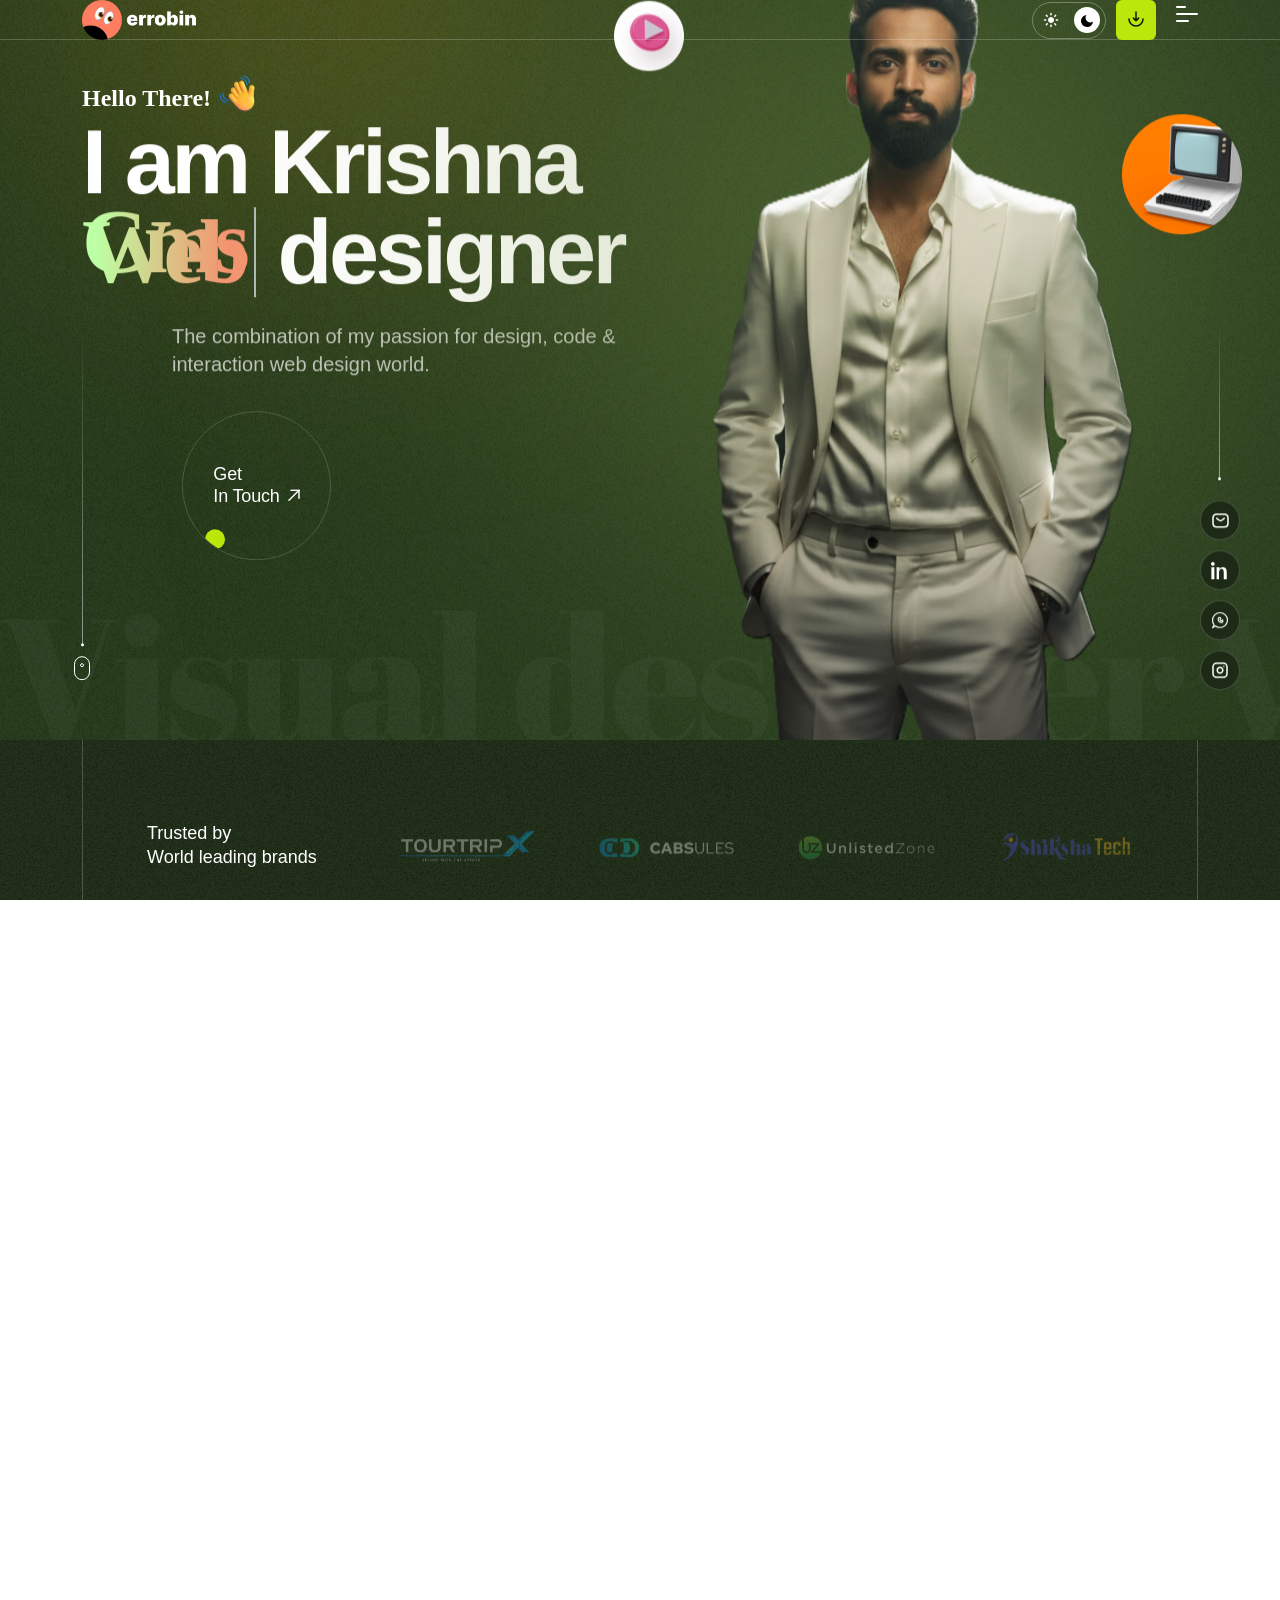
==== index.html @ 00db11de "Update index.html" ====
<!doctype html>
<html class="no-js" lang="zxx">


<head>
   <meta charset="utf-8">
   <meta http-equiv="x-ua-compatible" content="ie=edge">
   <title>Er Robin - Personal Portfolio & Resume</title>
   <meta name="description" content="">
   <meta name="viewport" content="width=device-width, initial-scale=1">

   <!-- Place favicon.ico in the root directory -->
   <link rel="shortcut icon" type="image/x-icon" href="assets/img/logo/favicon.png">

   <!-- CSS here -->
   <link rel="stylesheet" href="assets/css/bootstrap.css">
   <link rel="stylesheet" href="assets/css/animate.css">
   <link rel="stylesheet" href="assets/css/custom-animation.css">
   <link rel="stylesheet" href="assets/css/swiper-bundle.css">
   <link rel="stylesheet" href="assets/css/slick.css">
   <link rel="stylesheet" href="assets/css/magnific-popup.css">
   <link rel="stylesheet" href="assets/css/font-awesome-pro.css">
   <link rel="stylesheet" href="assets/css/spacing.css">
   <link rel="stylesheet" href="assets/css/main.css">
</head>

<body id="body" class="tp-magic-cursor">

   <!-- pre loader area start -->
   <div id="loading">
      <div id="loading-center">
         <div id="loading-center-absolute">
            <!-- loading content here -->
            <div class="preloader__content text-center">
               <div class="preloader__top-text d-flex align-items-center justify-content-between">
                  <p class="preloader__loading text-start">Loading</p>
                  <h2 id="tp-loading-number" class="text-end">0</h2>
               </div>
               <div id="tp-loading-bar" class="preloader__bar">
                  <div id="tp-loading-line" class="preloader__bar-inner"></div>
               </div>
            </div>
         </div>
      </div>
   </div>
   <!-- pre loader area end -->


   <!-- Begin magic cursor 
   ======================== -->
   <div id="magic-cursor">
      <div id="ball"></div>
   </div>
   <!-- End magic cursor -->


   <!-- back to top start -->
   <div class="back-to-top-wrapper">
      <button id="back_to_top" type="button" class="back-to-top-btn">
         <svg width="12" height="7" viewBox="0 0 12 7" fill="none" xmlns="http://www.w3.org/2000/svg">
            <path d="M11 6L6 1L1 6" stroke="currentColor" stroke-width="1.5" stroke-linecap="round"
               stroke-linejoin="round" />
         </svg>
      </button>
   </div>
   <!-- back to top end -->

   <!-- tp-offcanvus-area-end -->
   <div class="tp-offcanvas-area-2 tp-menu-2">
      <div class="tp-offcanvas-shape">
         <img class="tp-offcanvas-shape-2" src="assets/img/offcanvas/bg-shape-3.png" alt="">
      </div>
      <div class="tp-offcanvas-circle-1">
         <span></span>
      </div>
      <div class="tp-offcanvas-circle-2">
         <span></span>
      </div>
      <div class="tp-offcanvas-wrapper">
         <div class="tp-offcanvas-top-2 d-flex align-items-center justify-content-between">
            <div class="tp-offcanvas-logo-2">
               <a href="#">
                  <img class="logo-white" src="assets/img/logo/logo.png" alt="">
                  <img class="logo-black" src="assets/img/logo/logo-black.png" alt="">
               </a>
            </div>
            <div class="tp-offcanvas-close-2">
               <button class="tp-offcanvas-close-btn-2 tp-offcanvas-open-btn-2">
                  <svg width="37" height="38" viewBox="0 0 37 38" fill="none" xmlns="http://www.w3.org/2000/svg">
                     <path d="M9.19141 9.80762L27.5762 28.1924" stroke="currentColor" stroke-width="1.5"
                        stroke-linecap="round" stroke-linejoin="round" />
                     <path d="M9.19141 28.1924L27.5762 9.80761" stroke="currentColor" stroke-width="1.5"
                        stroke-linecap="round" stroke-linejoin="round" />
                  </svg>
               </button>
            </div>
         </div>
         <div class="tp-offcanvas-main-2">
            <div class="tp-offcanvas-content-2">
               <h3 class="tp-offcanvas-content-title-2">Hello There!</h3>
               <p>I am a UI/UX Designer and Front-End Developer from Lucknow, India.</p>
            </div>
            <div class="tp-main-menu-mobile d-lg-none">
               <nav></nav>
            </div>
            <!-- <div class="tp-offcanvas-gallery">
               <div class="row gx-2">
                  <div class="col-md-3 col-3">
                     <div class="tp-offcanvas-gallery-img fix">
                        <a href="#"><img src="assets/img/offcanvas/offcanvas-1.jpg" alt=""></a>
                     </div>
                  </div>
                  <div class="col-md-3 col-3">
                     <div class="tp-offcanvas-gallery-img fix">
                        <a href="#"><img src="assets/img/offcanvas/offcanvas-2.jpg" alt=""></a>
                     </div>
                  </div>
                  <div class="col-md-3 col-3">
                     <div class="tp-offcanvas-gallery-img fix">
                        <a href="#"><img src="assets/img/offcanvas/offcanvas-3.jpg" alt=""></a>
                     </div>
                  </div>
                  <div class="col-md-3 col-3">
                     <div class="tp-offcanvas-gallery-img fix">
                        <a href="#"><img src="assets/img/offcanvas/offcanvas-2.jpg" alt=""></a>
                     </div>
                  </div>
               </div>
            </div> -->
            <div class="tp-offcanvas-contact-2">
               <h3 class="tp-offcanvas-contact-title-2">Information</h3>

               <ul>
                  <li><a href="tel:1245654">+ 91 63878 00143</a></li>
                  <li><a href="mailto:hello@diego.com">work.robinivi@gmail.com</a></li>
                  <li><a href="#">Lucknow, India</a></li>
               </ul>
            </div>
            <div class="tp-offcanvas-social-2">
               <h3 class="tp-offcanvas-contact-title-2">Follow Us</h3>
               <ul>
                  <li>

                     <a href="https://www.instagram.com/robin.ivi">
                        <svg width="16" height="16" viewBox="0 0 16 16" fill="none" xmlns="http://www.w3.org/2000/svg">
                           <path
                              d="M11.5 1H4.5C2.567 1 1 2.567 1 4.5V11.5C1 13.433 2.567 15 4.5 15H11.5C13.433 15 15 13.433 15 11.5V4.5C15 2.567 13.433 1 11.5 1Z"
                              stroke="currentcolor" stroke-width="1.5" stroke-linecap="round" stroke-linejoin="round" />
                           <path
                              d="M10.8002 7.55921C10.8866 8.14178 10.7871 8.73676 10.5158 9.25952C10.2446 9.78228 9.81539 10.2062 9.28932 10.471C8.76326 10.7358 8.1671 10.8279 7.58564 10.7344C7.00417 10.6408 6.46702 10.3663 6.05057 9.94982C5.63413 9.53338 5.3596 8.99622 5.26603 8.41476C5.17247 7.8333 5.26463 7.23714 5.52941 6.71107C5.7942 6.18501 6.21812 5.75583 6.74087 5.48458C7.26363 5.21333 7.85861 5.11382 8.44119 5.20021C9.03543 5.28833 9.58558 5.56524 10.0104 5.99003C10.4352 6.41482 10.7121 6.96496 10.8002 7.55921Z"
                              stroke="currentcolor" stroke-width="1.5" stroke-linecap="round" stroke-linejoin="round" />
                           <path d="M11.8499 4.15137H11.8599" stroke="currentcolor" stroke-width="1.5"
                              stroke-linecap="round" stroke-linejoin="round" />
                        </svg>
                     </a>
                  </li>
                  <li>
                     <a
                        href="https://api.whatsapp.com/send/?phone=%2B916387800143&text=Hi%2C+I+would+like+to+get+in+touch+with+you.&app_absent=0">
                        <svg width="18" height="18" viewBox="0 0 24 24" fill="none" xmlns="http://www.w3.org/2000/svg">
                           <path
                              d="M12 2C6.477 2 2 6.477 2 12C2 14.389 2.842 16.597 4.235 18.335L2 22L5.664 19.777C7.367 20.958 9.57 21.7 12 21.7C17.523 21.7 22 17.223 22 11.7C22 6.177 17.523 2 12 2Z"
                              stroke="currentColor" stroke-width="1.5" stroke-linecap="round" stroke-linejoin="round" />
                           <path
                              d="M15.6 14.4C15.2 14.7 14.2 15 13.7 15C13.2 15 12.9 14.8 12 14.5C11.1 14.2 10.3 13.4 10 12.5C9.7 11.6 9.5 11.3 9.5 10.8C9.5 10.3 9.8 9.3 10.1 8.9C10.4 8.5 10.6 8.5 10.9 8.5C11.2 8.5 11.5 8.5 11.7 8.5C12 8.5 12.2 8.5 12.5 8.6C12.8 8.7 13 8.9 13.1 9.2C13.2 9.4 13.3 9.6 13.3 9.8C13.3 10 13 10.1 12.8 10.3C12.6 10.4 12.5 10.5 12.4 10.6C12.3 10.7 12.2 10.8 12.1 10.9C11.9 11 11.9 11.1 12 11.3C12.1 11.5 12.6 12.3 12.9 12.6C13.2 12.9 13.4 13 13.6 13C13.8 13 14 12.9 14.2 12.8C14.4 12.7 15 12.1 15.6 11.6C15.7 11.5 15.8 11.7 15.6 14.4Z"
                              stroke="currentColor" stroke-width="1.5" stroke-linecap="round" stroke-linejoin="round" />
                        </svg>

                     </a>
                  </li>
                  <li>
                     <a href="https://www.linkedin.com/in/robin-ivi/">
                        <svg width="18" height="18" viewBox="0 0 24 24" fill="none" xmlns="http://www.w3.org/2000/svg">
                           <path
                              d="M4.983 3.5C4.983 4.88071 3.88071 6 2.5 6C1.11929 6 0 4.88071 0 3.5C0 2.11929 1.11929 1 2.5 1C3.88071 1 4.983 2.11929 4.983 3.5Z"
                              fill="currentColor" />
                           <path d="M0.5 8H4.5V24H0.5V8Z" fill="currentColor" />
                           <path
                              d="M7.5 8H11.2V10.1H11.3C11.95 9.05 13.3 7.9 15.5 7.9C20.2 7.9 21 10.8 21 15.1V24H17V15.8C17 13.3 16.95 10.4 14 10.4C11.05 10.4 10.7 12.8 10.7 15.6V24H7.5V8Z"
                              fill="currentColor" />
                        </svg>

                     </a>
                  </li>
                  <li>
                     <a href="mailto:work.robinivi@gmail.com">
                        <svg width="17" height="15" viewBox="0 0 17 15" fill="none" xmlns="http://www.w3.org/2000/svg">
                           <path
                              d="M12.25 13.75H4.75C2.5 13.75 1 12.625 1 10V4.75C1 2.125 2.5 1 4.75 1L12.25 1C14.5 1 16 2.125 16 4.75V10C16 12.625 14.5 13.75 12.25 13.75Z"
                              stroke="currentColor" stroke-width="1.5" stroke-miterlimit="10" stroke-linecap="round"
                              stroke-linejoin="round" />
                           <path d="M12.25 5.12488L9.9025 6.99988C9.13 7.61488 7.8625 7.61488 7.09 6.99988L4.75 5.12488"
                              stroke="currentColor" stroke-width="1.5" stroke-miterlimit="10" stroke-linecap="round"
                              stroke-linejoin="round" />
                        </svg>
                     </a>
                  </li>
               </ul>
            </div>
         </div>
      </div>
   </div>
   <!-- header area start -->
   <header>

      <div class="tp-header-area tp-header-mob-space tp-header-transparent p-relative">
         <span class="tp-header-border"></span>
         <div class="container container-large">
            <div class="tp-header-box p-relative">
               <div class="row align-items-center">
                  <div class="col-xl-2 col-lg-2 col-md-5 col-6">
                     <div class="logo">
                        <a class="logo-white" href="index.html">
                           <img data-width="115" src="assets/img/logo/logo.png" alt="">
                        </a>
                        <a class="logo-black" href="index.html">
                           <img data-width="115" src="assets/img/logo/logo-black.png" alt="">
                        </a>
                     </div>
                  </div>
                  <div class="col-xl-6 col-lg-7 d-none d-lg-block">
                     <div class="main-menu">
                        <nav class="tp-main-menu-content">
                           <ul>
                              <li class="has-dropdown p-static">
                                 <!-- <a href="index.html">Home</a> -->
                                 <!-- <div class="tp-submenu submenu has-homemenu">
                                    <div class="row gx-6 row-cols-1 row-cols-md-2 row-cols-lg-4">
                                       <div class="col homemenu">
                                          <div class="homemenu-thumb mb-15">
                                             <a href="index.html"><img src="assets/img/menu/home-1.jpg" alt=""></a>
                                          </div>
                                          <div class="homemenu-content text-center">
                                             <h4 class="homemenu-title">
                                                <a href="index.html">Home 01</a>
                                             </h4>
                                          </div>
                                       </div>
                                       <div class="col homemenu">
                                          <div class="homemenu-thumb mb-15">
                                             <a href="index-2.html"><img src="assets/img/menu/home-2.jpg" alt=""></a>
                                          </div>
                                          <div class="homemenu-content text-center">
                                             <h4 class="homemenu-title">
                                                <a href="index-2.html">Home 02</a>
                                             </h4>
                                          </div>
                                       </div>
                                       <div class="col homemenu">
                                          <div class="homemenu-thumb mb-15">
                                             <a href="index-3.html"><img src="assets/img/menu/home-3.jpg" alt=""></a>
                                          </div>
                                          <div class="homemenu-content text-center">
                                             <h4 class="homemenu-title">
                                                <a href="index-3.html">Home 03</a>
                                             </h4>
                                          </div>
                                       </div>
                                       <div class="col homemenu">
                                          <div class="homemenu-thumb mb-15">
                                             <a href="index-4.html"><img src="assets/img/menu/home-4.jpg" alt=""></a>
                                          </div>
                                          <div class="homemenu-content text-center">
                                             <h4 class="homemenu-title">
                                                <a href="index-4.html">Home 04</a>
                                             </h4>
                                          </div>
                                       </div>
                                       <div class="col homemenu">
                                          <div class="homemenu-thumb mb-15">
                                             <a href="index-5.html"><img src="assets/img/menu/home-5.jpg" alt=""></a>
                                          </div>
                                          <div class="homemenu-content text-center">
                                             <h4 class="homemenu-title">
                                                <a href="index-5.html">Home 05</a>
                                             </h4>
                                          </div>
                                       </div>
                                       <div class="col homemenu">
                                          <div class="homemenu-thumb mb-15">
                                             <a href="home-8-slider.html"><img src="assets/img/menu/home-6.jpg" alt=""></a>
                                          </div>
                                          <div class="homemenu-content text-center">
                                             <h4 class="homemenu-title">
                                                <a href="home-8-slider.html">Slider 01</a>
                                             </h4>
                                          </div>
                                       </div>
                                       <div class="col homemenu">
                                          <div class="homemenu-thumb mb-15">
                                             <a href="home-7-slider.html"><img src="assets/img/menu/home-7.jpg" alt=""></a>
                                          </div>
                                          <div class="homemenu-content text-center">
                                             <h4 class="homemenu-title">
                                                <a href="home-7-slider.html">Slider 02</a>
                                             </h4>
                                          </div>
                                       </div>
                                       <div class="col homemenu">
                                          <div class="homemenu-thumb mb-15">
                                             <a href="home-6-slider.html"><img src="assets/img/menu/home-8.jpg" alt=""></a>
                                          </div>
                                          <div class="homemenu-content text-center">
                                             <h4 class="homemenu-title">
                                                <a href="home-6-slider.html">Slider 03</a>
                                             </h4>
                                          </div>
                                       </div>
                                    </div>
                                 </div> -->
                              </li>
                              <!-- <li><a href="about-me.html">About Me</a></li>
                              <li class="has-dropdown"><a href="service.html">Services</a>
                                 <ul class="tp-submenu submenu">
                                    <li><a href="service.html">Service</a></li>
                                    <li><a href="service-details.html">Service Details</a></li>
                                 </ul>
                              </li>
                              <li class="has-dropdown">
                                 <a href="portfolio.html">Portfolio</a>
                                 <ul class="tp-submenu submenu">
                                    <li><a href="portfolio.html">Porfolio</a></li>
                                    <li><a href="portfolio-details.html">Portfolio Details</a></li>
                                    <li><a href="portfolio-details-2.html">Portfolio Details 02</a></li>
                                    <li><a href="portfolio-details-3.html">Portfolio Details 03</a></li>
                                 </ul>
                              </li>
                              <li class="has-dropdown">
                                 <a href="blog.html">Blog</a>
                                 <ul class="tp-submenu submenu">
                                    <li><a href="blog.html">Blog List</a></li>
                                    <li><a href="blog-sidebar.html">Blog Sidebar</a></li>
                                    <li><a href="blog-details.html">Blog Details</a></li>
                                    <li><a href="blog-details-2.html">Blog Details 02</a></li>
                                 </ul>
                              </li>
                              <li><a href="contact.html">Contact</a></li> -->
                           </ul>
                        </nav>
                     </div>
                  </div>
                  <div class="col-xl-4 col-lg-3 col-md-7 col-6">
                     <div class="tp-header-right d-flex align-items-center justify-content-end">
                        <div class="tp-theme-toggle ">
                           <label class="tp-theme-toggle-main themepure-theme-toggle" for="this-s">
                              <span class=" tp-theme-toggle-light">
                                 <svg width="16" height="16" viewBox="0 0 16 16" fill="none"
                                    xmlns="http://www.w3.org/2000/svg">
                                    <path
                                       d="M8.0448 11.0454C9.70165 11.0454 11.0448 9.7023 11.0448 8.04544C11.0448 6.38859 9.70165 5.04544 8.0448 5.04544C6.38795 5.04544 5.0448 6.38859 5.0448 8.04544C5.0448 9.7023 6.38795 11.0454 8.0448 11.0454Z"
                                       fill="currentColor" />
                                    <path d="M8 1.5V2.68182" stroke="currentColor" stroke-width="1.5"
                                       stroke-linecap="round" stroke-linejoin="round" />
                                    <path d="M8 13.3182V14.5" stroke="currentColor" stroke-width="1.5"
                                       stroke-linecap="round" stroke-linejoin="round" />
                                    <path d="M3.40198 3.40277L4.24107 4.24186" stroke="currentColor" stroke-width="1.5"
                                       stroke-linecap="round" stroke-linejoin="round" />
                                    <path d="M11.7584 11.7581L12.5975 12.5972" stroke="currentColor" stroke-width="1.5"
                                       stroke-linecap="round" stroke-linejoin="round" />
                                    <path d="M1.5 8H2.68182" stroke="currentColor" stroke-width="1.5"
                                       stroke-linecap="round" stroke-linejoin="round" />
                                    <path d="M13.3174 8H14.4992" stroke="currentColor" stroke-width="1.5"
                                       stroke-linecap="round" stroke-linejoin="round" />
                                    <path d="M3.40198 12.5972L4.24107 11.7581" stroke="currentColor" stroke-width="1.5"
                                       stroke-linecap="round" stroke-linejoin="round" />
                                    <path d="M11.7584 4.24186L12.5975 3.40277" stroke="currentColor" stroke-width="1.5"
                                       stroke-linecap="round" stroke-linejoin="round" />
                                 </svg>
                              </span>
                              <input type="checkbox" class="themepure-theme-toggle-input" id="this-s">
                              <i class="tp-theme-toggle-slide"></i>
                              <span class="tp-theme-toggle-dark">
                                 <svg width="12" height="12" viewBox="0 0 12 12" fill="none"
                                    xmlns="http://www.w3.org/2000/svg">
                                    <path
                                       d="M12 6.54054C11.8949 7.67776 11.4681 8.76152 10.7696 9.66503C10.071 10.5685 9.12957 11.2544 8.05544 11.6424C6.9813 12.0304 5.81888 12.1044 4.70419 11.8559C3.5895 11.6073 2.56866 11.0465 1.7611 10.2389C0.953538 9.43135 0.39267 8.4105 0.144121 7.29581C-0.104428 6.18112 -0.0303768 5.0187 0.357609 3.94457C0.745595 2.87043 1.43147 1.929 2.33497 1.23045C3.23848 0.531888 4.32224 0.105093 5.45946 0C4.79365 0.900756 4.47327 2.01056 4.55656 3.12758C4.63986 4.24459 5.12132 5.2946 5.91336 6.08664C6.7054 6.87869 7.75541 7.36014 8.87242 7.44344C9.98944 7.52673 11.0992 7.20635 12 6.54054Z"
                                       fill="currentColor" />
                                 </svg>
                              </span>
                           </label>
                        </div>
                        <div class="tp-header-cv ml-10 d-none d-md-block">
                           <a class="tp-header-cv-btn" href="assets/img/cv/mycv.docx">
                              <svg width="16" height="16" viewBox="0 0 16 16" fill="none"
                                 xmlns="http://www.w3.org/2000/svg">
                                 <path d="M1 8C1 11.866 4.13401 15 8 15C11.866 15 15 11.866 15 8" stroke="currentColor"
                                    stroke-width="1.5" stroke-linecap="round" />
                                 <path d="M8 1L8 9.75M8 9.75L10.625 7.125M8 9.75L5.375 7.125" stroke="currentColor"
                                    stroke-width="1.5" stroke-linecap="round" stroke-linejoin="round" />
                              </svg>
                           </a>
                        </div>
                        <div class="tp-header-hamburger ml-20">
                           <button class="tp-hamburger-btn tp-hamburger-btn-white tp-menu-bar tp-offcanvas-open-btn-2"
                              type="button">
                              <span></span>
                           </button>
                        </div>
                     </div>
                  </div>
               </div>
            </div>
         </div>
      </div>

   </header>
   <!-- header area end -->

   <!-- header area start -->
   <header>

      <div
         class="tp-header-area tp-header-mob-space tp-header-transparent p-relative tp-int-menu tp-header-sticky-cloned">
         <div class="container container-large">
            <div class="tp-header-box p-relative">
               <div class="row align-items-center">
                  <div class="col-xl-2 col-lg-2 col-md-5 col-6">
                     <div class="logo">
                        <a class="logo-white" href="index.html">
                           <img data-width="115" src="assets/img/logo/logo.png" alt="">
                        </a>
                        <a class="logo-black" href="index.html">
                           <img data-width="115" src="assets/img/logo/logo-black.png" alt="">
                        </a>
                     </div>
                  </div>
                  <div class="col-xl-6 col-lg-7 d-none d-lg-block">
                     <div class="main-menu">
                        <nav class="tp-main-menu-content">
                           <ul>
                              <li class="has-dropdown p-static">
                                 <!-- <a href="index.html">Home</a> -->
                                 <!-- <div class="tp-submenu submenu has-homemenu">
                                    <div class="row gx-6 row-cols-1 row-cols-md-2 row-cols-lg-4">
                                       <div class="col homemenu">
                                          <div class="homemenu-thumb mb-15">
                                             <a href="index.html"><img src="assets/img/menu/home-1.jpg" alt=""></a>
                                          </div>
                                          <div class="homemenu-content text-center">
                                             <h4 class="homemenu-title">
                                                <a href="index.html">Home 01</a>
                                             </h4>
                                          </div>
                                       </div>
                                       <div class="col homemenu">
                                          <div class="homemenu-thumb mb-15">
                                             <a href="index-2.html"><img src="assets/img/menu/home-2.jpg" alt=""></a>
                                          </div>
                                          <div class="homemenu-content text-center">
                                             <h4 class="homemenu-title">
                                                <a href="index-2.html">Home 02</a>
                                             </h4>
                                          </div>
                                       </div>
                                       <div class="col homemenu">
                                          <div class="homemenu-thumb mb-15">
                                             <a href="index-3.html"><img src="assets/img/menu/home-3.jpg" alt=""></a>
                                          </div>
                                          <div class="homemenu-content text-center">
                                             <h4 class="homemenu-title">
                                                <a href="index-3.html">Home 03</a>
                                             </h4>
                                          </div>
                                       </div>
                                       <div class="col homemenu">
                                          <div class="homemenu-thumb mb-15">
                                             <a href="index-4.html"><img src="assets/img/menu/home-4.jpg" alt=""></a>
                                          </div>
                                          <div class="homemenu-content text-center">
                                             <h4 class="homemenu-title">
                                                <a href="index-4.html">Home 04</a>
                                             </h4>
                                          </div>
                                       </div>
                                       <div class="col homemenu">
                                          <div class="homemenu-thumb mb-15">
                                             <a href="index-5.html"><img src="assets/img/menu/home-5.jpg" alt=""></a>
                                          </div>
                                          <div class="homemenu-content text-center">
                                             <h4 class="homemenu-title">
                                                <a href="index-5.html">Home 05</a>
                                             </h4>
                                          </div>
                                       </div>
                                       <div class="col homemenu">
                                          <div class="homemenu-thumb mb-15">
                                             <a href="home-8-slider.html"><img src="assets/img/menu/home-6.jpg" alt=""></a>
                                          </div>
                                          <div class="homemenu-content text-center">
                                             <h4 class="homemenu-title">
                                                <a href="home-8-slider.html">Slider 01</a>
                                             </h4>
                                          </div>
                                       </div>
                                       <div class="col homemenu">
                                          <div class="homemenu-thumb mb-15">
                                             <a href="home-7-slider.html"><img src="assets/img/menu/home-7.jpg" alt=""></a>
                                          </div>
                                          <div class="homemenu-content text-center">
                                             <h4 class="homemenu-title">
                                                <a href="home-7-slider.html">Slider 02</a>
                                             </h4>
                                          </div>
                                       </div>
                                       <div class="col homemenu">
                                          <div class="homemenu-thumb mb-15">
                                             <a href="home-6-slider.html"><img src="assets/img/menu/home-8.jpg" alt=""></a>
                                          </div>
                                          <div class="homemenu-content text-center">
                                             <h4 class="homemenu-title">
                                                <a href="home-6-slider.html">Slider 03</a>
                                             </h4>
                                          </div>
                                       </div>
                                    </div>
                                 </div> -->
                              </li>
                              <!-- <li><a href="about-me.html">About Me</a></li>
                              <li class="has-dropdown"><a href="service.html">Services</a>
                                 <ul class="tp-submenu submenu">
                                    <li><a href="service.html">Service</a></li>
                                    <li><a href="service-details.html">Service Details</a></li>
                                 </ul>
                              </li>
                              <li class="has-dropdown">
                                 <a href="portfolio.html">Portfolio</a>
                                 <ul class="tp-submenu submenu">
                                    <li><a href="portfolio.html">Porfolio</a></li>
                                    <li><a href="portfolio-details.html">Portfolio Details</a></li>
                                    <li><a href="portfolio-details-2.html">Portfolio Details 02</a></li>
                                    <li><a href="portfolio-details-3.html">Portfolio Details 03</a></li>
                                 </ul>
                              </li>
                              <li class="has-dropdown">
                                 <a href="blog.html">Blog</a>
                                 <ul class="tp-submenu submenu">
                                    <li><a href="blog.html">Blog List</a></li>
                                    <li><a href="blog-sidebar.html">Blog Sidebar</a></li>
                                    <li><a href="blog-details.html">Blog Details</a></li>
                                    <li><a href="blog-details-2.html">Blog Details 02</a></li>
                                 </ul>
                              </li>
                              <li><a href="contact.html">Contact</a></li> -->
                           </ul>
                        </nav>
                     </div>
                  </div>
                  <div class="col-xl-4 col-lg-3 col-md-7 col-6">
                     <div class="tp-header-right d-flex align-items-center justify-content-end">
                        <div class="tp-theme-toggle ">
                           <label class="tp-theme-toggle-main themepure-theme-toggle" for="this-ss">
                              <span class=" tp-theme-toggle-light">
                                 <svg width="16" height="16" viewBox="0 0 16 16" fill="none"
                                    xmlns="http://www.w3.org/2000/svg">
                                    <path
                                       d="M8.0448 11.0454C9.70165 11.0454 11.0448 9.7023 11.0448 8.04544C11.0448 6.38859 9.70165 5.04544 8.0448 5.04544C6.38795 5.04544 5.0448 6.38859 5.0448 8.04544C5.0448 9.7023 6.38795 11.0454 8.0448 11.0454Z"
                                       fill="currentColor" />
                                    <path d="M8 1.5V2.68182" stroke="currentColor" stroke-width="1.5"
                                       stroke-linecap="round" stroke-linejoin="round" />
                                    <path d="M8 13.3182V14.5" stroke="currentColor" stroke-width="1.5"
                                       stroke-linecap="round" stroke-linejoin="round" />
                                    <path d="M3.40198 3.40277L4.24107 4.24186" stroke="currentColor" stroke-width="1.5"
                                       stroke-linecap="round" stroke-linejoin="round" />
                                    <path d="M11.7584 11.7581L12.5975 12.5972" stroke="currentColor" stroke-width="1.5"
                                       stroke-linecap="round" stroke-linejoin="round" />
                                    <path d="M1.5 8H2.68182" stroke="currentColor" stroke-width="1.5"
                                       stroke-linecap="round" stroke-linejoin="round" />
                                    <path d="M13.3174 8H14.4992" stroke="currentColor" stroke-width="1.5"
                                       stroke-linecap="round" stroke-linejoin="round" />
                                    <path d="M3.40198 12.5972L4.24107 11.7581" stroke="currentColor" stroke-width="1.5"
                                       stroke-linecap="round" stroke-linejoin="round" />
                                    <path d="M11.7584 4.24186L12.5975 3.40277" stroke="currentColor" stroke-width="1.5"
                                       stroke-linecap="round" stroke-linejoin="round" />
                                 </svg>
                              </span>
                              <input type="checkbox" class="themepure-theme-toggle-input" id="this-ss">
                              <i class="tp-theme-toggle-slide"></i>
                              <span class="tp-theme-toggle-dark">
                                 <svg width="12" height="12" viewBox="0 0 12 12" fill="none"
                                    xmlns="http://www.w3.org/2000/svg">
                                    <path
                                       d="M12 6.54054C11.8949 7.67776 11.4681 8.76152 10.7696 9.66503C10.071 10.5685 9.12957 11.2544 8.05544 11.6424C6.9813 12.0304 5.81888 12.1044 4.70419 11.8559C3.5895 11.6073 2.56866 11.0465 1.7611 10.2389C0.953538 9.43135 0.39267 8.4105 0.144121 7.29581C-0.104428 6.18112 -0.0303768 5.0187 0.357609 3.94457C0.745595 2.87043 1.43147 1.929 2.33497 1.23045C3.23848 0.531888 4.32224 0.105093 5.45946 0C4.79365 0.900756 4.47327 2.01056 4.55656 3.12758C4.63986 4.24459 5.12132 5.2946 5.91336 6.08664C6.7054 6.87869 7.75541 7.36014 8.87242 7.44344C9.98944 7.52673 11.0992 7.20635 12 6.54054Z"
                                       fill="currentColor" />
                                 </svg>
                              </span>
                           </label>
                        </div>
                        <div class="tp-header-cv ml-10 d-none d-md-block">
                           <a class="tp-header-cv-btn" href="assets/img/cv/mycv.docx">
                              <svg width="16" height="16" viewBox="0 0 16 16" fill="none"
                                 xmlns="http://www.w3.org/2000/svg">
                                 <path d="M1 8C1 11.866 4.13401 15 8 15C11.866 15 15 11.866 15 8" stroke="currentColor"
                                    stroke-width="1.5" stroke-linecap="round" />
                                 <path d="M8 1L8 9.75M8 9.75L10.625 7.125M8 9.75L5.375 7.125" stroke="currentColor"
                                    stroke-width="1.5" stroke-linecap="round" stroke-linejoin="round" />
                              </svg>
                           </a>
                        </div>
                        <div class="tp-header-hamburger ml-20">
                           <button class="tp-hamburger-btn tp-hamburger-btn-white tp-menu-bar tp-offcanvas-open-btn-2"
                              type="button">
                              <span></span>
                           </button>
                        </div>
                     </div>
                  </div>
               </div>
            </div>
         </div>
      </div>

   </header>
   <!-- header area end -->

   <!-- Scroll Smoother -->

   <div id="smooth-wrapper" class="tp-page-wrapper theme-bg" data-background="assets/img/bg/distort-bg.png">
      <div id="smooth-content">

         <main>

            <!-- hero area start -->
            <section class="tp-hero-area p-relative tp-btn-trigger z-index-1 fix theme-bg-2">
               <div class="tp-hero-social-wrapper">
                  <span class="tp-hero-social-bar"></span>
                  <div class="tp-hero-social">
                     <a href="mailto:work.robinivi@gmail.com">
                        <svg width="17" height="15" viewBox="0 0 17 15" fill="none" xmlns="http://www.w3.org/2000/svg">
                           <path
                              d="M12.25 13.75H4.75C2.5 13.75 1 12.625 1 10V4.75C1 2.125 2.5 1 4.75 1L12.25 1C14.5 1 16 2.125 16 4.75V10C16 12.625 14.5 13.75 12.25 13.75Z"
                              stroke="currentColor" stroke-width="1.5" stroke-miterlimit="10" stroke-linecap="round"
                              stroke-linejoin="round" />
                           <path d="M12.25 5.12488L9.9025 6.99988C9.13 7.61488 7.8625 7.61488 7.09 6.99988L4.75 5.12488"
                              stroke="currentColor" stroke-width="1.5" stroke-miterlimit="10" stroke-linecap="round"
                              stroke-linejoin="round" />
                        </svg>
                     </a>
                     <a href="https://www.linkedin.com/in/robin-ivi/">
                        <svg width="18" height="18" viewBox="0 0 24 24" fill="none" xmlns="http://www.w3.org/2000/svg">
                           <path
                              d="M4.983 3.5C4.983 4.88071 3.88071 6 2.5 6C1.11929 6 0 4.88071 0 3.5C0 2.11929 1.11929 1 2.5 1C3.88071 1 4.983 2.11929 4.983 3.5Z"
                              fill="currentColor" />
                           <path d="M0.5 8H4.5V24H0.5V8Z" fill="currentColor" />
                           <path
                              d="M7.5 8H11.2V10.1H11.3C11.95 9.05 13.3 7.9 15.5 7.9C20.2 7.9 21 10.8 21 15.1V24H17V15.8C17 13.3 16.95 10.4 14 10.4C11.05 10.4 10.7 12.8 10.7 15.6V24H7.5V8Z"
                              fill="currentColor" />
                        </svg>

                     </a>
                     <a
                        href="https://api.whatsapp.com/send/?phone=%2B916387800143&text=Hi%2C+I+would+like+to+get+in+touch+with+you.&app_absent=0">
                        <svg width="18" height="18" viewBox="0 0 24 24" fill="none" xmlns="http://www.w3.org/2000/svg">
                           <path
                              d="M12 2C6.477 2 2 6.477 2 12C2 14.389 2.842 16.597 4.235 18.335L2 22L5.664 19.777C7.367 20.958 9.57 21.7 12 21.7C17.523 21.7 22 17.223 22 11.7C22 6.177 17.523 2 12 2Z"
                              stroke="currentColor" stroke-width="1.5" stroke-linecap="round" stroke-linejoin="round" />
                           <path
                              d="M15.6 14.4C15.2 14.7 14.2 15 13.7 15C13.2 15 12.9 14.8 12 14.5C11.1 14.2 10.3 13.4 10 12.5C9.7 11.6 9.5 11.3 9.5 10.8C9.5 10.3 9.8 9.3 10.1 8.9C10.4 8.5 10.6 8.5 10.9 8.5C11.2 8.5 11.5 8.5 11.7 8.5C12 8.5 12.2 8.5 12.5 8.6C12.8 8.7 13 8.9 13.1 9.2C13.2 9.4 13.3 9.6 13.3 9.8C13.3 10 13 10.1 12.8 10.3C12.6 10.4 12.5 10.5 12.4 10.6C12.3 10.7 12.2 10.8 12.1 10.9C11.9 11 11.9 11.1 12 11.3C12.1 11.5 12.6 12.3 12.9 12.6C13.2 12.9 13.4 13 13.6 13C13.8 13 14 12.9 14.2 12.8C14.4 12.7 15 12.1 15.6 11.6C15.7 11.5 15.8 11.7 15.6 14.4Z"
                              stroke="currentColor" stroke-width="1.5" stroke-linecap="round" stroke-linejoin="round" />
                        </svg>

                     </a>

                     <a href="https://www.instagram.com/robin.ivi">
                        <svg width="16" height="16" viewBox="0 0 16 16" fill="none" xmlns="http://www.w3.org/2000/svg">
                           <path
                              d="M11.5 1H4.5C2.567 1 1 2.567 1 4.5V11.5C1 13.433 2.567 15 4.5 15H11.5C13.433 15 15 13.433 15 11.5V4.5C15 2.567 13.433 1 11.5 1Z"
                              stroke="currentcolor" stroke-width="1.5" stroke-linecap="round" stroke-linejoin="round" />
                           <path
                              d="M10.8002 7.55921C10.8866 8.14178 10.7871 8.73676 10.5158 9.25952C10.2446 9.78228 9.81539 10.2062 9.28932 10.471C8.76326 10.7358 8.1671 10.8279 7.58564 10.7344C7.00417 10.6408 6.46702 10.3663 6.05057 9.94982C5.63413 9.53338 5.3596 8.99622 5.26603 8.41476C5.17247 7.8333 5.26463 7.23714 5.52941 6.71107C5.7942 6.18501 6.21812 5.75583 6.74087 5.48458C7.26363 5.21333 7.85861 5.11382 8.44119 5.20021C9.03543 5.28833 9.58558 5.56524 10.0104 5.99003C10.4352 6.41482 10.7121 6.96496 10.8002 7.55921Z"
                              stroke="currentcolor" stroke-width="1.5" stroke-linecap="round" stroke-linejoin="round" />
                           <path d="M11.8499 4.15137H11.8599" stroke="currentcolor" stroke-width="1.5"
                              stroke-linecap="round" stroke-linejoin="round" />
                        </svg>
                     </a>
                  </div>
               </div>
               <div class="tp-hero-shape">
                  <div class="tp-hero-shape-1 background-white-mode" data-background="assets/img/hero/hero-overlay.png">
                  </div>
                  <div class="tp-hero-shape-1 background-dark-mode"
                     data-background="assets/img/hero/hero-overlay-2.png"></div>
                  <span class="tp-hero-shape-2"></span>
               </div>
               <div class="tp-hero-bottom-text-wrapper">
                  <div class="tp-hero-bottom-text">
                     <p>Visual designer</p>
                     <p>Visual designer</p>
                  </div>
                  <div class="tp-hero-bottom-text">
                     <p>Visual designer</p>
                     <p>Visual designer</p>
                  </div>
               </div>
               <div class="container">
                  <div class="row align-items-end">
                     <div class="col-xl-6 col-lg-6 col-md-12">
                        <div class="tp-hero-left-wrapper">
                           <div class="tp-hero-content tp_text_anim p-relative z-index-1">
                              <span>Hello There! <img src="assets/img/hero/hero-hand.png" alt=""></span>
                              <h3 class="tp-hero-title cd-headline clip tp_title_anim">
                                 I am Krishna <br>
                                 <span class="cd-words-wrapper">
                                    <b class="is-visible">Web</b>
                                    <b class="app">Cms</b>
                                    <b>UX</b>
                                 </span>
                                 designer
                              </h3>

                              <p>The combination of my passion for design, code & <br> interaction web design world.</p>

                              <div class="tp-hero-btn wrap ">
                                 <div class="tp-hover-btn-wrapper tp-btn-bounce">
                                    <a href="tel:6387800143"
                                       class="tp-hover-btn tp-hover-btn-item tp-btn-circle square">
                                       <span class="tp-btn-circle-text">
                                          Get <br> In Touch
                                       </span>
                                       <span class="tp-btn-circle-arrow">
                                          <svg width="12" height="12" viewBox="0 0 12 12" fill="none"
                                             xmlns="http://www.w3.org/2000/svg">
                                             <path d="M11 1L1 11" stroke="currentColor" stroke-width="1.5"
                                                stroke-linecap="round" stroke-linejoin="round" />
                                             <path d="M2.98874 1.01725L10.9991 1L10.9826 9.01105" stroke="currentColor"
                                                stroke-width="1.5" stroke-linecap="round" stroke-linejoin="round" />
                                          </svg>
                                       </span>
                                       <i class="tp-btn-circle-dot"></i>
                                    </a>
                                 </div>
                              </div>
                              <div class="tp-hero-scroll smooth">
                                 <a href="#">
                                    <span class="tp-hero-scroll-bar"></span>
                                    <span class="tp-hero-scroll-mouse"></span>
                                 </a>
                              </div>
                           </div>
                        </div>
                     </div>
                     <div class="col-xl-6 col-lg-6 col-md-12">
                        <div class="tp-hero-thumb-wrapper text-center text-lg-end p-relative z-index-1">
                           <div class="tp-hero-thumb-shape">
                              <img class="tp-hero-thumb-shape-1" data-speed="1.4"
                                 src="assets/img/hero/shape/hero-shape-1.png" alt="">
                              <img class="tp-hero-thumb-shape-2 d-none d-xl-block" data-speed="1.2"
                                 src="assets/img/hero/shape/hero-shape-2.png" alt="">
                              <span class="tp-hero-thumb-shape-3"></span>
                           </div>
                           <div class="tp-hero-thumb">
                              <img src="assets/img/hero/robin.png" alt="">
                           </div>
                        </div>
                     </div>
                  </div>
               </div>
            </section>
            <!-- hero area end -->

            <!-- brand area start -->
            <section class="tp-brand-area p-relative">
               <span class="tp-brand-border transition-3"></span>
               <div class="container container-large">
                  <div class="tp-brand-inner p-relative">
                     <span class="tp-brand-inner-border left tp-vertical-line"></span>
                     <span class="tp-brand-inner-border right tp-vertical-line"></span>

                     <div class="row align-items-center">
                        <div class="col-xl-3 col-lg-3 col-md-5">
                           <h3 class="tp-brand-title">Trusted by <br> World leading brands</h3>
                        </div>
                        <div class="col-xl-9 col-lg-9 col-md-7">
                           <div class="tp-brand-slider">
                              <div class="tp-brand-slider-active swiper-container fix">
                                 <div class="swiper-wrapper align-items-center">
                                    <div class="tp-brand-item swiper-slide text-end">
                                       <a href="https://devcraftx.in/">
                                          <img src="assets/img/brand/dcx.png" alt="">
                                       </a>
                                    </div>
                                    <div class="tp-brand-item swiper-slide text-end">
                                       <a href="https://tourtripx.com/">
                                          <img src="assets/img/brand/ttx.webp" alt="">
                                       </a>
                                    </div>
                                    <div class="tp-brand-item swiper-slide text-end">
                                       <a href="https://cabsules.com/">
                                          <img src="assets/img/brand/cabsule-logo.webp" alt="">
                                       </a>
                                    </div>
                                    <div class="tp-brand-item swiper-slide text-end">
                                       <a href="https://unlistedzone.com/">
                                          <img src="assets/img/brand/unlisted-zone.svg" alt="">
                                       </a>
                                    </div>
                                    <div class="tp-brand-item swiper-slide text-end">
                                       <a href="https://shikshatech.in/">
                                          <img src="assets/img/brand/shikshatech.png" alt="">
                                       </a>
                                    </div>
                                    <div class="tp-brand-item swiper-slide text-end">
                                       <a href="https://dhordo.in/">
                                          <img src="assets/img/brand/dhordo.png" alt="">
                                       </a>
                                    </div>
                                    <div class="tp-brand-item swiper-slide text-end">
                                       <a href="https://dubaitourtrip.com/">
                                          <img src="assets/img/brand/Dubai.png" alt="">
                                       </a>
                                    </div>
                                    <div class="tp-brand-item swiper-slide text-end">
                                       <a href="https://goatourtrip.com/">
                                          <img src="assets/img/brand/Goa.png" alt="">
                                       </a>
                                    </div>
                                    <div class="tp-brand-item swiper-slide text-end">
                                       <a href="https://haridwartourtrip.com/">
                                          <img src="assets/img/brand/Haridwar-Logo.png" alt="">
                                       </a>
                                    </div>
                                    <div class="tp-brand-item swiper-slide text-end">
                                       <a href="https://kashmirx.com/">
                                          <img src="assets/img/brand/kashmir.webp" alt="">
                                       </a>
                                    </div>
                                    <div class="tp-brand-item swiper-slide text-end">
                                       <a href="https://keralatouroffers.com/">
                                          <img src="assets/img/brand/kerala.png" alt="">
                                       </a>
                                    </div>
                                    <div class="tp-brand-item swiper-slide text-end">
                                       <a href="https://legalified.in/">
                                          <img src="assets/img/brand/legalified.png" alt="">
                                       </a>
                                    </div>
                                    <div class="tp-brand-item swiper-slide text-end">
                                       <a href="http://maharashtrax.com/">
                                          <img src="assets/img/brand/maharashtra.webp" alt="">
                                       </a>
                                    </div>
                                    <div class="tp-brand-item swiper-slide text-end">
                                       <a href="https://manalitourtrip.com/">
                                          <img src="assets/img/brand/manali.png" alt="">
                                       </a>
                                    </div>
                                    <div class="tp-brand-item swiper-slide text-end">
                                       <a href="https://puritourtrip.com/">
                                          <img src="assets/img/brand/Puri-Logo.png" alt="">
                                       </a>
                                    </div>
                                    <div class="tp-brand-item swiper-slide text-end">
                                       <a href="https://rajasthanx.com/">
                                          <img src="assets/img/brand/RajasthanX-Logo.png" alt="">
                                       </a>
                                    </div>
                                    <div class="tp-brand-item swiper-slide text-end">
                                       <a href="https://rameswaramx.com/">
                                          <img src="assets/img/brand/rameswaram-logo.webp" alt="">
                                       </a>
                                    </div>
                                    <div class="tp-brand-item swiper-slide text-end">
                                       <a href="https://rishikeshtourtrip.com/">
                                          <img src="assets/img/brand/Rishikesh-Logo.png" alt="">
                                       </a>
                                    </div>
                                    <div class="tp-brand-item swiper-slide text-end">
                                       <a href="https://sikkimx.com/">
                                          <img src="assets/img/brand/sikkimx.png" alt="">
                                       </a>
                                    </div>
                                    <div class="tp-brand-item swiper-slide text-end">
                                       <a href="https://uttarakhandx.com/">
                                          <img src="assets/img/brand/UTTARAKHAND.png" alt="">
                                       </a>
                                    </div>
                                    <div class="tp-brand-item swiper-slide text-end">
                                       <a href="https://varanasiayodhya.com/">
                                          <img src="assets/img/brand/Varanasi-Ayodhya-Logo.png" alt="">
                                       </a>
                                    </div>
                                    <div class="tp-brand-item swiper-slide text-end">
                                       <a href="https://vrindavanmathura.com/">
                                          <img src="assets/img/brand/Vrindavan-Mathura-Logo.webp" alt="">
                                       </a>
                                    </div>
                                    <div class="tp-brand-item swiper-slide text-end">
                                       <a href="https://wpdigipro.com/">
                                          <img src="assets/img/brand/wpdigipro_logo.webp" alt="">
                                       </a>
                                    </div>
                                    <div class="tp-brand-item swiper-slide text-end">
                                       <a href="https://wphrm.com/">
                                          <img src="assets/img/brand/wphrm_black_logo.webp" alt="">
                                       </a>
                                    </div>
                                 </div>
                              </div>
                           </div>
                        </div>
                     </div>
                  </div>
               </div>
            </section>
            <!-- brand area end -->

            <!-- service area start -->
            <section class="tp-services-area tp-sv tp-services-bg-text-animation fix">
               <div class="container container-large">
                  <div class="tp-services-inner pb-195 p-relative z-index-1">

                     <span class="tp-services-inner-border tp-vertical-line transition-3"></span>
                     <span class="tp-services-inner-border right tp-vertical-line transition-3"></span>

                     <div class="tp-services-bottom-text tp-services-bg-text ">
                        <p>Services</p>
                     </div>
                     <div class="row gx-0">
                        <div class="col-xl-6 col-lg-7">
                           <div class="tp-services-wrapper tp-services-capsule-wrapper p-relative  pt-100 pr-70"
                              data-tp-throwable-scene="true">
                              <div class="tp-section-title-wrapper tp_text_anim mb-170">
                                 <div class="tp-section-title-inner p-relative">
                                    <span class="tp-section-subtitle">Services</span>
                                    <h3 class="tp-section-title tp_title_anim">Solution <br> we provide.</h3>
                                 </div>
                                 <p>The combination of my passion for design, code & interaction web design world.</p>
                              </div>
                              <div class="tp-services-capsule-item-wrapper">
                                 <p data-tp-throwable-el="">
                                    <span class="tp-services-capsule-item" data-bg-color="#00CC97">Frontend</span>
                                 </p>
                                 <p data-tp-throwable-el="">
                                    <span class="tp-services-capsule-item" data-bg-color="#FF759C">Backend</span>
                                 </p>
                                 <p data-tp-throwable-el="">
                                    <span class="tp-services-capsule-item" data-bg-color="#FFDB59"
                                       data-text-color="#121212">Design solutions</span>
                                 </p>
                                 <p data-tp-throwable-el="">
                                    <span class="tp-services-capsule-item" data-bg-color="#FFDB59"
                                       data-text-color="#121212">Consulting</span>
                                 </p>
                                 <p data-tp-throwable-el="">
                                    <span class="tp-services-capsule-item" data-bg-color="#00CC97">App
                                       Development</span>
                                 </p>
                                 <p data-tp-throwable-el="">
                                    <span class="tp-services-capsule-item" data-bg-color="#FFDB59"
                                       data-text-color="#121212">Consulting</span>
                                 </p>
                                 <p data-tp-throwable-el="">
                                    <span class="tp-services-capsule-item" data-bg-color="#00CC97">Ecommerce</span>
                                 </p>
                                 <p data-tp-throwable-el="">
                                    <span class="tp-services-capsule-item" data-bg-color="#19B3F1">UI/UX Design</span>
                                 </p>
                                 <p data-tp-throwable-el="">
                                    <span class="tp-services-capsule-item" data-bg-color="#FF759C">Personal
                                       Website</span>
                                 </p>
                                 <p data-tp-throwable-el="">
                                    <span class="tp-services-capsule-item" data-bg-color="#FFDB59"
                                       data-text-color="#121212">Testing</span>
                                 </p>
                                 <p data-tp-throwable-el="">
                                    <span class="">
                                       <img src="assets/img/services/shape/services-shape-1.png" alt="">
                                    </span>
                                 </p>
                                 <p data-tp-throwable-el="">
                                    <span class="">
                                       <img src="assets/img/services/shape/services-shape-2.png" alt="">
                                    </span>
                                 </p>
                              </div>
                           </div>
                        </div>
                        <div class="col-xl-6 col-lg-5">
                           <div class="tp-services-accordion tp-accordion tp-accordion-2 mt-90 pl-70 p-relative">
                              <span class="tp-services-accordion-border"></span>
                              <div class="accordion" id="accordionExample">
                                 <div class="accordion-item tp-services-accordion-item">
                                    <h2 class="accordion-header" id="headingOne">
                                       <button class="accordion-button collapsed" type="button"
                                          data-bs-toggle="collapse" data-bs-target="#collapseOne" aria-expanded="false"
                                          aria-controls="collapseOne">
                                          <span>01</span>
                                          UI/UX Design
                                       </button>
                                    </h2>
                                    <div id="collapseOne" class="accordion-collapse collapse"
                                       aria-labelledby="headingOne" data-bs-parent="#accordionExample">
                                       <div class="accordion-body">
                                          <p>Project systematization is something I place a lot of emphasis on. My
                                             passion Design Systems. </p>
                                          <ul>
                                             <li>Interface design</li>
                                             <li>Creating design systems</li>
                                             <li>Ui kits</li>
                                          </ul>
                                       </div>
                                    </div>
                                    <span class="accordion-item-border"></span>
                                 </div>
                                 <div class="accordion-item tp-services-accordion-item active">
                                    <h2 class="accordion-header" id="headingTwo">
                                       <button class="accordion-button" type="button" data-bs-toggle="collapse"
                                          data-bs-target="#collapseTwo" aria-expanded="false"
                                          aria-controls="collapseTwo">
                                          <span>02</span>
                                          Design Systems
                                       </button>
                                    </h2>
                                    <div id="collapseTwo" class="accordion-collapse collapse show"
                                       aria-labelledby="headingTwo" data-bs-parent="#accordionExample">
                                       <div class="accordion-body">
                                          <p>Project systematization is something I place a lot of emphasis on. My
                                             passion Design Systems. </p>
                                          <ul>
                                             <li>Interface design</li>
                                             <li>Creating design systems</li>
                                             <li>Ui kits</li>
                                          </ul>
                                       </div>
                                    </div>
                                    <span class="accordion-item-border"></span>
                                 </div>
                                 <div class="accordion-item tp-services-accordion-item">
                                    <h2 class="accordion-header" id="headingThree">
                                       <button class="accordion-button collapsed" type="button"
                                          data-bs-toggle="collapse" data-bs-target="#collapseThree"
                                          aria-expanded="false" aria-controls="collapseThree">
                                          <span>03</span>
                                          Website Design
                                       </button>
                                    </h2>
                                    <div id="collapseThree" class="accordion-collapse collapse"
                                       aria-labelledby="headingThree" data-bs-parent="#accordionExample">
                                       <div class="accordion-body">
                                          <p>Project systematization is something I place a lot of emphasis on.</p>
                                          <ul>
                                             <li>Interface design</li>
                                             <li>Creating design systems</li>
                                             <li>Ui kits</li>
                                             <li>Prototyping</li>
                                             <li>User testing</li>
                                          </ul>
                                       </div>
                                    </div>
                                    <span class="accordion-item-border"></span>
                                 </div>
                                 <div class="accordion-item tp-services-accordion-item">
                                    <h2 class="accordion-header" id="headingFour">
                                       <button class="accordion-button collapsed" type="button"
                                          data-bs-toggle="collapse" data-bs-target="#collapseFour" aria-expanded="false"
                                          aria-controls="collapseFour">
                                          <span>04</span>
                                          App Design
                                       </button>
                                    </h2>
                                    <div id="collapseFour" class="accordion-collapse collapse"
                                       aria-labelledby="headingFour" data-bs-parent="#accordionExample">
                                       <div class="accordion-body">
                                          <p>App design is a crucial aspect of my work, focusing on creating intuitive
                                             and engaging user experiences.</p>
                                          <ul>
                                             <li>Interface design</li>
                                             <li>Creating design systems</li>
                                             <li>Ui kits</li>
                                             <li>Prototyping</li>
                                             <li>User testing</li>
                                          </ul>
                                       </div>
                                    </div>
                                    <span class="accordion-item-border"></span>
                                 </div>
                              </div>
                           </div>
                        </div>
                     </div>
                  </div>
               </div>
            </section>
            <!-- service area end -->

            <!-- marquee area start -->
            <div class="tp-marquee-area z-index-5">
               <div class="tp-marquee-wrapper">
                  <div class="tp-marquee-slider fix">
                     <div class="tp-marquee-slider-active d-flex align-items-center ">
                        <div class="tp-marquee-item">
                           <p>Selected Work (2024) <img src="assets/img/marquee/smile.svg" alt=""></p>
                        </div>
                        <div class="tp-marquee-item">
                           <p>Noro Template <img src="assets/img/marquee/stroke.svg" alt=""></p>
                        </div>
                        <div class="tp-marquee-item">
                           <p>Selected Work (2024) <img src="assets/img/marquee/smile.svg" alt=""></p>
                        </div>
                        <div class="tp-marquee-item">
                           <p>Noro Template <img src="assets/img/marquee/stroke.svg" alt=""></p>
                        </div>
                     </div>
                  </div>
               </div>
            </div>
            <!-- marquee area end -->

            <!-- about area start -->
            <section class="tp-about-area fix">
               <div class="container container-large">
                  <div class="tp-about-inner pt-145 pb-80">
                     <span class="tp-about-inner-border transition-3"></span>
                     <div class="row">
                        <div class="col-xl-5 col-lg-5">
                           <div class="tp-about-wrapper">
                              <div class="tp-section-title-wrapper p-relative mb-45">
                                 <span class="tp-section-subtitle-bg">About Me</span>
                                 <span class="tp-section-subtitle tp-section-subtitle-1 tp-about-subtitle">About
                                    Me</span>
                              </div>
                              <div class="tp-about-thumb-wrapper p-relative z-index-1">
                                 <div class="tp-about-thumb p-relative z-index-1">
                                    <div class="tp-about-thumb-bg-shape include-bg"
                                       data-background="assets/img/about/shape/about-shape-1.png"></div>
                                    <img src="assets/img/about/robin2.png" alt="">
                                 </div>
                              </div>
                           </div>
                        </div>
                        <div class="col-xl-7 col-lg-7">
                           <div class="tp-about-desc">
                              <div class="tp-about-award d-inline-block">
                                 <div class="tp-about-award-icon d-inline-block mr-15">
                                    <span>
                                       <img src="assets/img/about/award-icon.svg" alt="">
                                    </span>
                                 </div>
                                 <div class="tp-about-award-content d-inline-block">
                                    <h4 class="tp-about-award-title">Innovation Start Us</h4>
                                    <p>Annual Awards 2020 • barrownz.com</p>
                                 </div>
                              </div>
                              <div class="tp-about-desc-content mb-40">
                                 <p>Hello! I’m <span>Krishna</span> a self-taught & award-winning <span>Digital Designer
                                       &
                                       Developer</span> with over <span>five years + of work experience</span>. I
                                    started in my children’s room and got pro at renowned digital<span> Ommune</span>
                                    agencies.</p>
                              </div>
                              <div class="tp-about-fact">
                                 <div class="row">
                                    <div class="col-md-4 col-sm-6 mb-30">
                                       <div class="tp-about-fact-item">
                                          <h4><span data-purecounter-duration="2" data-purecounter-end="48"
                                                class="purecounter"></span>+</h4>
                                          <p>Project Delivered</p>
                                       </div>
                                    </div>
                                    <div class="col-md-4 col-sm-6 mb-30">
                                       <div class="tp-about-fact-item">
                                          <h4><span data-purecounter-duration="2" data-purecounter-end="5"
                                                class="purecounter"></span>+</h4>
                                          <p>Years of Experience</p>
                                       </div>
                                    </div>
                                    <div class="col-md-4 col-sm-6 mb-30">
                                       <div class="tp-about-fact-item">
                                          <h4><span data-purecounter-duration="2" data-purecounter-end="15"
                                                class="purecounter"></span>+</h4>
                                          <p>Happy Clients</p>
                                       </div>
                                    </div>
                                 </div>
                              </div>
                           </div>
                        </div>
                     </div>
                  </div>
               </div>
            </section>
            <!-- about area end -->

            <!-- portfolio area start -->
            <section class="tp-portfolio-area tp-btn-trigger-2 p-relative z-index-1 pt-280 pb-40 fix">
               <div class="tp-portfolio-top-text tp-portfolio-bg-text d-flex align-items-center">
                  <p>Latest Project</p>
                  <p>Latest Project</p>
               </div>
               <div class="container">
                  <div class="row">
                     <div class="col-xl-6 col-lg-6">
                        <div class="tp-portfolio-wrapper pr-30 pt-55">
                           <div class="tp-section-title-wrapper mb-60">
                              <div class="tp-section-title-inner tp_title_anim p-relative">
                                 <span class="tp-section-subtitle tp-portfolio-subtitle">Project</span>
                                 <h3 class="tp-section-title tp_title_anim">Latest <br> projects</h3>
                              </div>
                           </div>

                           <div class="tp-portfolio-item-wrapper">
                              <!-- portfolio item -->
                              <div class="tp-portfolio-item mb-70">
                                 <a href="https://tourtripx.com/">
                                    <div class="tp-portfolio-thumb img-1 w-img fix ">
                                       <div class="tp-portfolio-thumb-img include-bg d-none"
                                          data-background="assets/img/portfolio/portfolio-2.jpg"></div>
                                       <div class="tp-portfolio-thumb-img ">
                                          <img data-speed="0.85" src="assets/img/portfolio/portfolio1.png" alt="">
                                       </div>
                                    </div>
                                    <div class="tp-portfolio-content">
                                       <h3 class="tp-portfolio-title">TourTripX Pvt. Ltd. </h3>

                                       <div class="tp-portfolio-meta d-flex align-items-center">
                                          <span class="tp-portfolio-meta-count">01</span>

                                          <span class="tp-portfolio-meta-arrow">
                                             <svg width="42" height="13" viewBox="0 0 42 13" fill="none"
                                                xmlns="http://www.w3.org/2000/svg">
                                                <path d="M35.4889 1L41 6.33338L35.4889 11.6667" stroke="currentColor"
                                                   stroke-width="1.5" stroke-linecap="round" stroke-linejoin="round" />
                                                <path d="M0.999998 6.33179H41" stroke="currentColor" stroke-width="1.5"
                                                   stroke-linecap="round" stroke-linejoin="round" />
                                             </svg>
                                          </span>

                                          <div class="tp-portfolio-meta-hover">
                                             <span>Frontend/Backend</span>
                                             <span class="tp-portfolio-meta-link">View Project</span>
                                          </div>
                                       </div>
                                    </div>
                                 </a>
                              </div>
                              <!-- portfolio item -->
                              <div class="tp-portfolio-item mb-70">
                                 <a href="https://wphrm.com/">
                                    <div class="tp-portfolio-thumb img-1 w-img fix ">
                                       <div class="tp-portfolio-thumb-img include-bg d-none"
                                          data-background="assets/img/portfolio/portfolio-2.jpg"></div>
                                       <div class="tp-portfolio-thumb-img ">
                                          <img data-speed="0.85" src="assets/img/portfolio/portfolio4.png" alt="">
                                       </div>
                                    </div>
                                    <div class="tp-portfolio-content">
                                       <h3 class="tp-portfolio-title">HR Management Software</h3>

                                       <div class="tp-portfolio-meta d-flex align-items-center">
                                          <span class="tp-portfolio-meta-count">01</span>

                                          <span class="tp-portfolio-meta-arrow">
                                             <svg width="42" height="13" viewBox="0 0 42 13" fill="none"
                                                xmlns="http://www.w3.org/2000/svg">
                                                <path d="M35.4889 1L41 6.33338L35.4889 11.6667" stroke="currentColor"
                                                   stroke-width="1.5" stroke-linecap="round" stroke-linejoin="round" />
                                                <path d="M0.999998 6.33179H41" stroke="currentColor" stroke-width="1.5"
                                                   stroke-linecap="round" stroke-linejoin="round" />
                                             </svg>
                                          </span>

                                          <div class="tp-portfolio-meta-hover">
                                             <span>Frontend/Backend Design</span>
                                             <span class="tp-portfolio-meta-link">View Project</span>
                                          </div>
                                       </div>
                                    </div>
                                 </a>
                              </div>
                           </div>

                           <!-- <div class="tp-portfolio-more tp-hover-btn-wrapper tp-btn-bounce-2 d-none d-lg-block">
                              <a href="portfolio-details.html"
                                 class="tp-hover-btn tp-hover-btn-item tp-btn-circle-2 d-flex align-items-center justify-content-center flex-column">
                                 <span class="tp-btn-circle-text-2">
                                    Explore <br> All Project
                                    <span class="tp-btn-circle-arrow-2">
                                       <svg width="16" height="16" viewBox="0 0 16 16" fill="none"
                                          xmlns="http://www.w3.org/2000/svg">
                                          <path d="M15 1L1 15" stroke="currentColor" stroke-width="1.5"
                                             stroke-linecap="round" stroke-linejoin="round" />
                                          <path d="M3.78415 1.02414L14.9987 1L14.9756 12.2155" stroke="currentColor"
                                             stroke-width="1.5" stroke-linecap="round" stroke-linejoin="round" />
                                       </svg>
                                    </span>
                                 </span>
                                 <i class="tp-btn-circle-dot"></i>
                              </a>
                           </div> -->

                        </div>
                     </div>
                     <div class="col-xl-6 col-lg-6">
                        <div class="tp-portfolio-item-wrapper pl-50">
                           <!-- portfolio item -->
                           <div class="tp-portfolio-item mb-70">
                              <a href="https://cabsules.com/">
                                 <div class="tp-portfolio-thumb img-2 w-img fix ">

                                    <div class="tp-portfolio-thumb-img include-bg d-none"
                                       data-background="assets/img/portfolio/portfolio-3.jpg"></div>

                                    <div class="tp-portfolio-thumb-img">
                                       <img data-speed="0.85" src="assets/img/portfolio/portfolio2.png" alt="">
                                    </div>
                                 </div>
                                 <div class="tp-portfolio-content">
                                    <h3 class="tp-portfolio-title">Cabsules Mobility Solution</h3>
                                    <div class="tp-portfolio-meta d-flex align-items-center">
                                       <span class="tp-portfolio-meta-count">02</span>
                                       <span class="tp-portfolio-meta-arrow">
                                          <svg width="42" height="13" viewBox="0 0 42 13" fill="none"
                                             xmlns="http://www.w3.org/2000/svg">
                                             <path d="M35.4889 1L41 6.33338L35.4889 11.6667" stroke="currentColor"
                                                stroke-width="1.5" stroke-linecap="round" stroke-linejoin="round" />
                                             <path d="M0.999998 6.33179H41" stroke="currentColor" stroke-width="1.5"
                                                stroke-linecap="round" stroke-linejoin="round" />
                                          </svg>
                                       </span>
                                       <div class="tp-portfolio-meta-hover">
                                          <span>UI/UX, Frontend/Backend</span>
                                          <span class="tp-portfolio-meta-link">View Project</span>
                                       </div>
                                    </div>
                                 </div>
                              </a>
                           </div>

                           <!-- portfolio item -->
                           <div class="tp-portfolio-item mb-70">
                              <a href="https://devcraftx.in/">
                                 <div class="tp-portfolio-thumb img-3 w-img fix">
                                    <div class="tp-portfolio-thumb-img include-bg d-none"
                                       data-background="assets/img/portfolio/portfolio-1.jpg"></div>
                                    <div class="tp-portfolio-thumb-img">
                                       <img data-speed="0.85" src="assets/img/portfolio/portfolio3.png" alt="">
                                    </div>
                                 </div>
                                 <div class="tp-portfolio-content">
                                    <h3 class="tp-portfolio-title">DevCraftX Learning Center</h3>
                                    <!-- meta -->
                                    <div class="tp-portfolio-meta d-flex align-items-center">
                                       <span class="tp-portfolio-meta-count">03</span>
                                       <span class="tp-portfolio-meta-arrow">
                                          <svg width="42" height="13" viewBox="0 0 42 13" fill="none"
                                             xmlns="http://www.w3.org/2000/svg">
                                             <path d="M35.4889 1L41 6.33338L35.4889 11.6667" stroke="currentColor"
                                                stroke-width="1.5" stroke-linecap="round" stroke-linejoin="round" />
                                             <path d="M0.999998 6.33179H41" stroke="currentColor" stroke-width="1.5"
                                                stroke-linecap="round" stroke-linejoin="round" />
                                          </svg>
                                       </span>
                                       <div class="tp-portfolio-meta-hover">
                                          <span>All Projects</span>
                                          <span class="tp-portfolio-meta-link">View Project</span>
                                       </div>
                                    </div>
                                 </div>
                              </a>
                           </div>
                        </div>
                     </div>
                  </div>
               </div>
            </section>
            <!-- portfolio area end -->

            <!-- skill area start -->
            <section class="tp-skill-area pt-115 pb-105 p-relative z-index-1 fix theme-bg-2"
               data-background="assets/img/skill/bg-distort.png">
               <div class="tp-skill-shape">
                  <span class="tp-skill-shape-1"></span>
                  <span class="tp-skill-shape-2"></span>
               </div>
               <div class="container">
                  <div class="row">
                     <div class="col-xl-12">
                        <div class="tp-skill-section-title">
                           <div class="tp-section-title-wrapper tp_text_anim mb-30 text-center">
                              <div class="tp-section-title-inner tp_title_anim p-relative">
                                 <span class="tp-section-subtitle">Advantage</span>
                                 <h3 class="tp-section-title">Skills & tools</h3>
                              </div>
                              <p>For those who know what they're looking for..</p>
                           </div>
                        </div>
                     </div>
                  </div>
                  <div class="row">
                     <div class="col-xl-12">
                        <div class="tp-skill-tab tp-tab d-flex align-items-center justify-content-center mb-70">
                           <nav>
                              <div class="nav nav-tabs tp-marker-tab" id="nav-tab" role="tablist">
                                 <button class="nav-link active" id="nav-tech-tab" data-bs-toggle="tab"
                                    data-bs-target="#nav-tech" type="button" role="tab" aria-controls="nav-tech"
                                    aria-selected="false">Tech</button>
                                 <button class="nav-link " id="nav-design-tab" data-bs-toggle="tab"
                                    data-bs-target="#nav-design" type="button" role="tab" aria-controls="nav-design"
                                    aria-selected="true">Design</button>
                                 <span id="lineMarker"></span>
                              </div>
                           </nav>

                        </div>
                     </div>
                  </div>
                  <div class="row">
                     <div class="col-xl-12">
                        <div class="tab-content" id="nav-tabContent">
                           <div class="tab-pane fade show active" id="nav-tech" role="tabpanel"
                              aria-labelledby="nav-tech-tab" tabindex="0">
                              <div class="tp-skill-tab-content tp-skill-radius">
                                 <div class="row">
                                    <div class="col-xl-2 col-lg-3 col-md-3 col-6">
                                       <div class="tp-skill-item text-center">
                                          <div
                                             class="tp-skill-thumb d-flex align-items-center justify-content-center flex-column">
                                             <div class="tp-skill-icon">
                                                <span>
                                                   <img src="assets/img/skill/angular.png" alt="">
                                                </span>
                                             </div>
                                             <h3 class="tp-skill-count"><span>89</span>%</h3>
                                          </div>
                                          <div class="tp-skill-content">
                                             <h3 class="tp-skill-title">Angular</h3>
                                          </div>
                                       </div>
                                    </div>
                                    <div class="col-xl-2 col-lg-3 col-md-3 col-6">
                                       <div class="tp-skill-item text-center">
                                          <div
                                             class="tp-skill-thumb d-flex align-items-center justify-content-center flex-column">
                                             <div class="tp-skill-icon">
                                                <span>
                                                   <img src="assets/img/skill/wp.png" alt="">
                                                </span>
                                             </div>
                                             <h3 class="tp-skill-count"><span>95</span>%</h3>
                                          </div>
                                          <div class="tp-skill-content">
                                             <h3 class="tp-skill-title">WordPress</h3>
                                          </div>
                                       </div>
                                    </div>
                                    <div class="col-xl-2 col-lg-3 col-md-3 col-6">
                                       <div class="tp-skill-item text-center">
                                          <div
                                             class="tp-skill-thumb d-flex align-items-center justify-content-center flex-column">
                                             <div class="tp-skill-icon">
                                                <span>
                                                   <img src="assets/img/skill/nodejs.png" alt="">
                                                </span>
                                             </div>
                                             <h3 class="tp-skill-count"><span>60</span>%</h3>
                                          </div>
                                          <div class="tp-skill-content">
                                             <h3 class="tp-skill-title">Node js</h3>
                                          </div>
                                       </div>
                                    </div>
                                    <div class="col-xl-2 col-lg-3 col-md-3 col-6">
                                       <div class="tp-skill-item text-center">
                                          <div
                                             class="tp-skill-thumb d-flex align-items-center justify-content-center flex-column">
                                             <div class="tp-skill-icon">
                                                <span>
                                                   <img src="assets/img/skill/html.png" alt="">
                                                </span>
                                             </div>
                                             <h3 class="tp-skill-count"><span>97</span>%</h3>
                                          </div>
                                          <div class="tp-skill-content">
                                             <h3 class="tp-skill-title">HTML5</h3>
                                          </div>
                                       </div>
                                    </div>
                                    <div class="col-xl-2 col-lg-3 col-md-3 col-6">
                                       <div class="tp-skill-item text-center">
                                          <div
                                             class="tp-skill-thumb d-flex align-items-center justify-content-center flex-column">
                                             <div class="tp-skill-icon">
                                                <span>
                                                   <img src="assets/img/skill/webflow.png" alt="">
                                                </span>
                                             </div>
                                             <h3 class="tp-skill-count"><span>75</span>%</h3>
                                          </div>
                                          <div class="tp-skill-content">
                                             <h3 class="tp-skill-title">Webflow</h3>
                                          </div>
                                       </div>
                                    </div>
                                    <div class="col-xl-2 col-lg-3 col-md-3 col-6">
                                       <div class="tp-skill-item text-center">
                                          <div
                                             class="tp-skill-thumb d-flex align-items-center justify-content-center flex-column">
                                             <div class="tp-skill-icon">
                                                <span>
                                                   <img src="assets/img/skill/vue.png" alt="">
                                                </span>
                                             </div>
                                             <h3 class="tp-skill-count"><span>78</span>%</h3>
                                          </div>
                                          <div class="tp-skill-content">
                                             <h3 class="tp-skill-title">Vue</h3>
                                          </div>
                                       </div>
                                    </div>
                                 </div>
                              </div>
                           </div>
                           <div class="tab-pane fade" id="nav-design" role="tabpanel" aria-labelledby="nav-design-tab"
                              tabindex="0">
                              <div class="tp-skill-tab-content tp-skill-radius">
                                 <div class="row">
                                    <div class="col-xl-2 col-lg-3 col-md-3 col-6">
                                       <div class="tp-skill-item text-center">
                                          <div
                                             class="tp-skill-thumb d-flex align-items-center justify-content-center flex-column">
                                             <div class="tp-skill-icon">
                                                <span>
                                                   <img src="assets/img/skill/figma.png" alt="">
                                                </span>
                                             </div>
                                             <h3 class="tp-skill-count"><span>94</span>%</h3>
                                          </div>
                                          <div class="tp-skill-content">
                                             <h3 class="tp-skill-title">Figma</h3>
                                          </div>
                                       </div>
                                    </div>
                                    <div class="col-xl-2 col-lg-3 col-md-3 col-6">
                                       <div class="tp-skill-item text-center">
                                          <div
                                             class="tp-skill-thumb d-flex align-items-center justify-content-center flex-column">
                                             <div class="tp-skill-icon">
                                                <span>
                                                   <img src="assets/img/skill/sketch.png" alt="">
                                                </span>
                                             </div>
                                             <h3 class="tp-skill-count"><span>82</span>%</h3>
                                          </div>
                                          <div class="tp-skill-content">
                                             <h3 class="tp-skill-title">Sketch</h3>
                                          </div>
                                       </div>
                                    </div>
                                    <div class="col-xl-2 col-lg-3 col-md-3 col-6">
                                       <div class="tp-skill-item text-center">
                                          <div
                                             class="tp-skill-thumb d-flex align-items-center justify-content-center flex-column">
                                             <div class="tp-skill-icon">
                                                <span>
                                                   <img src="assets/img/skill/photoshop.png" alt="">
                                                </span>
                                             </div>
                                             <h3 class="tp-skill-count"><span>98</span>%</h3>
                                          </div>
                                          <div class="tp-skill-content">
                                             <h3 class="tp-skill-title">Photoshop</h3>
                                          </div>
                                       </div>
                                    </div>
                                    <div class="col-xl-2 col-lg-3 col-md-3 col-6">
                                       <div class="tp-skill-item text-center">
                                          <div
                                             class="tp-skill-thumb d-flex align-items-center justify-content-center flex-column">
                                             <div class="tp-skill-icon">
                                                <span>
                                                   <img src="assets/img/skill/xd.png" alt="">
                                                </span>
                                             </div>
                                             <h3 class="tp-skill-count"><span>84</span>%</h3>
                                          </div>
                                          <div class="tp-skill-content">
                                             <h3 class="tp-skill-title">Adobe XD</h3>
                                          </div>
                                       </div>
                                    </div>
                                    <div class="col-xl-2 col-lg-3 col-md-3 col-6">
                                       <div class="tp-skill-item text-center">
                                          <div
                                             class="tp-skill-thumb d-flex align-items-center justify-content-center flex-column">
                                             <div class="tp-skill-icon">
                                                <span>
                                                   <img src="assets/img/skill/in.png" alt="">
                                                </span>
                                             </div>
                                             <h3 class="tp-skill-count"><span>78</span>%</h3>
                                          </div>
                                          <div class="tp-skill-content">
                                             <h3 class="tp-skill-title">Invisionapp</h3>
                                          </div>
                                       </div>
                                    </div>
                                    <div class="col-xl-2 col-lg-3 col-md-3 col-6">
                                       <div class="tp-skill-item text-center">
                                          <div
                                             class="tp-skill-thumb d-flex align-items-center justify-content-center flex-column">
                                             <div class="tp-skill-icon">
                                                <span>
                                                   <img src="assets/img/skill/ai.png" alt="">
                                                </span>
                                             </div>
                                             <h3 class="tp-skill-count"><span>84</span>%</h3>
                                          </div>
                                          <div class="tp-skill-content">
                                             <h3 class="tp-skill-title">Illustrator</h3>
                                          </div>
                                       </div>
                                    </div>
                                 </div>
                              </div>
                           </div>
                        </div>
                     </div>
                  </div>
               </div>
            </section>
            <!-- skill area end -->

            <!-- award area start -->
            <!-- <section class="tp-award-area pt-120 pb-120 tp-bg-light p-relative">
               <div class="container">
                  <div class="tp-award-inner p-relative pb-80">
                     <span class="tp-award-bottom-border"></span>
                     <div class="row">
                        <div class="col-xl-5">
                           <div class="tp-award-wrapper">
                              <div class="tp-section-title-wrapper mb-30">
                                 <div class="tp-section-title-inner tp_title_anim p-relative">
                                    <span class="tp-section-subtitle tp-award-subtitle">Awards</span>
                                    <h3 class="tp-section-title">Awards & <br> recognitions</h3>
                                 </div>
                              </div>
                              <div class="tp-award-text-wrapper p-relative">
                                 <h3 class="tp-award-text-outline d-none d-xl-block" data-speed="1.1" data-lag="0.1">
                                    Award</h3>
                                 <h3 class="tp-award-text-fill d-none d-xl-block" data-speed="1.3" data-lag="0.2">Award
                                 </h3>
                                 <div class="tp-award-shape">
                                    <img class="tp-award-shape-1" data-speed="1" data-lag="0.1"
                                       src="assets/img/award/shape/award-shape-1.png" alt="Noro">
                                 </div>
                              </div>
                           </div>
                        </div>
                        <div class="col-xl-7">
                           <div class="tp-award-item-wrapper pt-35 pl-70">
                              <div class="tp-award-item p-relative tp-hover-reveal-item">
                                 <a href="about-me.html" class="d-block">
                                    <div
                                       class="tp-award-item-inner d-flex align-items-center justify-content-between flex-wrap">
                                       <div class="tp-award-arrow">
                                          <svg width="16" height="15" viewBox="0 0 16 15" fill="none"
                                             xmlns="http://www.w3.org/2000/svg">
                                             <path fill-rule="evenodd" clip-rule="evenodd"
                                                d="M14.9549 6.36738L16 7.4283L14.9552 8.49026L8.68634 14.8572L7.64153 13.7959L13.2459 8.10313H1.47758H0.738881H0V0H1.47758V6.60227H13.0966L7.64155 1.06134L8.68637 6.22918e-05L14.9549 6.36738Z"
                                                fill="currentColor" />
                                          </svg>
                                       </div>
                                       <div class="tp-award-content">
                                          <h3 class="tp-award-title">Awwwards SOTD</h3>
                                          <p>FOR DISPLAY 2022</p>
                                       </div>
                                       <div class="tp-award-btn-wrapper">
                                          <span class="tp-award-btn">
                                             <span>
                                                <svg width="13" height="13" viewBox="0 0 13 13" fill="none"
                                                   xmlns="http://www.w3.org/2000/svg">
                                                   <path d="M12 1L1 12" stroke="currentColor" stroke-width="1.5"
                                                      stroke-linecap="round" stroke-linejoin="round" />
                                                   <path d="M3.18762 1.01897L11.9991 1L11.9809 9.81215"
                                                      stroke="currentColor" stroke-width="1.5" stroke-linecap="round"
                                                      stroke-linejoin="round" />
                                                </svg>
                                                <svg width="13" height="13" viewBox="0 0 13 13" fill="none"
                                                   xmlns="http://www.w3.org/2000/svg">
                                                   <path d="M12 1L1 12" stroke="currentColor" stroke-width="1.5"
                                                      stroke-linecap="round" stroke-linejoin="round" />
                                                   <path d="M3.18762 1.01897L11.9991 1L11.9809 9.81215"
                                                      stroke="currentColor" stroke-width="1.5" stroke-linecap="round"
                                                      stroke-linejoin="round" />
                                                </svg>

                                             </span>
                                          </span>
                                       </div>
                                    </div>
                                 </a>
                                 <div class="tp-hover-reveal-bg" data-background="assets/img/award/award-5.jpg"></div>
                                 <span class="tp-award-inner-border"></span>
                              </div>
                              <div class="tp-award-item p-relative tp-hover-reveal-item">
                                 <a href="about-me.html" class="d-block">
                                    <div
                                       class="tp-award-item-inner  d-flex align-items-center justify-content-between flex-wrap">
                                       <div class="tp-award-arrow">
                                          <svg width="16" height="15" viewBox="0 0 16 15" fill="none"
                                             xmlns="http://www.w3.org/2000/svg">
                                             <path fill-rule="evenodd" clip-rule="evenodd"
                                                d="M14.9549 6.36738L16 7.4283L14.9552 8.49026L8.68634 14.8572L7.64153 13.7959L13.2459 8.10313H1.47758H0.738881H0V0H1.47758V6.60227H13.0966L7.64155 1.06134L8.68637 6.22918e-05L14.9549 6.36738Z"
                                                fill="currentColor" />
                                          </svg>
                                       </div>
                                       <div class="tp-award-content">
                                          <h3 class="tp-award-title">Wix.Com</h3>
                                          <p>INTERVIEW 2021</p>
                                       </div>
                                       <div class="tp-award-btn-wrapper">
                                          <span class="tp-award-btn">
                                             <span>
                                                <svg width="13" height="13" viewBox="0 0 13 13" fill="none"
                                                   xmlns="http://www.w3.org/2000/svg">
                                                   <path d="M12 1L1 12" stroke="currentColor" stroke-width="1.5"
                                                      stroke-linecap="round" stroke-linejoin="round" />
                                                   <path d="M3.18762 1.01897L11.9991 1L11.9809 9.81215"
                                                      stroke="currentColor" stroke-width="1.5" stroke-linecap="round"
                                                      stroke-linejoin="round" />
                                                </svg>
                                                <svg width="13" height="13" viewBox="0 0 13 13" fill="none"
                                                   xmlns="http://www.w3.org/2000/svg">
                                                   <path d="M12 1L1 12" stroke="currentColor" stroke-width="1.5"
                                                      stroke-linecap="round" stroke-linejoin="round" />
                                                   <path d="M3.18762 1.01897L11.9991 1L11.9809 9.81215"
                                                      stroke="currentColor" stroke-width="1.5" stroke-linecap="round"
                                                      stroke-linejoin="round" />
                                                </svg>

                                             </span>
                                          </span>
                                       </div>
                                    </div>
                                 </a>
                                 <div class="tp-hover-reveal-bg" data-background="assets/img/award/award-6.jpg"></div>
                                 <span class="tp-award-inner-border"></span>
                              </div>
                              <div class="tp-award-item p-relative tp-hover-reveal-item">
                                 <a href="about-me.html" class="d-block">
                                    <div
                                       class="tp-award-item-inner  d-flex align-items-center justify-content-between flex-wrap">
                                       <div class="tp-award-arrow">
                                          <svg width="16" height="15" viewBox="0 0 16 15" fill="none"
                                             xmlns="http://www.w3.org/2000/svg">
                                             <path fill-rule="evenodd" clip-rule="evenodd"
                                                d="M14.9549 6.36738L16 7.4283L14.9552 8.49026L8.68634 14.8572L7.64153 13.7959L13.2459 8.10313H1.47758H0.738881H0V0H1.47758V6.60227H13.0966L7.64155 1.06134L8.68637 6.22918e-05L14.9549 6.36738Z"
                                                fill="currentColor" />
                                          </svg>
                                       </div>
                                       <div class="tp-award-content">
                                          <h3 class="tp-award-title">CSS Awards</h3>
                                          <p>FEATURE 2020</p>
                                       </div>
                                       <div class="tp-award-btn-wrapper">
                                          <span class="tp-award-btn">
                                             <span>
                                                <svg width="13" height="13" viewBox="0 0 13 13" fill="none"
                                                   xmlns="http://www.w3.org/2000/svg">
                                                   <path d="M12 1L1 12" stroke="currentColor" stroke-width="1.5"
                                                      stroke-linecap="round" stroke-linejoin="round" />
                                                   <path d="M3.18762 1.01897L11.9991 1L11.9809 9.81215"
                                                      stroke="currentColor" stroke-width="1.5" stroke-linecap="round"
                                                      stroke-linejoin="round" />
                                                </svg>
                                                <svg width="13" height="13" viewBox="0 0 13 13" fill="none"
                                                   xmlns="http://www.w3.org/2000/svg">
                                                   <path d="M12 1L1 12" stroke="currentColor" stroke-width="1.5"
                                                      stroke-linecap="round" stroke-linejoin="round" />
                                                   <path d="M3.18762 1.01897L11.9991 1L11.9809 9.81215"
                                                      stroke="currentColor" stroke-width="1.5" stroke-linecap="round"
                                                      stroke-linejoin="round" />
                                                </svg>

                                             </span>
                                          </span>
                                       </div>
                                    </div>
                                 </a>
                                 <div class="tp-hover-reveal-bg" data-background="assets/img/award/award-10.jpg"></div>
                                 <span class="tp-award-inner-border"></span>
                              </div>
                              <div class="tp-award-item p-relative tp-hover-reveal-item">
                                 <a href="about-me.html" class="d-block">
                                    <div
                                       class="tp-award-item-inner  d-flex align-items-center justify-content-between flex-wrap">
                                       <div class="tp-award-arrow">
                                          <svg width="16" height="15" viewBox="0 0 16 15" fill="none"
                                             xmlns="http://www.w3.org/2000/svg">
                                             <path fill-rule="evenodd" clip-rule="evenodd"
                                                d="M14.9549 6.36738L16 7.4283L14.9552 8.49026L8.68634 14.8572L7.64153 13.7959L13.2459 8.10313H1.47758H0.738881H0V0H1.47758V6.60227H13.0966L7.64155 1.06134L8.68637 6.22918e-05L14.9549 6.36738Z"
                                                fill="currentColor" />
                                          </svg>
                                       </div>
                                       <div class="tp-award-content">
                                          <h3 class="tp-award-title">Muzli</h3>
                                          <p>FEATURE 2020</p>
                                       </div>
                                       <div class="tp-award-btn-wrapper">
                                          <span class="tp-award-btn">
                                             <span>
                                                <svg width="13" height="13" viewBox="0 0 13 13" fill="none"
                                                   xmlns="http://www.w3.org/2000/svg">
                                                   <path d="M12 1L1 12" stroke="currentColor" stroke-width="1.5"
                                                      stroke-linecap="round" stroke-linejoin="round" />
                                                   <path d="M3.18762 1.01897L11.9991 1L11.9809 9.81215"
                                                      stroke="currentColor" stroke-width="1.5" stroke-linecap="round"
                                                      stroke-linejoin="round" />
                                                </svg>
                                                <svg width="13" height="13" viewBox="0 0 13 13" fill="none"
                                                   xmlns="http://www.w3.org/2000/svg">
                                                   <path d="M12 1L1 12" stroke="currentColor" stroke-width="1.5"
                                                      stroke-linecap="round" stroke-linejoin="round" />
                                                   <path d="M3.18762 1.01897L11.9991 1L11.9809 9.81215"
                                                      stroke="currentColor" stroke-width="1.5" stroke-linecap="round"
                                                      stroke-linejoin="round" />
                                                </svg>

                                             </span>
                                          </span>
                                       </div>
                                    </div>
                                 </a>
                                 <div class="tp-hover-reveal-bg" data-background="assets/img/award/award-1.jpg"></div>
                                 <span class="tp-award-inner-border"></span>
                              </div>
                              <div class="tp-award-item p-relative tp-hover-reveal-item">
                                 <a href="about-me.html" class="d-block">
                                    <div
                                       class="tp-award-item-inner  d-flex align-items-center justify-content-between flex-wrap">
                                       <div class="tp-award-arrow">
                                          <svg width="16" height="15" viewBox="0 0 16 15" fill="none"
                                             xmlns="http://www.w3.org/2000/svg">
                                             <path fill-rule="evenodd" clip-rule="evenodd"
                                                d="M14.9549 6.36738L16 7.4283L14.9552 8.49026L8.68634 14.8572L7.64153 13.7959L13.2459 8.10313H1.47758H0.738881H0V0H1.47758V6.60227H13.0966L7.64155 1.06134L8.68637 6.22918e-05L14.9549 6.36738Z"
                                                fill="currentColor" />
                                          </svg>
                                       </div>
                                       <div class="tp-award-content">
                                          <h3 class="tp-award-title">Awwwards</h3>
                                          <p>FOR MUTEZA 2019</p>
                                       </div>
                                       <div class="tp-award-btn-wrapper">
                                          <span class="tp-award-btn">
                                             <span>
                                                <svg width="13" height="13" viewBox="0 0 13 13" fill="none"
                                                   xmlns="http://www.w3.org/2000/svg">
                                                   <path d="M12 1L1 12" stroke="currentColor" stroke-width="1.5"
                                                      stroke-linecap="round" stroke-linejoin="round" />
                                                   <path d="M3.18762 1.01897L11.9991 1L11.9809 9.81215"
                                                      stroke="currentColor" stroke-width="1.5" stroke-linecap="round"
                                                      stroke-linejoin="round" />
                                                </svg>
                                                <svg width="13" height="13" viewBox="0 0 13 13" fill="none"
                                                   xmlns="http://www.w3.org/2000/svg">
                                                   <path d="M12 1L1 12" stroke="currentColor" stroke-width="1.5"
                                                      stroke-linecap="round" stroke-linejoin="round" />
                                                   <path d="M3.18762 1.01897L11.9991 1L11.9809 9.81215"
                                                      stroke="currentColor" stroke-width="1.5" stroke-linecap="round"
                                                      stroke-linejoin="round" />
                                                </svg>

                                             </span>
                                          </span>
                                       </div>
                                    </div>
                                 </a>
                                 <div class="tp-hover-reveal-bg" data-background="assets/img/award/award-4.jpg"></div>
                                 <span class="tp-award-inner-border"></span>
                              </div>
                              <div class="tp-award-item p-relative tp-hover-reveal-item">
                                 <a href="about-me.html" class="d-block">
                                    <div
                                       class="tp-award-item-inner  d-flex align-items-center justify-content-between flex-wrap">
                                       <div class="tp-award-arrow">
                                          <svg width="16" height="15" viewBox="0 0 16 15" fill="none"
                                             xmlns="http://www.w3.org/2000/svg">
                                             <path fill-rule="evenodd" clip-rule="evenodd"
                                                d="M14.9549 6.36738L16 7.4283L14.9552 8.49026L8.68634 14.8572L7.64153 13.7959L13.2459 8.10313H1.47758H0.738881H0V0H1.47758V6.60227H13.0966L7.64155 1.06134L8.68637 6.22918e-05L14.9549 6.36738Z"
                                                fill="currentColor" />
                                          </svg>
                                       </div>
                                       <div class="tp-award-content">
                                          <h3 class="tp-award-title">Chapters Studio</h3>
                                          <p>FOR DISPLAY 2018</p>
                                       </div>
                                       <div class="tp-award-btn-wrapper">
                                          <span class="tp-award-btn">
                                             <span>
                                                <svg width="13" height="13" viewBox="0 0 13 13" fill="none"
                                                   xmlns="http://www.w3.org/2000/svg">
                                                   <path d="M12 1L1 12" stroke="currentColor" stroke-width="1.5"
                                                      stroke-linecap="round" stroke-linejoin="round" />
                                                   <path d="M3.18762 1.01897L11.9991 1L11.9809 9.81215"
                                                      stroke="currentColor" stroke-width="1.5" stroke-linecap="round"
                                                      stroke-linejoin="round" />
                                                </svg>
                                                <svg width="13" height="13" viewBox="0 0 13 13" fill="none"
                                                   xmlns="http://www.w3.org/2000/svg">
                                                   <path d="M12 1L1 12" stroke="currentColor" stroke-width="1.5"
                                                      stroke-linecap="round" stroke-linejoin="round" />
                                                   <path d="M3.18762 1.01897L11.9991 1L11.9809 9.81215"
                                                      stroke="currentColor" stroke-width="1.5" stroke-linecap="round"
                                                      stroke-linejoin="round" />
                                                </svg>

                                             </span>
                                          </span>
                                       </div>
                                    </div>
                                 </a>
                                 <div class="tp-hover-reveal-bg" data-background="assets/img/award/award-3.jpg"></div>
                                 <span class="tp-award-inner-border"></span>
                              </div>
                           </div>
                        </div>
                     </div>
                  </div>
               </div>
            </section> -->
            <!-- award area end -->

            <!-- testimonial area start -->
            <section class="tp-testimonial-area pt-120 tp-bg-light pt-25 pb-80">
               <div class="container">
                  <div class="row">
                     <div class="col-xl-12">
                        <div class="tp-testimonial-section-title">
                           <div class="tp-section-title-wrapper tp_text_anim mb-50 text-center">
                              <div class="tp-section-title-inner tp_title_anim p-relative">
                                 <span class="tp-section-subtitle">Testimonials</span>
                                 <h3 class="tp-section-title">What clients say</h3>
                              </div>
                              <p>Rated 4.9 out of 5 based on 768 reviews</p>
                           </div>
                        </div>
                     </div>
                  </div>
                  <div class="row">
                     <div class="col-xl-12">
                        <div class="tp-testimonial-slider ml-70 mr-70">
                           <div class="tp-testimonial-slider-active swiper-container fix">
                              <div class="swiper-wrapper">
                                 <div class="swiper-slide">
                                    <div class="tp-testimonial-item theme-bg-2"
                                       data-background="assets/img/testimonial/bg-distort.png">
                                       <div class="tp-testimonial-quote">
                                          <img src="assets/img/testimonial/quote.svg" alt="">
                                       </div>
                                       <div class="tp-testimonial-item-top d-flex align-items-center">
                                          <div class="tp-testimonial-rating">
                                             <span>
                                                <svg width="14" height="14" viewBox="0 0 14 14" fill="none"
                                                   xmlns="http://www.w3.org/2000/svg">
                                                   <path
                                                      d="M7 0L9.163 4.60778L14 5.35121L10.5 8.93586L11.326 14L7 11.6078L2.674 14L3.5 8.93586L0 5.35121L4.837 4.60778L7 0Z"
                                                      fill="currentColor" />
                                                </svg>
                                             </span>
                                             <span>
                                                <svg width="14" height="14" viewBox="0 0 14 14" fill="none"
                                                   xmlns="http://www.w3.org/2000/svg">
                                                   <path
                                                      d="M7 0L9.163 4.60778L14 5.35121L10.5 8.93586L11.326 14L7 11.6078L2.674 14L3.5 8.93586L0 5.35121L4.837 4.60778L7 0Z"
                                                      fill="currentColor" />
                                                </svg>
                                             </span>
                                             <span>
                                                <svg width="14" height="14" viewBox="0 0 14 14" fill="none"
                                                   xmlns="http://www.w3.org/2000/svg">
                                                   <path
                                                      d="M7 0L9.163 4.60778L14 5.35121L10.5 8.93586L11.326 14L7 11.6078L2.674 14L3.5 8.93586L0 5.35121L4.837 4.60778L7 0Z"
                                                      fill="currentColor" />
                                                </svg>
                                             </span>
                                             <span>
                                                <svg width="14" height="14" viewBox="0 0 14 14" fill="none"
                                                   xmlns="http://www.w3.org/2000/svg">
                                                   <path
                                                      d="M7 0L9.163 4.60778L14 5.35121L10.5 8.93586L11.326 14L7 11.6078L2.674 14L3.5 8.93586L0 5.35121L4.837 4.60778L7 0Z"
                                                      fill="currentColor" />
                                                </svg>
                                             </span>
                                             <span>
                                                <svg width="14" height="14" viewBox="0 0 14 14" fill="none"
                                                   xmlns="http://www.w3.org/2000/svg">
                                                   <path
                                                      d="M7 0L9.163 4.60778L14 5.35121L10.5 8.93586L11.326 14L7 11.6078L2.674 14L3.5 8.93586L0 5.35121L4.837 4.60778L7 0Z"
                                                      fill="currentColor" />
                                                </svg>
                                             </span>
                                          </div>
                                          <p>5.0 Rating</p>
                                       </div>

                                       <div class="tp-testimonial-content">
                                          <p>"I am pleased to recommend Krishna Mishra, an outstanding Web Developer.
                                             Krishna's expertise in web development, combined with his dedication to
                                             delivering high-quality work, has made a significant impact on our
                                             projects."</p>
                                       </div>
                                    </div>
                                 </div>
                                 <div class="swiper-slide">
                                    <div class="tp-testimonial-item theme-bg-2"
                                       data-background="assets/img/testimonial/bg-distort.png">
                                       <div class="tp-testimonial-quote">
                                          <img src="assets/img/testimonial/quote.svg" alt="">
                                       </div>
                                       <div class="tp-testimonial-item-top d-flex align-items-center">
                                          <div class="tp-testimonial-rating">
                                             <span>
                                                <svg width="14" height="14" viewBox="0 0 14 14" fill="none"
                                                   xmlns="http://www.w3.org/2000/svg">
                                                   <path
                                                      d="M7 0L9.163 4.60778L14 5.35121L10.5 8.93586L11.326 14L7 11.6078L2.674 14L3.5 8.93586L0 5.35121L4.837 4.60778L7 0Z"
                                                      fill="currentColor" />
                                                </svg>
                                             </span>
                                             <span>
                                                <svg width="14" height="14" viewBox="0 0 14 14" fill="none"
                                                   xmlns="http://www.w3.org/2000/svg">
                                                   <path
                                                      d="M7 0L9.163 4.60778L14 5.35121L10.5 8.93586L11.326 14L7 11.6078L2.674 14L3.5 8.93586L0 5.35121L4.837 4.60778L7 0Z"
                                                      fill="currentColor" />
                                                </svg>
                                             </span>
                                             <span>
                                                <svg width="14" height="14" viewBox="0 0 14 14" fill="none"
                                                   xmlns="http://www.w3.org/2000/svg">
                                                   <path
                                                      d="M7 0L9.163 4.60778L14 5.35121L10.5 8.93586L11.326 14L7 11.6078L2.674 14L3.5 8.93586L0 5.35121L4.837 4.60778L7 0Z"
                                                      fill="currentColor" />
                                                </svg>
                                             </span>
                                             <span>
                                                <svg width="14" height="14" viewBox="0 0 14 14" fill="none"
                                                   xmlns="http://www.w3.org/2000/svg">
                                                   <path
                                                      d="M7 0L9.163 4.60778L14 5.35121L10.5 8.93586L11.326 14L7 11.6078L2.674 14L3.5 8.93586L0 5.35121L4.837 4.60778L7 0Z"
                                                      fill="currentColor" />
                                                </svg>
                                             </span>
                                             <span>
                                                <svg width="14" height="14" viewBox="0 0 14 14" fill="none"
                                                   xmlns="http://www.w3.org/2000/svg">
                                                   <path
                                                      d="M7 0L9.163 4.60778L14 5.35121L10.5 8.93586L11.326 14L7 11.6078L2.674 14L3.5 8.93586L0 5.35121L4.837 4.60778L7 0Z"
                                                      fill="currentColor" />
                                                </svg>
                                             </span>
                                          </div>
                                          <p>5.0 Rating</p>
                                       </div>

                                       <div class="tp-testimonial-content">
                                          <p>"I had the pleasure of working with Krishna Mishra at Ommune IT Solutions
                                             Pvt Ltd, where we collaborated closely on several projects. As a software
                                             developer, Krishna consistently demonstrated exceptional technical
                                             expertise, particularly in [specific technologies, programming languages,
                                             or tools]."</p>
                                       </div>
                                    </div>
                                 </div>
                                 <div class="swiper-slide">
                                    <div class="tp-testimonial-item theme-bg-2"
                                       data-background="assets/img/testimonial/bg-distort.png">
                                       <div class="tp-testimonial-quote">
                                          <img src="assets/img/testimonial/quote.svg" alt="">
                                       </div>
                                       <div class="tp-testimonial-item-top d-flex align-items-center">
                                          <div class="tp-testimonial-rating">
                                             <span>
                                                <svg width="14" height="14" viewBox="0 0 14 14" fill="none"
                                                   xmlns="http://www.w3.org/2000/svg">
                                                   <path
                                                      d="M7 0L9.163 4.60778L14 5.35121L10.5 8.93586L11.326 14L7 11.6078L2.674 14L3.5 8.93586L0 5.35121L4.837 4.60778L7 0Z"
                                                      fill="currentColor" />
                                                </svg>
                                             </span>
                                             <span>
                                                <svg width="14" height="14" viewBox="0 0 14 14" fill="none"
                                                   xmlns="http://www.w3.org/2000/svg">
                                                   <path
                                                      d="M7 0L9.163 4.60778L14 5.35121L10.5 8.93586L11.326 14L7 11.6078L2.674 14L3.5 8.93586L0 5.35121L4.837 4.60778L7 0Z"
                                                      fill="currentColor" />
                                                </svg>
                                             </span>
                                             <span>
                                                <svg width="14" height="14" viewBox="0 0 14 14" fill="none"
                                                   xmlns="http://www.w3.org/2000/svg">
                                                   <path
                                                      d="M7 0L9.163 4.60778L14 5.35121L10.5 8.93586L11.326 14L7 11.6078L2.674 14L3.5 8.93586L0 5.35121L4.837 4.60778L7 0Z"
                                                      fill="currentColor" />
                                                </svg>
                                             </span>
                                             <span>
                                                <svg width="14" height="14" viewBox="0 0 14 14" fill="none"
                                                   xmlns="http://www.w3.org/2000/svg">
                                                   <path
                                                      d="M7 0L9.163 4.60778L14 5.35121L10.5 8.93586L11.326 14L7 11.6078L2.674 14L3.5 8.93586L0 5.35121L4.837 4.60778L7 0Z"
                                                      fill="currentColor" />
                                                </svg>
                                             </span>
                                             <span>
                                                <svg width="14" height="14" viewBox="0 0 14 14" fill="none"
                                                   xmlns="http://www.w3.org/2000/svg">
                                                   <path
                                                      d="M7 0L9.163 4.60778L14 5.35121L10.5 8.93586L11.326 14L7 11.6078L2.674 14L3.5 8.93586L0 5.35121L4.837 4.60778L7 0Z"
                                                      fill="currentColor" />
                                                </svg>
                                             </span>
                                          </div>
                                          <p>5.0 Rating</p>
                                       </div>

                                       <div class="tp-testimonial-content">
                                          <p>"I highly recommend Krishna for any PHP and WordPress development needs.
                                             They demonstrated exceptional skill in both front-end and back-end
                                             development, consistently delivering high-quality, scalable solutions.
                                             Their deep understanding of PHP and WordPress allowed them to tackle
                                             complex problems efficiently and creatively."</p>
                                       </div>
                                    </div>
                                 </div>
                                 <div class="swiper-slide">
                                    <div class="tp-testimonial-item theme-bg-2"
                                       data-background="assets/img/testimonial/bg-distort.png">
                                       <div class="tp-testimonial-quote">
                                          <img src="assets/img/testimonial/quote.svg" alt="">
                                       </div>
                                       <div class="tp-testimonial-item-top d-flex align-items-center">
                                          <div class="tp-testimonial-rating">
                                             <span>
                                                <svg width="14" height="14" viewBox="0 0 14 14" fill="none"
                                                   xmlns="http://www.w3.org/2000/svg">
                                                   <path
                                                      d="M7 0L9.163 4.60778L14 5.35121L10.5 8.93586L11.326 14L7 11.6078L2.674 14L3.5 8.93586L0 5.35121L4.837 4.60778L7 0Z"
                                                      fill="currentColor" />
                                                </svg>
                                             </span>
                                             <span>
                                                <svg width="14" height="14" viewBox="0 0 14 14" fill="none"
                                                   xmlns="http://www.w3.org/2000/svg">
                                                   <path
                                                      d="M7 0L9.163 4.60778L14 5.35121L10.5 8.93586L11.326 14L7 11.6078L2.674 14L3.5 8.93586L0 5.35121L4.837 4.60778L7 0Z"
                                                      fill="currentColor" />
                                                </svg>
                                             </span>
                                             <span>
                                                <svg width="14" height="14" viewBox="0 0 14 14" fill="none"
                                                   xmlns="http://www.w3.org/2000/svg">
                                                   <path
                                                      d="M7 0L9.163 4.60778L14 5.35121L10.5 8.93586L11.326 14L7 11.6078L2.674 14L3.5 8.93586L0 5.35121L4.837 4.60778L7 0Z"
                                                      fill="currentColor" />
                                                </svg>
                                             </span>
                                             <span>
                                                <svg width="14" height="14" viewBox="0 0 14 14" fill="none"
                                                   xmlns="http://www.w3.org/2000/svg">
                                                   <path
                                                      d="M7 0L9.163 4.60778L14 5.35121L10.5 8.93586L11.326 14L7 11.6078L2.674 14L3.5 8.93586L0 5.35121L4.837 4.60778L7 0Z"
                                                      fill="currentColor" />
                                                </svg>
                                             </span>
                                             <span>
                                                <svg width="14" height="14" viewBox="0 0 14 14" fill="none"
                                                   xmlns="http://www.w3.org/2000/svg">
                                                   <path
                                                      d="M7 0L9.163 4.60778L14 5.35121L10.5 8.93586L11.326 14L7 11.6078L2.674 14L3.5 8.93586L0 5.35121L4.837 4.60778L7 0Z"
                                                      fill="currentColor" />
                                                </svg>
                                             </span>
                                          </div>
                                          <p>5.0 Rating</p>
                                       </div>

                                       <div class="tp-testimonial-content">
                                          <p>"I am pleased to recommend Krishna Mishra for any WordPress design role.
                                             Having worked closely with Krishna on multiple projects, I have
                                             consistently been impressed by his technical proficiency, creativity, and
                                             dedication."</p>
                                       </div>
                                    </div>
                                 </div>
                              </div>
                           </div>
                           <div class="tp-testimonial-thumb-slider">
                              <div class="tp-testimonial-nav swiper-container fix">
                                 <div class="swiper-wrapper">
                                    <div class="swiper-slide">
                                       <div
                                          class="tp-testimonial-user-item d-flex justify-content-center align-items-center">
                                          <div class="tp-testimonial-user-thumb">
                                             <img src="assets/img/users/user-1.jpeg" alt="">
                                          </div>
                                          <div class="tp-testimonial-user-content">
                                             <h3 class="tp-testimonial-user-title">Kanishka</h3>
                                             <span class="tp-testimonial-user-designation">Head Instructor at <a
                                                   href="#">DevCraftX</a></span>
                                          </div>
                                          <span class="tp-testimonial-user-border"></span>
                                       </div>
                                    </div>
                                    <div class="swiper-slide">
                                       <div
                                          class="tp-testimonial-user-item d-flex justify-content-center align-items-center">
                                          <div class="tp-testimonial-user-thumb">
                                             <img src="assets/img/users/avata-1.jpg" alt="">
                                          </div>
                                          <div class="tp-testimonial-user-content">
                                             <h3 class="tp-testimonial-user-title">Vaibhav Chaudhary</h3>
                                             <span class="tp-testimonial-user-designation">Marketing Officer at <a
                                                   href="#">DevCraftX</a></span>
                                          </div>
                                          <span class="tp-testimonial-user-border"></span>
                                       </div>
                                    </div>
                                    <div class="swiper-slide">
                                       <div
                                          class="tp-testimonial-user-item d-flex justify-content-center align-items-center">
                                          <div class="tp-testimonial-user-thumb">
                                             <img src="assets/img/users/avata-2.jpeg" alt="">
                                          </div>
                                          <div class="tp-testimonial-user-content">
                                             <h3 class="tp-testimonial-user-title">Nivedita Yadav</h3>
                                             <span class="tp-testimonial-user-designation">Software Engineer at <a
                                                   href="#">Unicode</a></span>
                                          </div>
                                          <span class="tp-testimonial-user-border"></span>
                                       </div>
                                    </div>
                                    <div class="swiper-slide">
                                       <div
                                          class="tp-testimonial-user-item d-flex justify-content-center align-items-center">
                                          <div class="tp-testimonial-user-thumb">
                                             <img src="assets/img/users/avata-3.png" alt="">
                                          </div>
                                          <div class="tp-testimonial-user-content">
                                             <h3 class="tp-testimonial-user-title">Abhishek Saini</h3>
                                             <span class="tp-testimonial-user-designation">Wordpress Dev at <a
                                                   href="#">RevInfotech</a></span>
                                          </div>
                                          <span class="tp-testimonial-user-border"></span>
                                       </div>
                                    </div>
                                 </div>
                              </div>
                           </div>
                        </div>
                     </div>
                  </div>
               </div>
            </section>
            <!-- testimonial area end -->

            <!-- price area start -->
            <!-- <section class="tp-pcb-area pt-80 pb-70">
               <div class="container">
                  <div class="row justify-content-center">
                     <div class="col-xl-6">
                        <div class="tp-section-title-wrapper mb-30 text-start text-md-center">
                           <div class="tp-section-title-inner tp_title_anim p-relative">
                              <span class="tp-section-subtitle">Advantage</span>
                              <h3 class="tp-section-title">Resources for <br> growth</h3>
                           </div>
                        </div>
                     </div>
                  </div>
               </div>
               <div class="container">
                  <div class="row">
                     <div class="col-xl-12">
                        <div class="tp-pcb-tab blog-btn-tab mb-80 d-flex justify-content-center">
                           <ul class="nav nav-tabs" id="myTab" role="tablist">
                              <li class="nav-items" role="presentation">
                                 <button class="nav-links active" id="home-tab" data-bs-toggle="tab"
                                    data-bs-target="#home" type="button" role="tab" aria-controls="home"
                                    aria-selected="true">Pricing</button>
                              </li>
                              <li class="nav-items" role="presentation">
                                 <button class="nav-links" id="profile-tab" data-bs-toggle="tab"
                                    data-bs-target="#profile" type="button" role="tab" aria-controls="profile"
                                    aria-selected="false">Courses</button>
                              </li>
                              <li class="nav-items" role="presentation">
                                 <button class="nav-links" id="review-tab" data-bs-toggle="tab" data-bs-target="#review"
                                    type="button" role="tab" aria-controls="review" aria-selected="false">Blog</button>
                              </li>
                           </ul>
                           <span id="blog-btn-bg"></span>
                        </div>
                     </div>
                  </div>
                  <div class="tp-pcb-tab-wrapper">
                     <div class="row">
                        <div class="tab-content" id="myTabContent">
                           <div class="tab-pane fade show active" id="home" role="tabpanel" aria-labelledby="home-tab">
                              <div class="tp-price-inner">
                                 <div class="row">
                                    <div class="col-xl-4 col-lg-4 col-md-6 mb-70">
                                       <div class="tp-price-item">
                                          <div class="tp-price-head mb-100 text-center">
                                             <h4 class="tp-price-head-title">1 Month</h4>
                                             <span>Paid monthly </span>
                                          </div>
                                          <div class="tp-price-body mb-35 text-center">
                                             <span>Cancel anytime</span>
                                             <h4 class="tp-price-body-title">$1300/mo</h4>
                                          </div>
                                          <div class="tp-price-btn-box text-center">
                                             <a class="tp-btn-price" href="contact.html">
                                                <div>
                                                   <span>Get Started</span>
                                                </div>
                                             </a>
                                          </div>
                                       </div>
                                    </div>
                                    <div class="col-xl-4 col-lg-4 col-md-6 mb-70">
                                       <div class="tp-price-item">
                                          <div class="tp-price-head mb-100 text-center">
                                             <h4 class="tp-price-head-title">3 Months</h4>
                                             <span>Paid monthly </span>
                                          </div>
                                          <div class="tp-price-body mb-35 text-center">
                                             <span class="tp-price-radius-border">Save $800</span>
                                             <h4 class="tp-price-body-title">$4200/mo</h4>
                                          </div>
                                          <div class="tp-price-btn-box text-center">
                                             <a class="tp-btn-price" href="contact.html">
                                                <div>
                                                   <span>Get Started</span>
                                                </div>
                                             </a>
                                          </div>
                                       </div>
                                    </div>
                                    <div class="col-xl-4 col-lg-4 col-md-6 mb-70">
                                       <div class="tp-price-item">
                                          <div class="tp-price-head mb-125 text-center">
                                             <h4 class="tp-price-head-title">Not sure?</h4>
                                             <span>Check the skill</span>
                                          </div>
                                          <div class="tp-price-body text-center">
                                             <span class="tp-price-text">You can order <br>
                                                1 free task</span>
                                          </div>
                                          <div class="tp-price-btn-box text-center">
                                             <a class="tp-btn-price-border" href="contact.html">
                                                <div>
                                                   <span>Free Skill Check</span>
                                                </div>
                                             </a>
                                          </div>
                                       </div>
                                    </div>
                                 </div>
                              </div>
                           </div>
                           <div class="tab-pane fade" id="profile" role="tabpanel" aria-labelledby="profile-tab">
                              <div class="tp-pcb-inner pl-70 pr-70">
                                 <div class="row gx-50">
                                    <div class="col-xl-6 col-lg-6 mb-70">
                                       <div class="tp-course-item">
                                          <div class="tp-course-thumb-wrap p-relative">
                                             <div class="tp-course-thumb fix">
                                                <a href="contact.html">
                                                   <img class="w-100" src="assets/img/course/course-1.jpg" alt="">
                                                </a>
                                             </div>
                                             <div class="tp-course-logo d-flex align-items-center">
                                                <span>
                                                   <img src="assets/img/course/logo/figma.png" alt="">
                                                </span>
                                                <span>
                                                   <img src="assets/img/course/logo/ae.png" alt="">
                                                </span>
                                             </div>
                                          </div>
                                          <div class="tp-course-content">
                                             <div class="tp-course-meta">
                                                <span>3 Hours 42 Mins / English</span>
                                             </div>
                                             <h3 class="tp-course-title">
                                                <a href="contact.html">Animation Basics / Volume 1</a>
                                             </h3>
                                             <div class="tp-course-price-btn-box d-flex align-items-center">
                                                <a href="contact.html" class="tp-course-price-btn">
                                                   <span class="new-price">$48.90</span>
                                                   <span class="old-price"><del>$72.90</del></span>
                                                </a>
                                                <div class="tp-course-pirce-offer p-relative">
                                                   <span>
                                                      <svg width="60" height="51" viewBox="0 0 60 51" fill="none"
                                                         xmlns="http://www.w3.org/2000/svg">
                                                         <path fill-rule="evenodd" clip-rule="evenodd"
                                                            d="M4.99903 50.134C6.57433 43.3833 8.8496 40.404 11.6064 39.3942C14.3632 38.3821 17.47 39.3406 20.5768 40.3012C22.721 40.977 24.9089 41.6665 26.9218 41.7906C29.0222 41.9213 30.9914 41.4401 32.698 39.7457C33.0918 39.339 33.442 38.679 33.6608 37.7993C34.0108 36.6058 34.2296 34.9813 34.3171 33.0754C34.7547 25.8451 33.8797 14.4651 34.9299 7.53443C35.1487 5.9412 35.4985 4.59017 35.9799 3.59618C36.4175 2.73122 36.9425 2.14674 37.6426 1.99802C38.2115 1.87664 38.8679 2.04667 39.6993 2.50813C41.0996 3.296 42.7623 4.9029 44.8627 7.50927C46.7006 9.79086 48.2325 12.3611 50.0266 14.6952C52.8271 18.3492 55.7588 22.0523 59.0406 24.984C59.2594 25.1693 59.5656 25.1508 59.7406 24.943C59.9594 24.7347 59.9158 24.4154 59.697 24.23C56.4589 21.3399 53.5709 17.6849 50.8141 14.0823C49.0638 11.7422 47.4886 9.16538 45.6507 6.87777C43.4628 4.13472 41.6687 2.46003 40.1809 1.6306C39.1307 1.01442 38.2115 0.8471 37.4238 1.00949C36.6362 1.17679 35.9362 1.69566 35.4111 2.52782C34.711 3.62898 34.2295 5.31516 33.9232 7.38516C32.8729 14.3404 33.7484 25.7615 33.3108 33.0174C33.2233 34.8359 33.0043 36.3871 32.698 37.5259C32.523 38.2012 32.3041 38.7217 31.954 39.0339C30.51 40.4981 28.8037 40.895 26.9658 40.7824C25.0405 40.6626 22.9401 39.9874 20.8397 39.3368C17.5578 38.3072 14.1882 37.3619 11.2564 38.4461C8.32458 39.532 5.69908 42.6479 4.03626 49.9055C3.94874 50.1772 4.12369 50.4489 4.38624 50.5118C4.64879 50.5747 4.95527 50.4058 4.99903 50.134Z"
                                                            fill="currentcolor" />
                                                         <path fill-rule="evenodd" clip-rule="evenodd"
                                                            d="M3.54456 49.7407C3.5008 49.6702 3.41312 49.4783 3.36936 49.3197C3.10681 48.5488 2.84451 47.3525 2.757 47.0015C1.79431 43.8965 1.00666 40.4208 1.00666 37.0949C1.00666 36.8161 0.787614 36.5903 0.525064 36.5908C0.218755 36.5914 -0.00012207 36.8177 -0.00012207 37.0966C-0.00012207 40.5187 0.831287 44.0955 1.75021 47.2907C1.88149 47.6467 2.14404 48.861 2.40659 49.644C2.49411 49.9255 2.58188 50.1584 2.6694 50.305C2.75691 50.4253 2.84426 50.5078 2.93177 50.5598C3.10681 50.6943 3.36962 50.7599 3.63217 50.7511C3.93847 50.7413 4.28846 50.6401 4.63852 50.4685C5.38242 50.1328 6.2575 49.5188 6.95763 49.0332C7.35146 48.7544 7.70161 48.5166 7.9204 48.4438C9.80201 47.82 11.8585 48.4848 13.4338 50.6434C13.6088 50.8676 13.9154 50.9162 14.1342 50.7511C14.353 50.586 14.3966 50.2694 14.2654 50.0447C12.34 47.4559 9.88944 46.7358 7.61401 47.4848C7.04515 47.6653 5.82008 48.6615 4.72612 49.2979C4.37606 49.4799 4.06949 49.6297 3.80694 49.703C3.71943 49.7243 3.67567 49.7391 3.58815 49.7413C3.58815 49.7424 3.54456 49.744 3.54456 49.7407Z"
                                                            fill="currentcolor" />
                                                      </svg>
                                                   </span>
                                                   <p>Save Up to 35%</p>
                                                </div>
                                             </div>
                                          </div>
                                       </div>
                                    </div>
                                    <div class="col-xl-6 col-lg-6 mb-70">
                                       <div class="tp-course-item">
                                          <div class="tp-course-thumb-wrap p-relative">
                                             <div class="tp-course-thumb fix">
                                                <a href="contact.html">
                                                   <img class="w-100" src="assets/img/course/course-2.jpg" alt="">
                                                </a>
                                             </div>
                                             <div class="tp-course-logo d-flex align-items-center">
                                                <span>
                                                   <img src="assets/img/course/logo/figma.png" alt="">
                                                </span>
                                                <span>
                                                   <img src="assets/img/course/logo/ae.png" alt="">
                                                </span>
                                             </div>
                                          </div>
                                          <div class="tp-course-content">
                                             <div class="tp-course-meta">
                                                <span>3 Hours 42 Mins / English</span>
                                             </div>
                                             <h3 class="tp-course-title">
                                                <a href="contact.html">Animation Basics / Volume 2</a>
                                             </h3>
                                             <div class="tp-course-price-btn-box d-flex align-items-center">
                                                <a href="contact.html" class="tp-course-price-btn">
                                                   <span class="new-price">$44.90</span>
                                                   <span class="old-price"><del>$82.90</del></span>
                                                </a>
                                                <div class="tp-course-pirce-offer p-relative">
                                                   <span>
                                                      <svg width="60" height="51" viewBox="0 0 60 51" fill="none"
                                                         xmlns="http://www.w3.org/2000/svg">
                                                         <path fill-rule="evenodd" clip-rule="evenodd"
                                                            d="M4.99903 50.134C6.57433 43.3833 8.8496 40.404 11.6064 39.3942C14.3632 38.3821 17.47 39.3406 20.5768 40.3012C22.721 40.977 24.9089 41.6665 26.9218 41.7906C29.0222 41.9213 30.9914 41.4401 32.698 39.7457C33.0918 39.339 33.442 38.679 33.6608 37.7993C34.0108 36.6058 34.2296 34.9813 34.3171 33.0754C34.7547 25.8451 33.8797 14.4651 34.9299 7.53443C35.1487 5.9412 35.4985 4.59017 35.9799 3.59618C36.4175 2.73122 36.9425 2.14674 37.6426 1.99802C38.2115 1.87664 38.8679 2.04667 39.6993 2.50813C41.0996 3.296 42.7623 4.9029 44.8627 7.50927C46.7006 9.79086 48.2325 12.3611 50.0266 14.6952C52.8271 18.3492 55.7588 22.0523 59.0406 24.984C59.2594 25.1693 59.5656 25.1508 59.7406 24.943C59.9594 24.7347 59.9158 24.4154 59.697 24.23C56.4589 21.3399 53.5709 17.6849 50.8141 14.0823C49.0638 11.7422 47.4886 9.16538 45.6507 6.87777C43.4628 4.13472 41.6687 2.46003 40.1809 1.6306C39.1307 1.01442 38.2115 0.8471 37.4238 1.00949C36.6362 1.17679 35.9362 1.69566 35.4111 2.52782C34.711 3.62898 34.2295 5.31516 33.9232 7.38516C32.8729 14.3404 33.7484 25.7615 33.3108 33.0174C33.2233 34.8359 33.0043 36.3871 32.698 37.5259C32.523 38.2012 32.3041 38.7217 31.954 39.0339C30.51 40.4981 28.8037 40.895 26.9658 40.7824C25.0405 40.6626 22.9401 39.9874 20.8397 39.3368C17.5578 38.3072 14.1882 37.3619 11.2564 38.4461C8.32458 39.532 5.69908 42.6479 4.03626 49.9055C3.94874 50.1772 4.12369 50.4489 4.38624 50.5118C4.64879 50.5747 4.95527 50.4058 4.99903 50.134Z"
                                                            fill="currentcolor" />
                                                         <path fill-rule="evenodd" clip-rule="evenodd"
                                                            d="M3.54456 49.7407C3.5008 49.6702 3.41312 49.4783 3.36936 49.3197C3.10681 48.5488 2.84451 47.3525 2.757 47.0015C1.79431 43.8965 1.00666 40.4208 1.00666 37.0949C1.00666 36.8161 0.787614 36.5903 0.525064 36.5908C0.218755 36.5914 -0.00012207 36.8177 -0.00012207 37.0966C-0.00012207 40.5187 0.831287 44.0955 1.75021 47.2907C1.88149 47.6467 2.14404 48.861 2.40659 49.644C2.49411 49.9255 2.58188 50.1584 2.6694 50.305C2.75691 50.4253 2.84426 50.5078 2.93177 50.5598C3.10681 50.6943 3.36962 50.7599 3.63217 50.7511C3.93847 50.7413 4.28846 50.6401 4.63852 50.4685C5.38242 50.1328 6.2575 49.5188 6.95763 49.0332C7.35146 48.7544 7.70161 48.5166 7.9204 48.4438C9.80201 47.82 11.8585 48.4848 13.4338 50.6434C13.6088 50.8676 13.9154 50.9162 14.1342 50.7511C14.353 50.586 14.3966 50.2694 14.2654 50.0447C12.34 47.4559 9.88944 46.7358 7.61401 47.4848C7.04515 47.6653 5.82008 48.6615 4.72612 49.2979C4.37606 49.4799 4.06949 49.6297 3.80694 49.703C3.71943 49.7243 3.67567 49.7391 3.58815 49.7413C3.58815 49.7424 3.54456 49.744 3.54456 49.7407Z"
                                                            fill="currentcolor" />
                                                      </svg>
                                                   </span>
                                                   <p>Save Up to 35%</p>
                                                </div>
                                             </div>
                                          </div>
                                       </div>
                                    </div>
                                 </div>
                              </div>
                           </div>
                           <div class="tab-pane fade" id="review" role="tabpanel" aria-labelledby="review-tab">
                              <div class="tp-blog-inner">
                                 <div class="row gx-45">
                                    <div class="col-xl-4 col-lg-4 mb-70">
                                       <div class="tp-blog-item">
                                          <div class="tp-blog-thumb fix">
                                             <a href="blog-details.html"><img class="w-100"
                                                   src="assets/img/blog/blog-1.jpg" alt=""></a>
                                          </div>
                                          <div class="tp-blog-content">
                                             <h4 class="tp-blog-title-sm"><a href="blog-details.html">6 practical
                                                   exercises to learn UI/UX
                                                   designer.</a></h4>
                                             <div
                                                class="tp-blog-meta d-flex justify-content-between align-items-center">
                                                <span>October 10, 2024</span>
                                                <span><a href="blog-details.html">UX Design</a> / <a
                                                      href="blog-details.html">Branding</a></span>
                                             </div>
                                          </div>
                                       </div>
                                    </div>
                                    <div class="col-xl-4 col-lg-4 mb-70">
                                       <div class="tp-blog-item">
                                          <div class="tp-blog-thumb fix">
                                             <a href="blog-details.html"><img class="w-100"
                                                   src="assets/img/blog/blog-2.jpg" alt=""></a>
                                          </div>
                                          <div class="tp-blog-content">
                                             <h4 class="tp-blog-title-sm"><a href="blog-details.html">How to build
                                                   photoshoots Scene</a>
                                             </h4>
                                             <div
                                                class="tp-blog-meta d-flex justify-content-between align-items-center">
                                                <span>June 12, 2024</span>
                                                <span><a href="blog-details.html">UX Design</a> / <a
                                                      href="blog-details.html">Branding</a></span>
                                             </div>
                                          </div>
                                       </div>
                                    </div>
                                    <div class="col-xl-4 col-lg-4 mb-70">
                                       <div class="tp-blog-item">
                                          <div class="tp-blog-thumb fix">
                                             <a href="blog-details.html"><img class="w-100"
                                                   src="assets/img/blog/blog-3.jpg" alt=""></a>
                                          </div>
                                          <div class="tp-blog-content">
                                             <h4 class="tp-blog-title-sm"><a href="blog-details.html">The ABCs of
                                                   conversion oriented
                                                   design</a></h4>
                                             <div
                                                class="tp-blog-meta d-flex justify-content-between align-items-center">
                                                <span>May 21, 2024</span>
                                                <span><a href="blog-details.html">UX Design</a> / <a
                                                      href="blog-details.html">Branding</a></span>
                                             </div>
                                          </div>
                                       </div>
                                    </div>
                                 </div>
                              </div>
                           </div>
                        </div>
                     </div>
                  </div>
               </div>
            </section> -->
            <!-- price area end -->

         </main>

         <footer>

            <div class="tp-footer-bg tp-footer-bg-light p-relative fix z-index-1 theme-bg-2"
               data-background="assets/img/skill/bg-distort.png">
               <div class="tp-footer-circle-1">
                  <span></span>
               </div>
               <div class="tp-footer-circle-2">
                  <span></span>
               </div>
               <div class="tp-footer-circle-3" data-speed=".7">
                  <span></span>
               </div>
               <!-- footer area start -->
               <div class="tp-footer-area pt-120 pb-80">
                  <div class="container">
                     <div class="row">
                        <div class="col-xl-12">
                           <div class="tp-footer-content text-center">
                              <h3 class="tp-footer-title big tp_title_anim">Let's talk about <br> the next big thing
                              </h3>
                           </div>
                        </div>
                     </div>
                     <div class="tp-footer-btn-box">
                        <div class="row">
                           <div class="col-xl-6 col-lg-6 col-md-6">
                              <div class="tp-footer-btn text-center ">
                                 <a class="tp-btn-green w-100" href="mailto:work.robinivi@gmail.com">
                                    <div>
                                       <span>Write a Message</span>
                                    </div>
                                 </a>
                              </div>
                           </div>
                           <div class="col-xl-6 col-lg-6 col-md-6">
                              <div class="tp-footer-btn text-center ">
                                 <a class="tp-btn-white-xl w-100"
                                    href="https://api.whatsapp.com/send/?phone=%2B916387800143&text=Hi">
                                    <div>
                                       <span>Discuss Project</span>
                                    </div>
                                 </a>
                              </div>
                           </div>
                        </div>
                     </div>
                     <div class="row gx-50">
                        <div class="col-xl-4 col-lg-4 col-md-6 mb-30">
                           <a
                              href="https://api.whatsapp.com/send/?phone=%2B916387800143&text=Hi%2C+I+would+like+to+get+in+touch+with+you.&app_absent=0">
                              <div class="tp-footer-social-item d-flex align-items-center justify-content-between">
                                 <span class="tp-footer-anim-border"></span>
                                 <div class="tp-footer-social-text z-index-1">
                                    <span class="child-1">WhatsApp</span>
                                    <span class="child-2">+91 63878 00143</span>
                                 </div>
                                 <div class="tp-footer-social-icon z-index-1">
                                    <span>
                                       <svg width="18" height="18" viewBox="0 0 24 24" fill="none"
                                          xmlns="http://www.w3.org/2000/svg">
                                          <path
                                             d="M12 2C6.477 2 2 6.477 2 12C2 14.389 2.842 16.597 4.235 18.335L2 22L5.664 19.777C7.367 20.958 9.57 21.7 12 21.7C17.523 21.7 22 17.223 22 11.7C22 6.177 17.523 2 12 2Z"
                                             stroke="currentColor" stroke-width="1.5" stroke-linecap="round"
                                             stroke-linejoin="round" />
                                          <path
                                             d="M15.6 14.4C15.2 14.7 14.2 15 13.7 15C13.2 15 12.9 14.8 12 14.5C11.1 14.2 10.3 13.4 10 12.5C9.7 11.6 9.5 11.3 9.5 10.8C9.5 10.3 9.8 9.3 10.1 8.9C10.4 8.5 10.6 8.5 10.9 8.5C11.2 8.5 11.5 8.5 11.7 8.5C12 8.5 12.2 8.5 12.5 8.6C12.8 8.7 13 8.9 13.1 9.2C13.2 9.4 13.3 9.6 13.3 9.8C13.3 10 13 10.1 12.8 10.3C12.6 10.4 12.5 10.5 12.4 10.6C12.3 10.7 12.2 10.8 12.1 10.9C11.9 11 11.9 11.1 12 11.3C12.1 11.5 12.6 12.3 12.9 12.6C13.2 12.9 13.4 13 13.6 13C13.8 13 14 12.9 14.2 12.8C14.4 12.7 15 12.1 15.6 11.6C15.7 11.5 15.8 11.7 15.6 14.4Z"
                                             stroke="currentColor" stroke-width="1.5" stroke-linecap="round"
                                             stroke-linejoin="round" />
                                       </svg>

                                    </span>
                                 </div>
                              </div>
                           </a>
                        </div>
                        <div class="col-xl-4 col-lg-4 col-md-6 mb-30">
                           <a href="https://www.linkedin.com/in/robin-ivi/">
                              <div class="tp-footer-social-item d-flex align-items-center justify-content-between">
                                 <span class="tp-footer-anim-border"></span>
                                 <div class="tp-footer-social-text z-index-1">
                                    <span class="child-1">LinkedIn</span>
                                    <span class="child-2">@robin-ivi</span>
                                 </div>
                                 <div class="tp-footer-social-icon z-index-1">
                                    <span>
                                       <svg width="18" height="18" viewBox="0 0 24 24" fill="none"
                                          xmlns="http://www.w3.org/2000/svg">
                                          <path
                                             d="M4.983 3.5C4.983 4.88071 3.88071 6 2.5 6C1.11929 6 0 4.88071 0 3.5C0 2.11929 1.11929 1 2.5 1C3.88071 1 4.983 2.11929 4.983 3.5Z"
                                             fill="currentColor" />
                                          <path d="M0.5 8H4.5V24H0.5V8Z" fill="currentColor" />
                                          <path
                                             d="M7.5 8H11.2V10.1H11.3C11.95 9.05 13.3 7.9 15.5 7.9C20.2 7.9 21 10.8 21 15.1V24H17V15.8C17 13.3 16.95 10.4 14 10.4C11.05 10.4 10.7 12.8 10.7 15.6V24H7.5V8Z"
                                             fill="currentColor" />
                                       </svg>

                                    </span>
                                 </div>
                              </div>
                           </a>
                        </div>
                        <div class="col-xl-4 col-lg-4 col-md-6 mb-30">
                           <a href="https://www.instagram.com/robin.ivi">
                              <div class="tp-footer-social-item d-flex align-items-center justify-content-between">
                                 <span class="tp-footer-anim-border"></span>
                                 <div class="tp-footer-social-text z-index-1">
                                    <span class="child-1">Instagram</span>
                                    <span class="child-2">@robin.ivi</span>
                                 </div>
                                 <div class="tp-footer-social-icon z-index-1">
                                    <span>
                                       <svg width="16" height="16" viewBox="0 0 16 16" fill="none"
                                          xmlns="http://www.w3.org/2000/svg">
                                          <path
                                             d="M11.5 1H4.5C2.567 1 1 2.567 1 4.5V11.5C1 13.433 2.567 15 4.5 15H11.5C13.433 15 15 13.433 15 11.5V4.5C15 2.567 13.433 1 11.5 1Z"
                                             stroke="currentcolor" stroke-width="1.5" stroke-linecap="round"
                                             stroke-linejoin="round" />
                                          <path
                                             d="M10.8002 7.55921C10.8866 8.14178 10.7871 8.73676 10.5158 9.25952C10.2446 9.78228 9.81539 10.2062 9.28932 10.471C8.76326 10.7358 8.1671 10.8279 7.58564 10.7344C7.00417 10.6408 6.46702 10.3663 6.05057 9.94982C5.63413 9.53338 5.3596 8.99622 5.26603 8.41476C5.17247 7.8333 5.26463 7.23714 5.52941 6.71107C5.7942 6.18501 6.21812 5.75583 6.74087 5.48458C7.26363 5.21333 7.85861 5.11382 8.44119 5.20021C9.03543 5.28833 9.58558 5.56524 10.0104 5.99003C10.4352 6.41482 10.7121 6.96496 10.8002 7.55921Z"
                                             stroke="currentcolor" stroke-width="1.5" stroke-linecap="round"
                                             stroke-linejoin="round" />
                                          <path d="M11.8499 4.15137H11.8599" stroke="currentcolor" stroke-width="1.5"
                                             stroke-linecap="round" stroke-linejoin="round" />
                                       </svg>
                                    </span>
                                 </div>
                              </div>
                           </a>
                        </div>
                     </div>
                  </div>
               </div>
               <!-- footer area end -->

               <!-- copyright area start -->
               <div class="tp-copyright-area pb-20">
                  <div class="container">
                     <div class="row">
                        <div class="col-xl-6 col-md-6">
                           <div class="tp-copyright-content-left text-center text-md-start">
                              <p>©2026 Enginner Robin, All Rights Reserved • <span>Credits</span></p>
                           </div>
                        </div>
                        <div class="col-xl-6 col-md-6">
                           <div class="tp-copyright-content-right text-center text-md-end">
                              <span>2026 Portfolio</span>
                           </div>
                        </div>
                     </div>
                  </div>
               </div>
               <!-- copyright area end -->
            </div>

         </footer>
      </div>
   </div>


   <!-- JS here -->
   <script src="assets/js/vendor/jquery.js"></script>
   <script src="assets/js/bootstrap-bundle.js"></script>
   <script src="assets/js/three.js"></script>
   <script src="assets/js/gsap.js"></script>
   <script src="assets/js/gsap-scroll-smoother.js"></script>
   <script src="assets/js/gsap-scroll-trigger.js"></script>
   <script src="assets/js/gsap-scroll-to-plugin.js"></script>
   <script src="assets/js/gsap-split-text.js"></script>
   <script src="assets/js/webgl.js"></script>

   <script src="assets/js/swiper-bundle.js"></script>
   <script src="assets/js/slick.js"></script>
   <script src="assets/js/wow.js"></script>
   <script src="assets/js/pagepiling.js"></script>
   <script src="assets/js/headroom.min.js"></script>
   <script src="assets/js/magnific-popup.js"></script>
   <script src="assets/js/nice-select.js"></script>
   <script src="assets/js/purecounter.js"></script>
   <script src="assets/js/hammer.js"></script>
   <script src="assets/js/matter.js"></script>
   <script src="assets/js/throwable.js"></script>
   <script src="assets/js/isotope-pkgd.js"></script>
   <script src="assets/js/imagesloaded-pkgd.js"></script>
   <script src="assets/js/ajax-form.js"></script>

   <script src="assets/js/theme-settings.js"></script>
   <script src="assets/js/animated-headline.js"></script>
   <script src="assets/js/main.js"></script>
   <script src="assets/js/tp-cursor.js"></script>

</body>

</html>
---- assets/css/custom-animation.css ----
.animated {
	-webkit-animation-duration: 1s;
	animation-duration: 1s;
	-webkit-animation-fill-mode: both;
	animation-fill-mode: both;
  }

@-webkit-keyframes jump {
	0% {
		-webkit-transform: translate3d(0, 0, 0);
		transform: translate3d(0, 0, 0)
	}

	40% {
		-webkit-transform: translate3d(0, 50%, 0);
		transform: translate3d(0, 50%, 0)
	}

	100% {
		-webkit-transform: translate3d(0, 0, 0);
		transform: translate3d(0, 0, 0)
	}
}

@keyframes jump {
	0% {
		-webkit-transform: translate3d(0, 0, 0);
		transform: translate3d(0, 0, 0)
	}

	40% {
		-webkit-transform: translate3d(0, 50%, 0);
		transform: translate3d(0, 50%, 0)
	}

	100% {
		-webkit-transform: translate3d(0, 0, 0);
		transform: translate3d(0, 0, 0)
	}
}

@-webkit-keyframes jumpTwo {
	0% {
		-webkit-transform: translate3d(0, 0, 0);
		transform: translate3d(0, 0, 0)
	}

	40% {
		-webkit-transform: translate3d(0, 20px, 0);
		transform: translate3d(0, 20px, 0)
	}

	100% {
		-webkit-transform: translate3d(0, 0, 0);
		transform: translate3d(0, 0, 0)
	}
}

@keyframes jumpTwo {
	0% {
		-webkit-transform: translate3d(0, 0, 0);
		transform: translate3d(0, 0, 0)
	}

	40% {
		-webkit-transform: translate3d(0, 20px, 0);
		transform: translate3d(0, 40px, 0)
	}

	100% {
		-webkit-transform: translate3d(0, 0, 0);
		transform: translate3d(0, 0, 0)
	}
}

@-webkit-keyframes jumpThree {
	0% {
		-webkit-transform: translate3d(0, 0, 0);
		transform: translate3d(0, 0, 0)
	}

	40% {
		-webkit-transform: translate3d(0, -20px, 0);
		transform: translate3d(0, -20px, 0)
	}

	100% {
		-webkit-transform: translate3d(0, 0, 0);
		transform: translate3d(0, 0, 0)
	}
}

@keyframes jumpThree {
	0% {
		-webkit-transform: translate3d(0, 0, 0);
		transform: translate3d(0, 0, 0)
	}

	40% {
		-webkit-transform: translate3d(0, -20px, 0);
		transform: translate3d(0, -20px, 0)
	}

	100% {
		-webkit-transform: translate3d(0, 0, 0);
		transform: translate3d(0, 0, 0)
	}
}

@-webkit-keyframes jumpFour {
	0% {
		-webkit-transform: translate3d(0, 0, 0);
		transform: translate3d(0, 0, 0)
	}

	50% {
		-webkit-transform: translate3d(0, -10px, 0);
		transform: translate3d(0, -10px, 0)
	}

	100% {
		-webkit-transform: translate3d(0, 0, 0);
		transform: translate3d(0, 0, 0)
	}
}

@keyframes jumpFour {
	0% {
		-webkit-transform: translate3d(0, 0, 0);
		transform: translate3d(0, 0, 0)
	}

	50% {
		-webkit-transform: translate3d(0, -10px, 0);
		transform: translate3d(0, -10px, 0)
	}

	100% {
		-webkit-transform: translate3d(0, 0, 0);
		transform: translate3d(0, 0, 0)
	}
}

@-webkit-keyframes jumpFive {
	0% {
		-webkit-transform: translate3d(0, 0, 0);
		transform: translate3d(0, 0, 0)
	}

	50% {
		-webkit-transform: translate3d(0, 10px, 0);
		transform: translate3d(0, 10px, 0)
	}

	100% {
		-webkit-transform: translate3d(0, 0, 0);
		transform: translate3d(0, 0, 0)
	}
}

@keyframes jumpFive {
	0% {
		-webkit-transform: translate3d(0, 0, 0);
		transform: translate3d(0, 0, 0)
	}

	50% {
		-webkit-transform: translate3d(0, 10px, 0);
		transform: translate3d(0, 10px, 0)
	}

	100% {
		-webkit-transform: translate3d(0, 0, 0);
		transform: translate3d(0, 0, 0)
	}
}

@-webkit-keyframes prXOne {
	0% {
		-webkit-transform: translateX(0);
		transform: translateX(0)
	}

	50% {
		-webkit-transform: translateX(-15px);
		transform: translateX(-15px)
	}

	100% {
		-webkit-transform: translateX(0);
		transform: translateX(0)
	}
}

@keyframes prXOne {
	0% {
		-webkit-transform: translateX(0);
		transform: translateX(0)
	}

	50% {
		-webkit-transform: translateX(-15px);
		transform: translateX(-15px)
	}

	100% {
		-webkit-transform: translateX(0);
		transform: translateX(0)
	}
}

@-webkit-keyframes prXTwo {
	0% {
		-webkit-transform: translateX(0);
		transform: translateX(0)
	}

	50% {
		-webkit-transform: translateX(15px);
		transform: translateX(15px)
	}

	100% {
		-webkit-transform: translateX(0);
		transform: translateX(0)
	}
}

@keyframes prXTwo {
	0% {
		-webkit-transform: translateX(0);
		transform: translateX(0)
	}

	50% {
		-webkit-transform: translateX(15px);
		transform: translateX(15px)
	}

	100% {
		-webkit-transform: translateX(0);
		transform: translateX(0)
	}
}

@-webkit-keyframes rotated {
	0% {
		-webkit-transform: rotate(0);
		transform: rotate(0)
	}

	100% {
		-webkit-transform: rotate(360deg);
		transform: rotate(360deg)
	}
}

@keyframes rotated {
	0% {
		-webkit-transform: rotate(0);
		transform: rotate(0)
	}

	100% {
		-webkit-transform: rotate(360deg);
		transform: rotate(360deg)
	}
}

@-webkit-keyframes rotatedTwo {
	0% {
		-webkit-transform: rotate(0);
		transform: rotate(0)
	}

	100% {
		-webkit-transform: rotate(-360deg);
		transform: rotate(-360deg)
	}
}

@keyframes rotatedTwo {
	0% {
		-webkit-transform: rotate(0);
		transform: rotate(0)
	}

	100% {
		-webkit-transform: rotate(-360deg);
		transform: rotate(-360deg)
	}
}

@-webkit-keyframes rotatedHalf {
	0% {
		-webkit-transform: rotate(0);
		transform: rotate(0)
	}

	50% {
		-webkit-transform: rotate(90deg);
		transform: rotate(90deg)
	}

	100% {
		-webkit-transform: rotate(0);
		transform: rotate(0)
	}
}

@keyframes rotatedHalf {
	0% {
		-webkit-transform: rotate(0);
		transform: rotate(0)
	}

	50% {
		-webkit-transform: rotate(90deg);
		transform: rotate(90deg)
	}

	100% {
		-webkit-transform: rotate(0);
		transform: rotate(0)
	}
}

@-webkit-keyframes rotatedHalfTwo {
	0% {
		-webkit-transform: rotate(-90deg);
		transform: rotate(-90deg)
	}

	100% {
		-webkit-transform: rotate(90deg);
		transform: rotate(90deg)
	}
}

@keyframes rotatedHalfTwo {
	0% {
		-webkit-transform: rotate(-90deg);
		transform: rotate(-90deg)
	}

	100% {
		-webkit-transform: rotate(90deg);
		transform: rotate(90deg)
	}
}

@-webkit-keyframes scale-upOne {
	0% {
		-webkit-transform: scale(1);
		transform: scale(1)
	}

	50% {
		-webkit-transform: scale(.85);
		transform: scale(.85)
	}

	100% {
		-webkit-transform: scale(1);
		transform: scale(1)
	}
}

@keyframes scale-upOne {
	0% {
		-webkit-transform: scale(1);
		transform: scale(1)
	}

	50% {
		-webkit-transform: scale(.85);
		transform: scale(.85)
	}

	100% {
		-webkit-transform: scale(1);
		transform: scale(1)
	}
}

@-webkit-keyframes scale-right {
	0% {
		-webkit-transform: translateX(0);
		transform: translateX(0)
	}

	50% {
		-webkit-transform: translateX(20%);
		transform: translateX(20%)
	}

	100% {
		-webkit-transform: translateX(0);
		transform: translateX(0)
	}
}


@keyframes tpfadeInDown {
	0% {
	  opacity: 0;
	  -webkit-transform: translateX(-20px);
	  transform: translateX(-20px);
	}
  
	100% {
	  opacity: 1;
	  -webkit-transform: translateX(0);
	  transform: translateX(0);
	}
}  

@keyframes scale-right {
	0% {
		-webkit-transform: translateX(0);
		transform: translateX(0)
	}

	50% {
		-webkit-transform: translateX(20%);
		transform: translateX(20%)
	}

	100% {
		-webkit-transform: translateX(0);
		transform: translateX(0)
	}
}

@-webkit-keyframes fade-in {
	0% {
		opacity: .2
	}

	40% {
		opacity: 1
	}

	100% {
		opacity: .2
	}
}

@keyframes fade-in {
	0% {
		opacity: .2
	}

	40% {
		opacity: 1
	}

	100% {
		opacity: .2
	}
}

@keyframes hvr-ripple-out {
	0% {
		top: -5px;
		right: -5px;
		bottom: -5px;
		left: -5px
	}

	50% {
		top: -15px;
		right: -15px;
		bottom: -15px;
		left: -15px;
		opacity: .8
	}

	100% {
		top: -5px;
		right: -5px;
		bottom: -5px;
		left: -5px;
		opacity: 1
	}
}

@keyframes hvr-ripple-out-two {
	0% {
		top: 0;
		right: 0;
		bottom: 0;
		left: 0
	}

	100% {
		top: -30px;
		right: -30px;
		bottom: -30px;
		left: -30px;
		opacity: 0
	}
}

@-webkit-keyframes scale-up-one {
	0% {
		-webkit-transform: scale(1);
		transform: scale(1)
	}

	40% {
		-webkit-transform: scale(.5);
		transform: scale(.5)
	}

	100% {
		-webkit-transform: scale(1);
		transform: scale(1)
	}
}

@keyframes scale-up-one {
	0% {
		-webkit-transform: scale(1);
		transform: scale(1)
	}

	40% {
		-webkit-transform: scale(.5);
		transform: scale(.5)
	}

	100% {
		-webkit-transform: scale(1);
		transform: scale(1)
	}
}

@-webkit-keyframes scale-up-two {
	0% {
		-webkit-transform: scale(.5);
		transform: scale(.5)
	}

	40% {
		-webkit-transform: scale(.8);
		transform: scale(.8)
	}

	100% {
		-webkit-transform: scale(.5);
		transform: scale(.5)
	}
}

@keyframes scale-up-two {
	0% {
		-webkit-transform: scale(.5);
		transform: scale(.5)
	}

	40% {
		-webkit-transform: scale(.8);
		transform: scale(.8)
	}

	100% {
		-webkit-transform: scale(.5);
		transform: scale(.5)
	}
}

@-webkit-keyframes scale-up-three {
	0% {
		-webkit-transform: scale(1);
		transform: scale(1)
	}

	40% {
		-webkit-transform: scale(2);
		transform: scale(2)
	}

	100% {
		-webkit-transform: scale(1);
		transform: scale(1)
	}
}

@keyframes scale-up-three {
	0% {
		-webkit-transform: scale(1);
		transform: scale(1)
	}

	40% {
		-webkit-transform: scale(2);
		transform: scale(2)
	}

	100% {
		-webkit-transform: scale(1);
		transform: scale(1)
	}
}

@-webkit-keyframes jump5p {
	0% {
		-webkit-transform: translate3d(0, 0, 0);
		transform: translate3d(0, 0, 0)
	}

	40% {
		-webkit-transform: translate3d(0, 5px, 0);
		transform: translate3d(0, 5px, 0)
	}

	100% {
		-webkit-transform: translate3d(0, 0, 0);
		transform: translate3d(0, 0, 0)
	}
}

@keyframes jump5p {
	0% {
		-webkit-transform: translate3d(0, 0, 0);
		transform: translate3d(0, 0, 0)
	}

	40% {
		-webkit-transform: translate3d(0, 5px, 0);
		transform: translate3d(0, 5px, 0)
	}

	100% {
		-webkit-transform: translate3d(0, 0, 0);
		transform: translate3d(0, 0, 0)
	}
}

@-webkit-keyframes jump5pRsv {
	0% {
		-webkit-transform: translate3d(0, 0, 0);
		transform: translate3d(0, 0, 0)
	}

	40% {
		-webkit-transform: translate3d(0, -5px, 0);
		transform: translate3d(0, -5px, 0)
	}

	100% {
		-webkit-transform: translate3d(0, 0, 0);
		transform: translate3d(0, 0, 0)
	}
}

@keyframes jump5pRsv {
	0% {
		-webkit-transform: translate3d(0, 0, 0);
		transform: translate3d(0, 0, 0)
	}

	40% {
		-webkit-transform: translate3d(0, -5px, 0);
		transform: translate3d(0, -5px, 0)
	}

	100% {
		-webkit-transform: translate3d(0, 0, 0);
		transform: translate3d(0, 0, 0)
	}
}

@keyframes moveclouds {
	0% {
		margin-left: 200px
	}

	100% {
		margin-left: -200px
	}
}

@-webkit-keyframes moveclouds {
	0% {
		margin-left: 200px
	}

	100% {
		margin-left: -200px
	}
}

@keyframes moveclouds2 {
	0% {
		margin-right: 200px
	}

	100% {
		margin-right: -200px
	}
}

@-webkit-keyframes moveclouds2 {
	0% {
		margin-right: 200px
	}

	100% {
		margin-right: -200px
	}
}

@keyframes moveUp {
	0% {
		transform: translateY(0)
	}

	100% {
		transform: translateY(-70%)
	}
}

@-webkit-keyframes moveUp {
	0% {
		transform: translateY(0)
	}

	100% {
		transform: translateY(-70%)
	}
}
  @keyframes tpfadeUp {
	0% {
		opacity: 0;
		-webkit-transform: translateY(60px);
		transform: translateY(60px);
	  }
	
	  100% {
		opacity: 1;
		-webkit-transform: translateY(0);
		transform: translateY(0);
	  }
  }
  
  .tpfadeUp {
	-webkit-animation-name: tpfadeUp;
	animation-name: tpfadeUp;
  }

  @-webkit-keyframes tpfadeLeft {
	0% {
	  opacity: 0;
	  -webkit-transform: translateX(-60px);
	  transform: translateX(-60px);
	}
  
	100% {
	  opacity: 1;
	  -webkit-transform: translateX(0);
	  transform: translateX(0);
	}
  }
  
  @keyframes tpfadeLeft {
	0% {
	  opacity: 0;
	  -webkit-transform: translateX(-60px);
	  -ms-transform: translateX(-60px);
	  transform: translateX(-60px);
	}
  
	100% {
	  opacity: 1;
	  -webkit-transform: translateX(0);
	  -ms-transform: translateX(0);
	  transform: translateX(0);
	}
  }
  
  .tpfadeLeft {
	-webkit-animation-name: tpfadeLeft;
	animation-name: tpfadeLeft;
  }

  @-webkit-keyframes tpfadeRight {
	0% {
	  opacity: 0;
	  -webkit-transform: translateX(30px);
	  transform: translateX(30px);
	}
  
	100% {
	  opacity: 1;
	  -webkit-transform: translateX(0);
	  transform: translateX(0);
	}
  }
  
  @keyframes tpfadeRight {
	0% {
	  opacity: 0;
	  -webkit-transform: translateX(30px);
	  -ms-transform: translateX(30px);
	  transform: translateX(30px);
	}
  
	100% {
	  opacity: 1;
	  -webkit-transform: translateX(0);
	  -ms-transform: translateX(0);
	  transform: translateX(0);
	}
  }
  
  .tpfadeRight {
	-webkit-animation-name: tpfadeRight;
	animation-name: tpfadeRight;
  }


  @-webkit-keyframes fadeInRight {
	0% {
	  opacity: 0;
	  -webkit-transform: translateX(30px);
	  transform: translateX(30px);
	}
  
	100% {
	  opacity: 1;
	  -webkit-transform: translateX(0);
	  transform: translateX(0);
	}
  }
  
  @keyframes fadeInRight {
	0% {
	  opacity: 0;
	  -webkit-transform: translateX(30px);
	  -ms-transform: translateX(30px);
	  transform: translateX(30px);
	}
  
	100% {
	  opacity: 1;
	  -webkit-transform: translateX(0);
	  -ms-transform: translateX(0);
	  transform: translateX(0);
	}
  }
  
  .fadeInRight {
	-webkit-animation-name: fadeInRight;
	animation-name: fadeInRight;
  }



  
  @-webkit-keyframes tpfadeIn {
	0% {
	  opacity: 0;
	}
  
	100% {
	  opacity: 1;
	}
  }
  
  @keyframes tpfadeIn {
	0% {
	  opacity: 0;
	}
  
	100% {
	  opacity: 1;
	}
  }
  
  .tpfadeIn {
	-webkit-animation-name: tpfadeIn;
	animation-name: tpfadeIn;
  }


  @keyframes movingleftright1 {
    0% {
        -webkit-transform: translateX(0) translateY(0);
        transform: translateX(0) translateY(0);
    }

    40% {
        -webkit-transform: translateX(50px) translateY(-100px);
        transform: translateX(50px) translateY(-100px);
    }

    75% {
        -webkit-transform: translateX(-400px);
        transform: translateX(-400px);
    }

    100% {
        -webkit-transform: translateY(0) translateX(0);
        transform: translateY(0) translateX(0);
    }
}


@-webkit-keyframes pulse {
	0% {
	  -webkit-box-shadow: 0 0 0 0 rgba(255,255,255, 0.4);
	}
	70% {
		-webkit-box-shadow: 0 0 0 45px rgba(255,255,255, 0);
	}
	100% {
		-webkit-box-shadow: 0 0 0 0 rgba(255,255,255, 0);
	}
}

@keyframes pulse {
	0% {
		-moz-box-shadow: 0 0 0 0 rgba(255,255,255, 0.4);
		box-shadow: 0 0 0 0 rgba(255,255,255, 0.4);
	}
	70% {
		-moz-box-shadow: 0 0 0 45px rgba(255,255,255, 0);
		box-shadow: 0 0 0 45px rgba(255,255,255, 0);
	}
	100% {
		-moz-box-shadow: 0 0 0 0 rgba(255,255,255, 0);
		box-shadow: 0 0 0 0 rgba(255,255,255, 0);
	}
}

@keyframes animationglob {
	0% {
	  -webkit-transform: rotate(0deg);
	  transform: rotate(0deg);
	}
	100% {
	  -webkit-transform: rotate(360deg);
	  transform: rotate(360deg);
	}
}

@keyframes tpupdown {
	0% {
	  -webkit-transform: translateY(0);
	  -moz-transform: translateY(0);
	  -ms-transform: translateY(0);
	  -o-transform: translateY(0);
	  transform: translateY(0);
	}
	100% {
	  -webkit-transform: translateY(-20px);
	  -moz-transform: translateY(-20px);
	  -ms-transform: translateY(-20px);
	  -o-transform: translateY(-20px);
	  transform: translateY(-20px);
	}
}

  @keyframes tptranslateY2{
	0% {
    -webkit-transform: translateY(0px);
    -moz-transform: translateY(0px);
    -ms-transform: translateY(0px);
    -o-transform: translateY(0px);
    transform: translateY(0px);
  }
  100% {
    -webkit-transform: translateY(-40px);
    -moz-transform: translateY(-40px);
    -ms-transform: translateY(-40px);
    -o-transform: translateY(-40px);
    transform: translateY(-40px);
  }
}

@keyframes tptranslateX2{
	0% {
    -webkit-transform: translateX(0px);
    -moz-transform: translateX(0px);
    -ms-transform: translateX(0px);
    -o-transform: translateX(0px);
    transform: translateX(0px);
  }
  100% {
    -webkit-transform: translateX(40px);
    -moz-transform: translateX(40px);
    -ms-transform: translateX(40px);
    -o-transform: translateX(40px);
    transform: translateX(40px);
  }
}

@keyframes section-animation {
	0% {
	  width: 0;
	}
	15% {
	  width: 100%;
	}
	85% {
	  opacity: 1;
	}
	90% {
	  width: 100%;
	  opacity: 0;
	}
	to {
	  width: 0;
	  opacity: 0;
	}
}
---- assets/css/spacing.css ----
.mt-5{margin-top:5px !important}.mt-10{margin-top:10px}.mt-15{margin-top:15px}.mt-20{margin-top:20px}.mt-25{margin-top:25px}.mt-30{margin-top:30px}.mt-35{margin-top:35px}.mt-40{margin-top:40px}.mt-45{margin-top:45px}.mt-50{margin-top:50px}.mt-55{margin-top:55px}.mt-60{margin-top:60px}.mt-65{margin-top:65px}.mt-70{margin-top:70px}.mt-75{margin-top:75px}.mt-80{margin-top:80px}.mt-85{margin-top:85px}.mt-90{margin-top:90px}.mt-95{margin-top:95px}.mt-100{margin-top:100px}.mt-105{margin-top:105px}.mt-110{margin-top:110px}.mt-115{margin-top:115px}.mt-120{margin-top:120px}.mt-125{margin-top:125px}.mt-130{margin-top:130px}.mt-135{margin-top:135px}.mt-140{margin-top:140px}.mt-145{margin-top:145px}.mt-150{margin-top:150px}.mt-155{margin-top:155px}.mt-160{margin-top:160px}.mt-165{margin-top:165px}.mt-170{margin-top:170px}.mt-175{margin-top:175px}.mt-180{margin-top:180px}.mt-185{margin-top:185px}.mt-190{margin-top:190px}.mt-195{margin-top:195px}.mt-200{margin-top:200px}.mb-5{margin-bottom:5px !important}.mb-10{margin-bottom:10px}.mb-15{margin-bottom:15px}.mb-20{margin-bottom:20px}.mb-25{margin-bottom:25px}.mb-30{margin-bottom:30px}.mb-35{margin-bottom:35px}.mb-40{margin-bottom:40px}.mb-45{margin-bottom:45px}.mb-50{margin-bottom:50px}.mb-55{margin-bottom:55px}.mb-60{margin-bottom:60px}.mb-65{margin-bottom:65px}.mb-70{margin-bottom:70px}.mb-75{margin-bottom:75px}.mb-80{margin-bottom:80px}.mb-85{margin-bottom:85px}.mb-90{margin-bottom:90px}.mb-95{margin-bottom:95px}.mb-100{margin-bottom:100px}.mb-105{margin-bottom:105px}.mb-110{margin-bottom:110px}.mb-115{margin-bottom:115px}.mb-120{margin-bottom:120px}.mb-125{margin-bottom:125px}.mb-130{margin-bottom:130px}.mb-135{margin-bottom:135px}.mb-140{margin-bottom:140px}.mb-145{margin-bottom:145px}.mb-150{margin-bottom:150px}.mb-155{margin-bottom:155px}.mb-160{margin-bottom:160px}.mb-165{margin-bottom:165px}.mb-170{margin-bottom:170px}.mb-175{margin-bottom:175px}.mb-180{margin-bottom:180px}.mb-185{margin-bottom:185px}.mb-190{margin-bottom:190px}.mb-195{margin-bottom:195px}.mb-200{margin-bottom:200px}.ml-5{margin-left:5px}.ml-10{margin-left:10px}.ml-15{margin-left:15px}.ml-20{margin-left:20px}.ml-25{margin-left:25px}.ml-30{margin-left:30px}.ml-35{margin-left:35px}.ml-40{margin-left:40px}.ml-45{margin-left:45px}.ml-50{margin-left:50px}.ml-55{margin-left:55px}.ml-60{margin-left:60px}.ml-65{margin-left:65px}.ml-70{margin-left:70px}.ml-75{margin-left:75px}.ml-80{margin-left:80px}.ml-85{margin-left:85px}.ml-90{margin-left:90px}.ml-95{margin-left:95px}.ml-100{margin-left:100px}.ml-105{margin-left:105px}.ml-110{margin-left:110px}.ml-115{margin-left:115px}.ml-120{margin-left:120px}.ml-125{margin-left:125px}.ml-130{margin-left:130px}.ml-135{margin-left:135px}.ml-140{margin-left:140px}.ml-145{margin-left:145px}.ml-150{margin-left:150px}.ml-155{margin-left:155px}.ml-160{margin-left:160px}.ml-165{margin-left:165px}.ml-170{margin-left:170px}.ml-175{margin-left:175px}.ml-180{margin-left:180px}.ml-185{margin-left:185px}.ml-190{margin-left:190px}.ml-195{margin-left:195px}.ml-200{margin-left:200px}.mr-5{margin-right:5px}.mr-10{margin-right:10px}.mr-15{margin-right:15px}.mr-20{margin-right:20px}.mr-25{margin-right:25px}.mr-30{margin-right:30px}.mr-35{margin-right:35px}.mr-40{margin-right:40px}.mr-45{margin-right:45px}.mr-50{margin-right:50px}.mr-55{margin-right:55px}.mr-60{margin-right:60px}.mr-65{margin-right:65px}.mr-70{margin-right:70px}.mr-75{margin-right:75px}.mr-80{margin-right:80px}.mr-85{margin-right:85px}.mr-90{margin-right:90px}.mr-95{margin-right:95px}.mr-100{margin-right:100px}.mr-105{margin-right:105px}.mr-110{margin-right:110px}.mr-115{margin-right:115px}.mr-120{margin-right:120px}.mr-125{margin-right:125px}.mr-130{margin-right:130px}.mr-135{margin-right:135px}.mr-140{margin-right:140px}.mr-145{margin-right:145px}.mr-150{margin-right:150px}.mr-155{margin-right:155px}.mr-160{margin-right:160px}.mr-165{margin-right:165px}.mr-170{margin-right:170px}.mr-175{margin-right:175px}.mr-180{margin-right:180px}.mr-185{margin-right:185px}.mr-190{margin-right:190px}.mr-195{margin-right:195px}.mr-200{margin-right:200px}.pt-5{padding-top:5px !important}.pt-10{padding-top:10px}.pt-15{padding-top:15px}.pt-20{padding-top:20px}.pt-25{padding-top:25px}.pt-30{padding-top:30px}.pt-35{padding-top:35px}.pt-40{padding-top:40px}.pt-45{padding-top:45px}.pt-50{padding-top:50px}.pt-55{padding-top:55px}.pt-60{padding-top:60px}.pt-65{padding-top:65px}.pt-70{padding-top:70px}.pt-75{padding-top:75px}.pt-80{padding-top:80px}.pt-85{padding-top:85px}.pt-90{padding-top:90px}.pt-95{padding-top:95px}.pt-100{padding-top:100px}.pt-105{padding-top:105px}.pt-110{padding-top:110px}.pt-115{padding-top:115px}.pt-120{padding-top:120px}.pt-125{padding-top:125px}.pt-130{padding-top:130px}.pt-135{padding-top:135px}.pt-140{padding-top:140px}.pt-145{padding-top:145px}.pt-150{padding-top:150px}.pt-155{padding-top:155px}.pt-160{padding-top:160px}.pt-165{padding-top:165px}.pt-170{padding-top:170px}.pt-175{padding-top:175px}.pt-180{padding-top:180px}.pt-185{padding-top:185px}.pt-190{padding-top:190px}.pt-195{padding-top:195px}.pt-200{padding-top:200px}.pb-5{padding-bottom:5px !important}.pb-10{padding-bottom:10px}.pb-15{padding-bottom:15px}.pb-20{padding-bottom:20px}.pb-25{padding-bottom:25px}.pb-30{padding-bottom:30px}.pb-35{padding-bottom:35px}.pb-40{padding-bottom:40px}.pb-45{padding-bottom:45px}.pb-50{padding-bottom:50px}.pb-55{padding-bottom:55px}.pb-60{padding-bottom:60px}.pb-65{padding-bottom:65px}.pb-70{padding-bottom:70px}.pb-75{padding-bottom:75px}.pb-80{padding-bottom:80px}.pb-85{padding-bottom:85px}.pb-90{padding-bottom:90px}.pb-95{padding-bottom:95px}.pb-100{padding-bottom:100px}.pb-105{padding-bottom:105px}.pb-110{padding-bottom:110px}.pb-115{padding-bottom:115px}.pb-120{padding-bottom:120px}.pb-125{padding-bottom:125px}.pb-130{padding-bottom:130px}.pb-135{padding-bottom:135px}.pb-140{padding-bottom:140px}.pb-145{padding-bottom:145px}.pb-150{padding-bottom:150px}.pb-155{padding-bottom:155px}.pb-160{padding-bottom:160px}.pb-165{padding-bottom:165px}.pb-170{padding-bottom:170px}.pb-175{padding-bottom:175px}.pb-180{padding-bottom:180px}.pb-185{padding-bottom:185px}.pb-190{padding-bottom:190px}.pb-195{padding-bottom:195px}.pb-200{padding-bottom:200px}.pl-5{padding-left:5px}.pl-10{padding-left:10px}.pl-15{padding-left:15px}.pl-20{padding-left:20px}.pl-25{padding-left:25px}.pl-30{padding-left:30px}.pl-35{padding-left:35px}.pl-40{padding-left:40px}.pl-45{padding-left:45px}.pl-50{padding-left:50px}.pl-55{padding-left:55px}.pl-60{padding-left:60px}.pl-65{padding-left:65px}.pl-70{padding-left:70px}.pl-75{padding-left:75px}.pl-80{padding-left:80px}.pl-85{padding-left:85px}.pl-90{padding-left:90px}.pl-95{padding-left:95px}.pl-100{padding-left:100px}.pl-105{padding-left:105px}.pl-110{padding-left:110px}.pl-115{padding-left:115px}.pl-120{padding-left:120px}.pl-125{padding-left:125px}.pl-130{padding-left:130px}.pl-135{padding-left:135px}.pl-140{padding-left:140px}.pl-145{padding-left:145px}.pl-150{padding-left:150px}.pl-155{padding-left:155px}.pl-160{padding-left:160px}.pl-165{padding-left:165px}.pl-170{padding-left:170px}.pl-175{padding-left:175px}.pl-180{padding-left:180px}.pl-185{padding-left:185px}.pl-190{padding-left:190px}.pl-195{padding-left:195px}.pl-200{padding-left:200px}.pr-5{padding-right:5px}.pr-10{padding-right:10px}.pr-15{padding-right:15px}.pr-20{padding-right:20px}.pr-25{padding-right:25px}.pr-30{padding-right:30px}.pr-35{padding-right:35px}.pr-40{padding-right:40px}.pr-45{padding-right:45px}.pr-50{padding-right:50px}.pr-55{padding-right:55px}.pr-60{padding-right:60px}.pr-65{padding-right:65px}.pr-70{padding-right:70px}.pr-75{padding-right:75px}.pr-80{padding-right:80px}.pr-85{padding-right:85px}.pr-90{padding-right:90px}.pr-95{padding-right:95px}.pr-100{padding-right:100px}.pr-105{padding-right:105px}.pr-110{padding-right:110px}.pr-115{padding-right:115px}.pr-120{padding-right:120px}.pr-125{padding-right:125px}.pr-130{padding-right:130px}.pr-135{padding-right:135px}.pr-140{padding-right:140px}.pr-145{padding-right:145px}.pr-150{padding-right:150px}.pr-155{padding-right:155px}.pr-160{padding-right:160px}.pr-165{padding-right:165px}.pr-170{padding-right:170px}.pr-175{padding-right:175px}.pr-180{padding-right:180px}.pr-185{padding-right:185px}.pr-190{padding-right:190px}.pr-195{padding-right:195px}.pr-200{padding-right:200px}
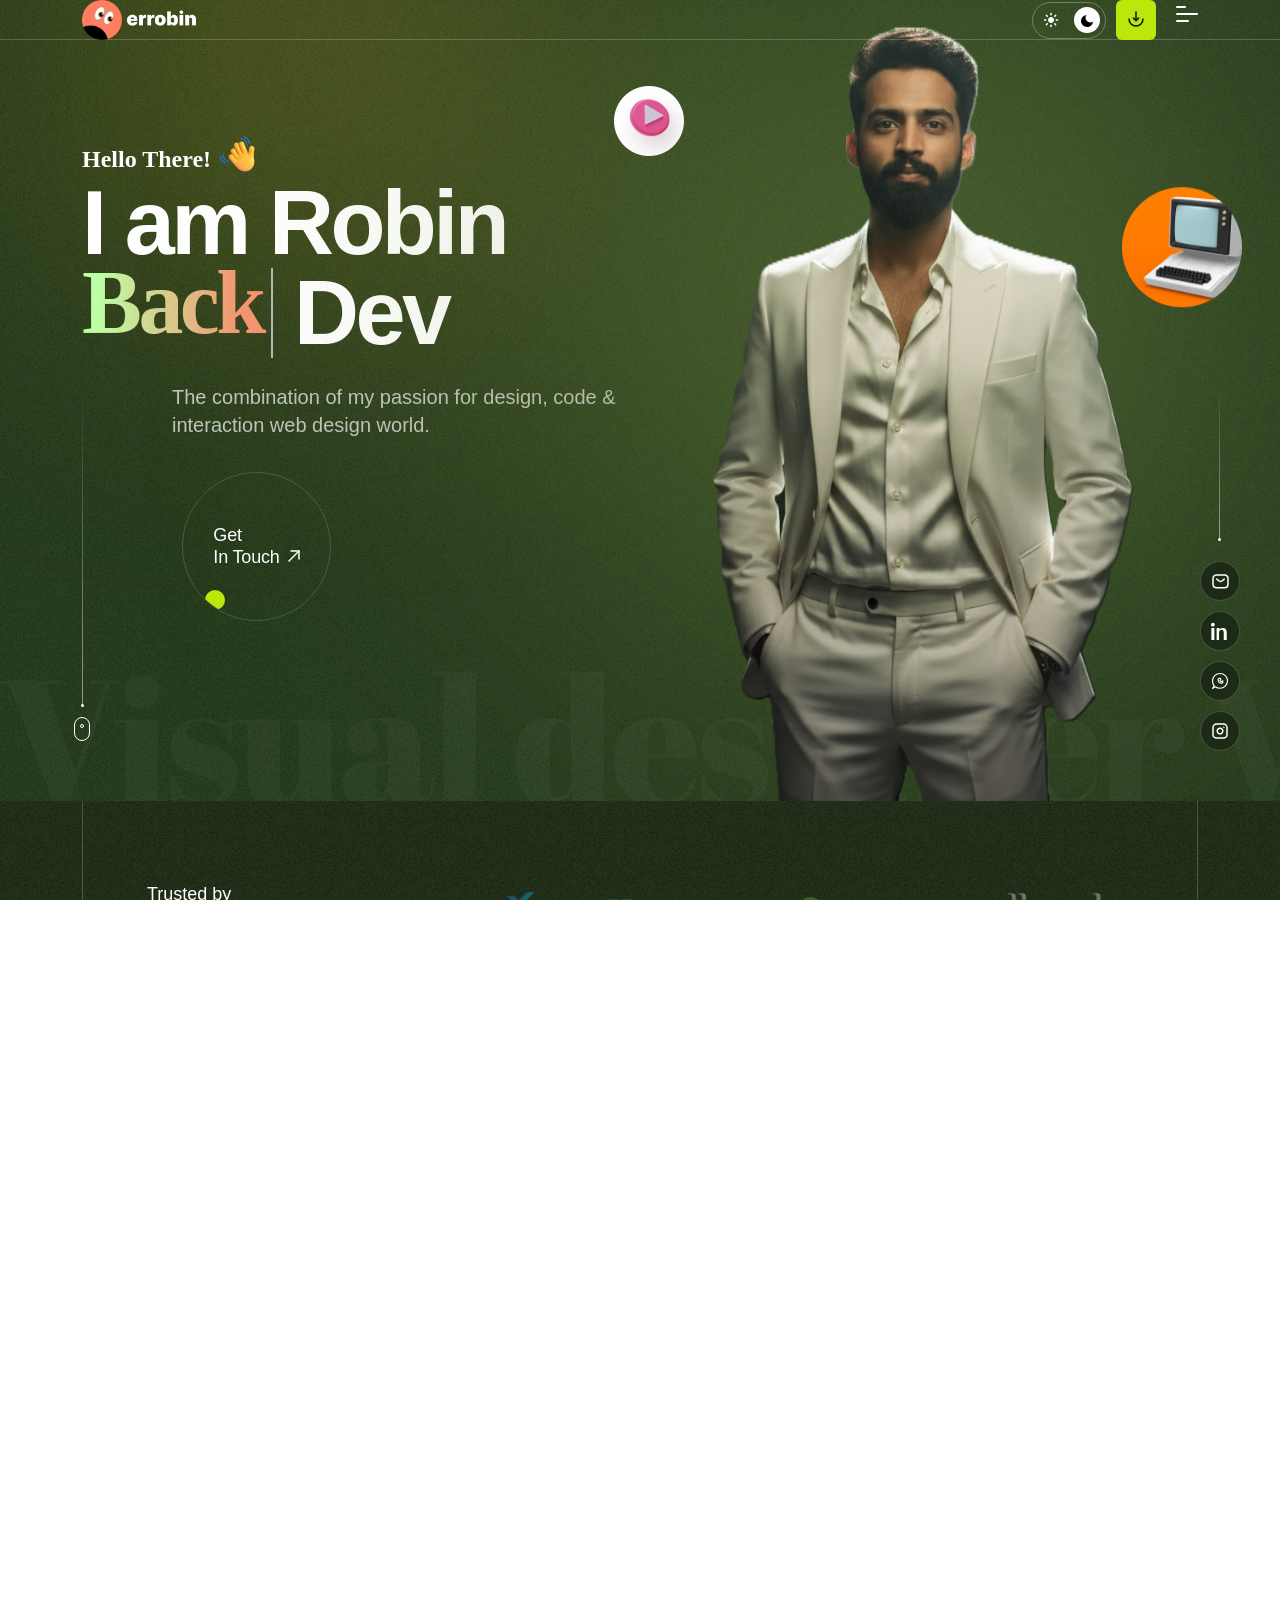
==== commit 2d540a4c: "name changes" ====
--- a/index.html
+++ b/index.html
@@ -698,13 +698,14 @@
                            <div class="tp-hero-content tp_text_anim p-relative z-index-1">
                               <span>Hello There! <img src="assets/img/hero/hero-hand.png" alt=""></span>
                               <h3 class="tp-hero-title cd-headline clip tp_title_anim">
-                                 I am Krishna <br>
+                                 I am Robin <br>
                                  <span class="cd-words-wrapper">
-                                    <b class="is-visible">Web</b>
-                                    <b class="app">Cms</b>
-                                    <b>UX</b>
+                                    <b class="is-visible">Front</b>
+                                    <b class="app">Back</b>
+                                    <b class="app">CMS</b>
+                                    <b>AI</b>
                                  </span>
-                                 designer
+                                 Dev
                               </h3>
 
                               <p>The combination of my passion for design, code & <br> interaction web design world.</p>
@@ -793,11 +794,11 @@
                                           <img src="assets/img/brand/unlisted-zone.svg" alt="">
                                        </a>
                                     </div>
-                                    <div class="tp-brand-item swiper-slide text-end">
+                                    <!-- <div class="tp-brand-item swiper-slide text-end">
                                        <a href="https://shikshatech.in/">
                                           <img src="assets/img/brand/shikshatech.png" alt="">
                                        </a>
-                                    </div>
+                                    </div> -->
                                     <div class="tp-brand-item swiper-slide text-end">
                                        <a href="https://dhordo.in/">
                                           <img src="assets/img/brand/dhordo.png" alt="">
@@ -1142,7 +1143,7 @@
                                  </div>
                               </div>
                               <div class="tp-about-desc-content mb-40">
-                                 <p>Hello! I’m <span>Krishna</span> a self-taught & award-winning <span>Digital Designer
+                                 <p>Hello! I’m <span>Robin</span> a self-taught & award-winning <span>Digital Designer
                                        &
                                        Developer</span> with over <span>five years + of work experience</span>. I
                                     started in my children’s room and got pro at renowned digital<span> Ommune</span>
@@ -1994,8 +1995,8 @@
                                        </div>
 
                                        <div class="tp-testimonial-content">
-                                          <p>"I am pleased to recommend Krishna Mishra, an outstanding Web Developer.
-                                             Krishna's expertise in web development, combined with his dedication to
+                                          <p>"I am pleased to recommend Robin Mishra, an outstanding Web Developer.
+                                             Robin's expertise in web development, combined with his dedication to
                                              delivering high-quality work, has made a significant impact on our
                                              projects."</p>
                                        </div>
@@ -2054,9 +2055,9 @@
                                        </div>
 
                                        <div class="tp-testimonial-content">
-                                          <p>"I had the pleasure of working with Krishna Mishra at Ommune IT Solutions
+                                          <p>"I had the pleasure of working with Robin Mishra at Ommune IT Solutions
                                              Pvt Ltd, where we collaborated closely on several projects. As a software
-                                             developer, Krishna consistently demonstrated exceptional technical
+                                             developer, Robin consistently demonstrated exceptional technical
                                              expertise, particularly in [specific technologies, programming languages,
                                              or tools]."</p>
                                        </div>
@@ -2115,7 +2116,7 @@
                                        </div>
 
                                        <div class="tp-testimonial-content">
-                                          <p>"I highly recommend Krishna for any PHP and WordPress development needs.
+                                          <p>"I highly recommend Robin for any PHP and WordPress development needs.
                                              They demonstrated exceptional skill in both front-end and back-end
                                              development, consistently delivering high-quality, scalable solutions.
                                              Their deep understanding of PHP and WordPress allowed them to tackle
@@ -2176,8 +2177,8 @@
                                        </div>
 
                                        <div class="tp-testimonial-content">
-                                          <p>"I am pleased to recommend Krishna Mishra for any WordPress design role.
-                                             Having worked closely with Krishna on multiple projects, I have
+                                          <p>"I am pleased to recommend Robin Mishra for any WordPress design role.
+                                             Having worked closely with Robin on multiple projects, I have
                                              consistently been impressed by his technical proficiency, creativity, and
                                              dedication."</p>
                                        </div>
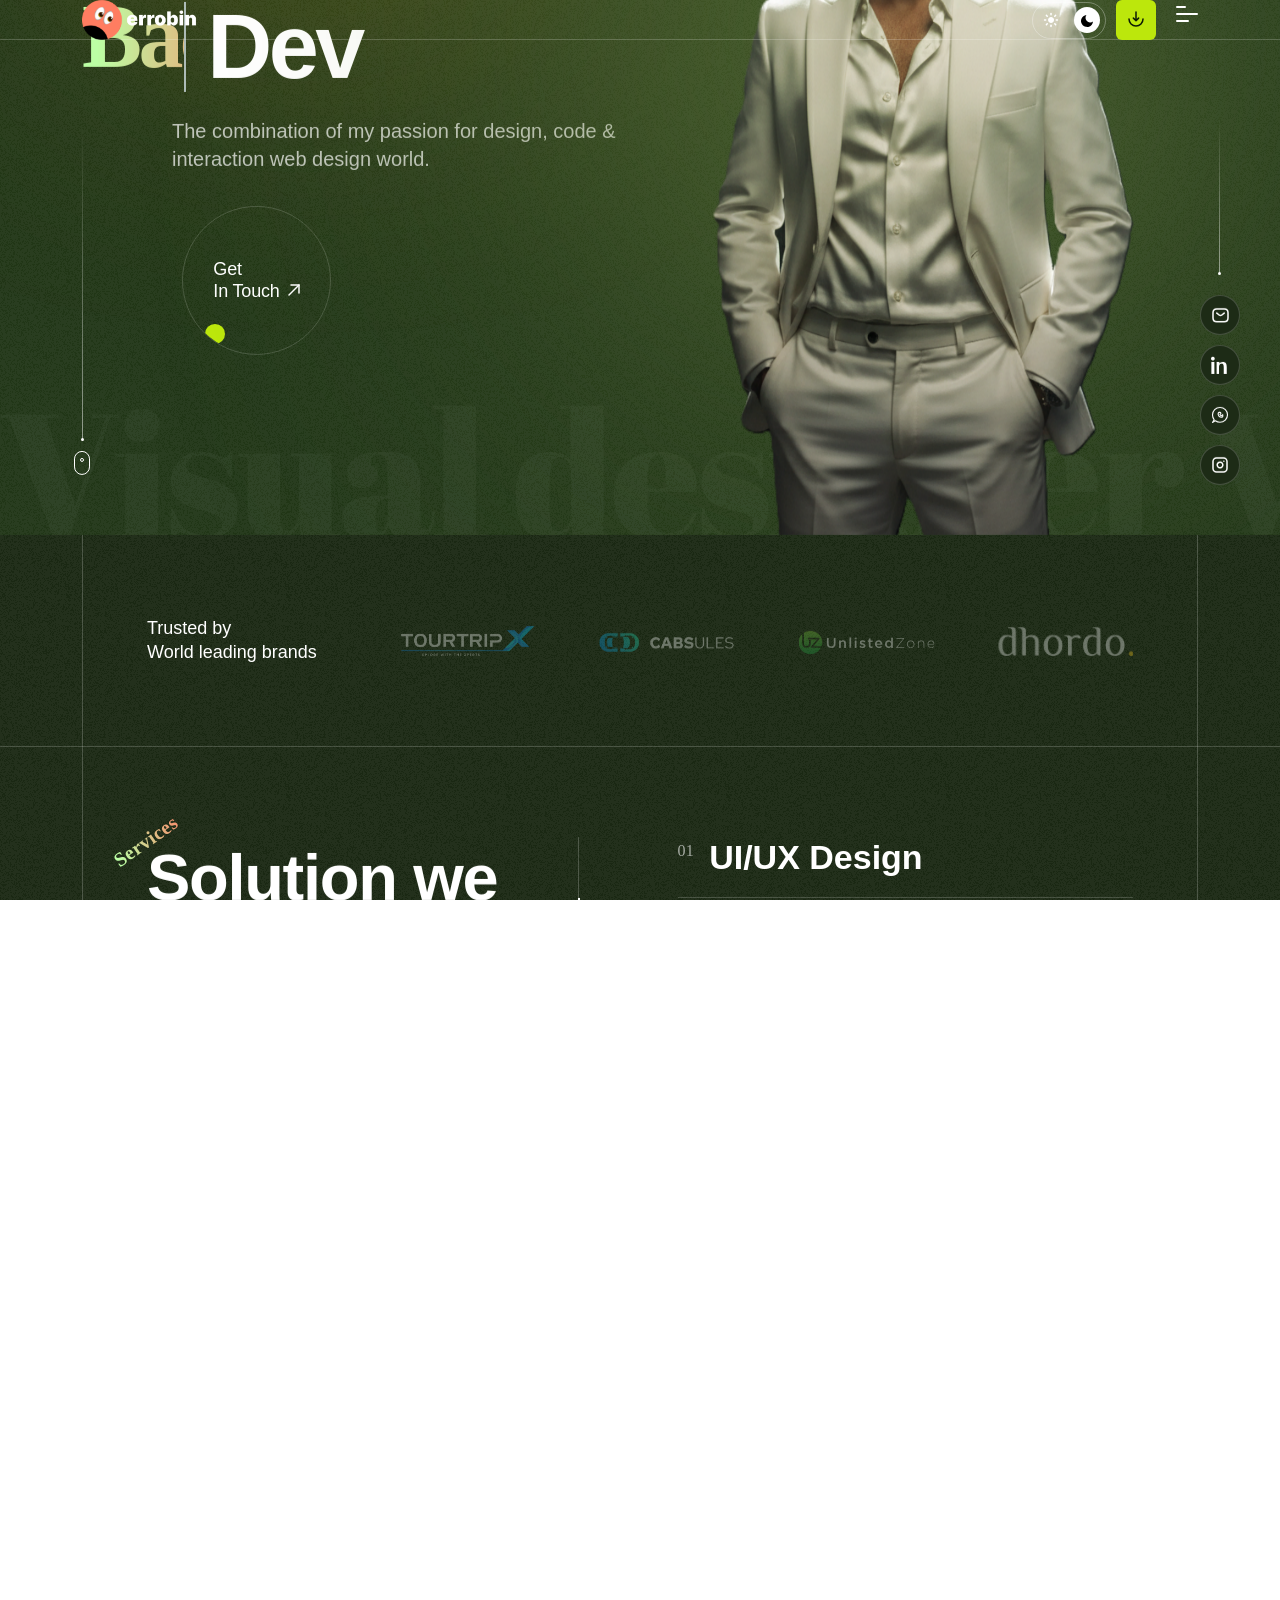
==== commit 925b8b93: "name changes" ====
--- a/index.html
+++ b/index.html
@@ -2240,7 +2240,7 @@
                                           <div class="tp-testimonial-user-content">
                                              <h3 class="tp-testimonial-user-title">Abhishek Saini</h3>
                                              <span class="tp-testimonial-user-designation">Wordpress Dev at <a
-                                                   href="#">RevInfotech</a></span>
+                                                   href="#">Rev Infotech</a></span>
                                           </div>
                                           <span class="tp-testimonial-user-border"></span>
                                        </div>
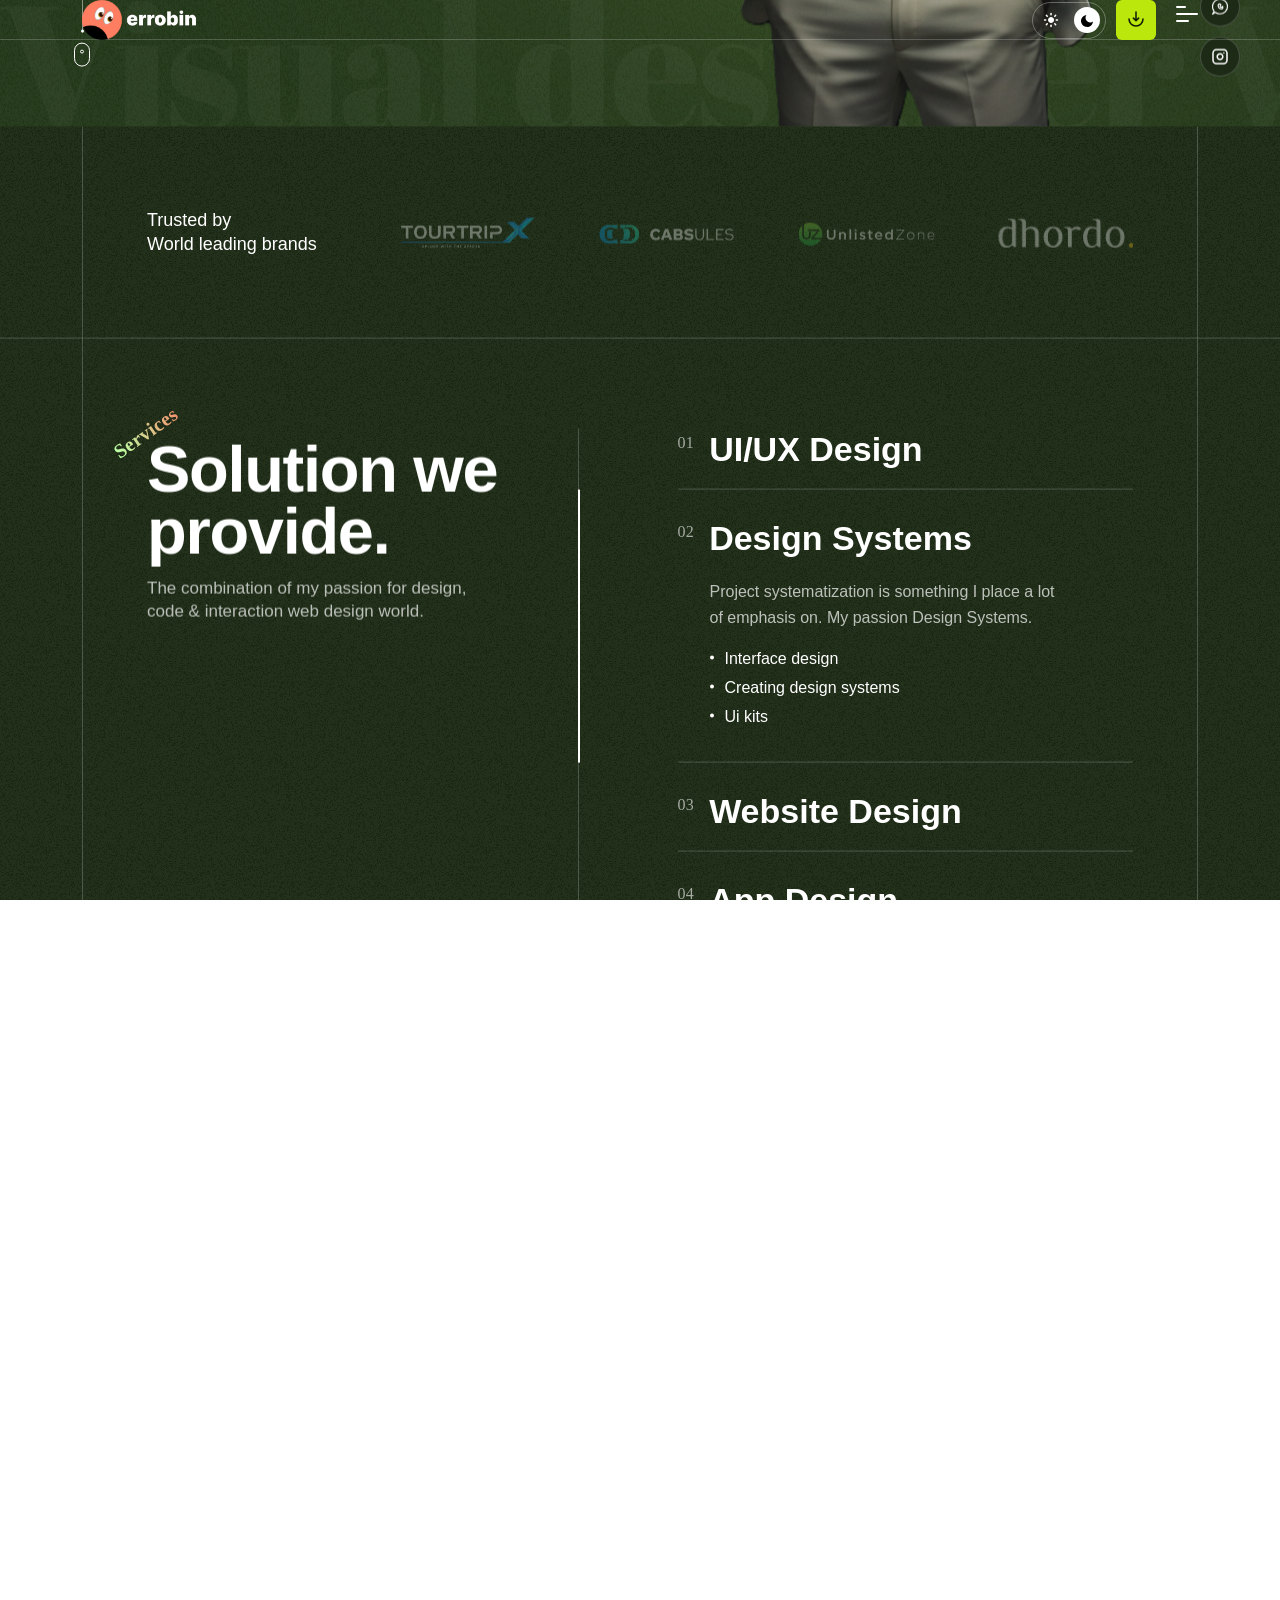
==== commit 28317e8d: "name changes" ====
--- a/index.html
+++ b/index.html
@@ -2240,7 +2240,7 @@
                                           <div class="tp-testimonial-user-content">
                                              <h3 class="tp-testimonial-user-title">Abhishek Saini</h3>
                                              <span class="tp-testimonial-user-designation">Wordpress Dev at <a
-                                                   href="#">Rev Infotech</a></span>
+                                                   href="#">RevInfotech</a></span>
                                           </div>
                                           <span class="tp-testimonial-user-border"></span>
                                        </div>
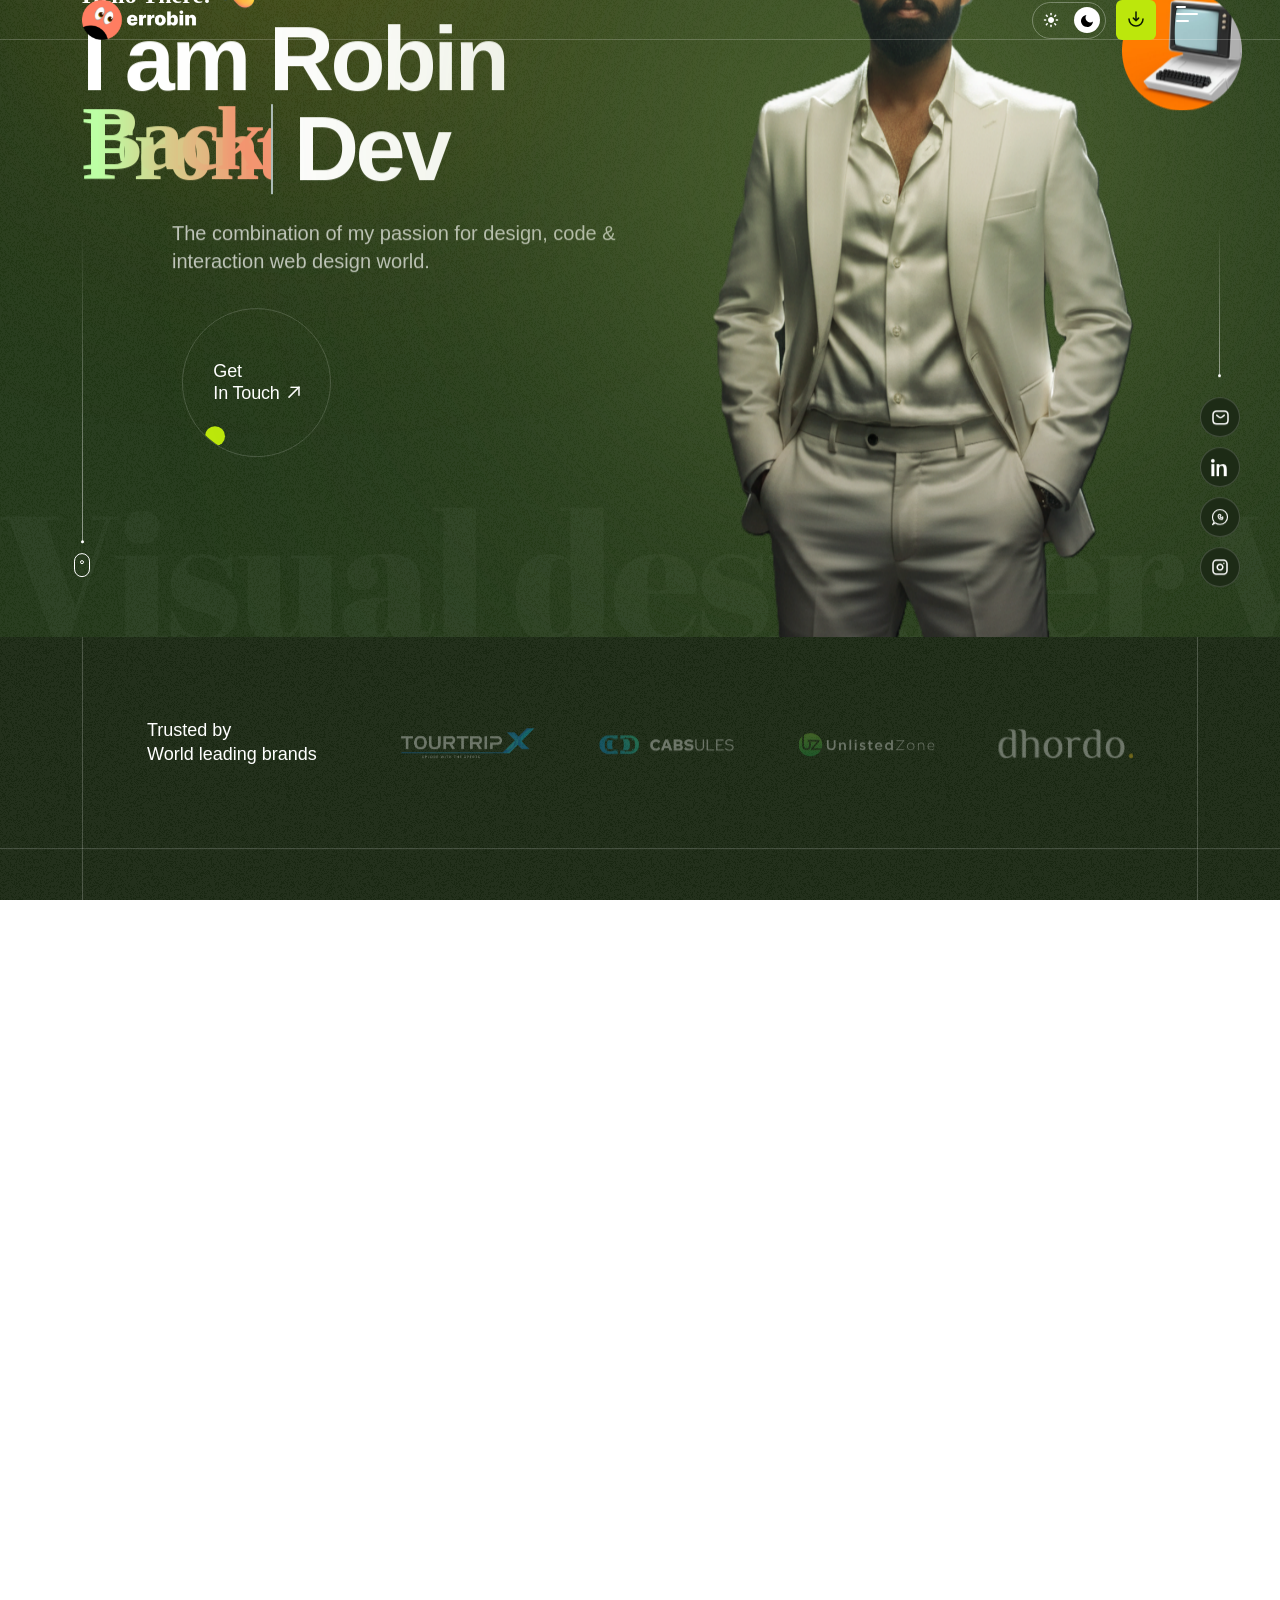
==== commit 073afdab: "d update" ====
--- a/index.html
+++ b/index.html
@@ -98,7 +98,7 @@
          <div class="tp-offcanvas-main-2">
             <div class="tp-offcanvas-content-2">
                <h3 class="tp-offcanvas-content-title-2">Hello There!</h3>
-               <p>I am a UI/UX Designer and Front-End Developer from Lucknow, India.</p>
+               <p>I am a UI/UX Designer and Front-End Developer from India.</p>
             </div>
             <div class="tp-main-menu-mobile d-lg-none">
                <nav></nav>
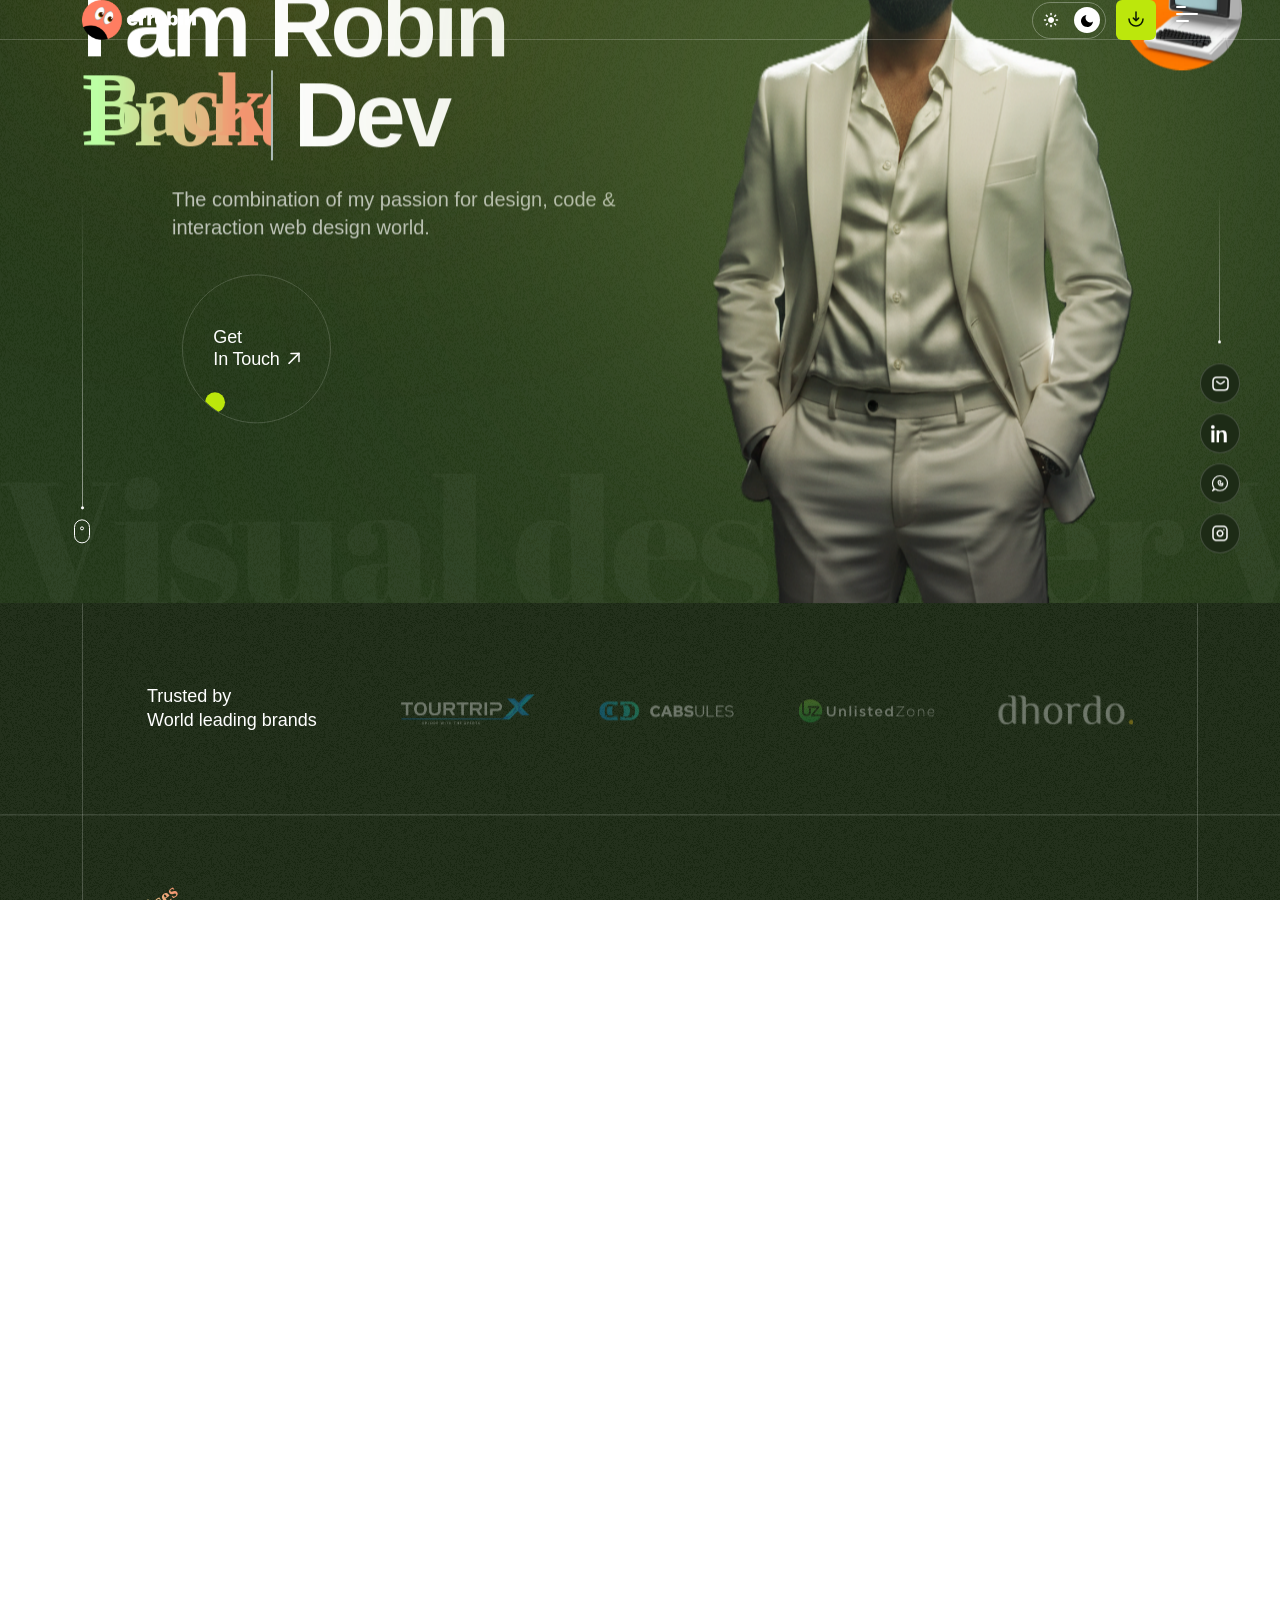
==== commit eac88f4c: "content changes" ====
--- a/index.html
+++ b/index.html
@@ -922,9 +922,9 @@
                               <div class="tp-section-title-wrapper tp_text_anim mb-170">
                                  <div class="tp-section-title-inner p-relative">
                                     <span class="tp-section-subtitle">Services</span>
-                                    <h3 class="tp-section-title tp_title_anim">Solution <br> we provide.</h3>
-                                 </div>
-                                 <p>The combination of my passion for design, code & interaction web design world.</p>
+                                    <h3 class="tp-section-title tp_title_anim">Solution <br> I Deliver.</h3>
+                                 </div>
+                                 <p>Driven by a passion for design, clean code, and seamless user experiences, I build powerful and scalable web solutions that help businesses grow in the digital space.</p>
                               </div>
                               <div class="tp-services-capsule-item-wrapper">
                                  <p data-tp-throwable-el="">
@@ -935,33 +935,31 @@
                                  </p>
                                  <p data-tp-throwable-el="">
                                     <span class="tp-services-capsule-item" data-bg-color="#FFDB59"
-                                       data-text-color="#121212">Design solutions</span>
+                                       data-text-color="#121212">WordPress Development</span>
                                  </p>
                                  <p data-tp-throwable-el="">
                                     <span class="tp-services-capsule-item" data-bg-color="#FFDB59"
-                                       data-text-color="#121212">Consulting</span>
+                                       data-text-color="#121212">Vue.js Development</span>
                                  </p>
                                  <p data-tp-throwable-el="">
-                                    <span class="tp-services-capsule-item" data-bg-color="#00CC97">App
-                                       Development</span>
+                                    <span class="tp-services-capsule-item" data-bg-color="#00CC97">Bootstrap</span>
                                  </p>
                                  <p data-tp-throwable-el="">
                                     <span class="tp-services-capsule-item" data-bg-color="#FFDB59"
-                                       data-text-color="#121212">Consulting</span>
+                                       data-text-color="#121212">Tailwind CSS</span>
                                  </p>
                                  <p data-tp-throwable-el="">
-                                    <span class="tp-services-capsule-item" data-bg-color="#00CC97">Ecommerce</span>
+                                    <span class="tp-services-capsule-item" data-bg-color="#00CC97">HTML</span>
                                  </p>
                                  <p data-tp-throwable-el="">
-                                    <span class="tp-services-capsule-item" data-bg-color="#19B3F1">UI/UX Design</span>
+                                    <span class="tp-services-capsule-item" data-bg-color="#19B3F1">JavaScript</span>
                                  </p>
                                  <p data-tp-throwable-el="">
-                                    <span class="tp-services-capsule-item" data-bg-color="#FF759C">Personal
-                                       Website</span>
+                                    <span class="tp-services-capsule-item" data-bg-color="#FF759C">CSS</span>
                                  </p>
                                  <p data-tp-throwable-el="">
                                     <span class="tp-services-capsule-item" data-bg-color="#FFDB59"
-                                       data-text-color="#121212">Testing</span>
+                                       data-text-color="#121212">Laravel</span>
                                  </p>
                                  <p data-tp-throwable-el="">
                                     <span class="">
@@ -986,18 +984,19 @@
                                           data-bs-toggle="collapse" data-bs-target="#collapseOne" aria-expanded="false"
                                           aria-controls="collapseOne">
                                           <span>01</span>
-                                          UI/UX Design
+                                          WordPress Development
                                        </button>
                                     </h2>
                                     <div id="collapseOne" class="accordion-collapse collapse"
                                        aria-labelledby="headingOne" data-bs-parent="#accordionExample">
                                        <div class="accordion-body">
-                                          <p>Project systematization is something I place a lot of emphasis on. My
-                                             passion Design Systems. </p>
+                                          <p>WordPress development is a core part of my work, where I build scalable, fast, and fully dynamic websites tailored to business needs.</p>
                                           <ul>
-                                             <li>Interface design</li>
-                                             <li>Creating design systems</li>
-                                             <li>Ui kits</li>
+                                             <li>Custom theme development</li>
+                                             <li>Plugin integration & customization</li>
+                                             <li>Performance optimization</li>
+                                             <li>SEO-friendly structure</li>
+                                             <li>WordPress Elementor integration and design</li>
                                           </ul>
                                        </div>
                                     </div>
@@ -1009,18 +1008,19 @@
                                           data-bs-target="#collapseTwo" aria-expanded="false"
                                           aria-controls="collapseTwo">
                                           <span>02</span>
-                                          Design Systems
+                                          Frontend Development
                                        </button>
                                     </h2>
                                     <div id="collapseTwo" class="accordion-collapse collapse show"
                                        aria-labelledby="headingTwo" data-bs-parent="#accordionExample">
                                        <div class="accordion-body">
-                                          <p>Project systematization is something I place a lot of emphasis on. My
-                                             passion Design Systems. </p>
+                                          <p>Frontend development focuses on creating responsive, modern, and visually engaging interfaces using the latest technologies.</p>
                                           <ul>
-                                             <li>Interface design</li>
-                                             <li>Creating design systems</li>
-                                             <li>Ui kits</li>
+                                             <li>HTML, CSS, JavaScript</li>
+                                             <li>Tailwind CSS</li>
+                                             <li>Vue.js development</li>
+                                             <li>Responsive design</li>
+                                             <li>Cross-browser compatibility</li>
                                           </ul>
                                        </div>
                                     </div>
@@ -1032,25 +1032,25 @@
                                           data-bs-toggle="collapse" data-bs-target="#collapseThree"
                                           aria-expanded="false" aria-controls="collapseThree">
                                           <span>03</span>
-                                          Website Design
+                                          Headless & Modern Development
                                        </button>
                                     </h2>
                                     <div id="collapseThree" class="accordion-collapse collapse"
                                        aria-labelledby="headingThree" data-bs-parent="#accordionExample">
                                        <div class="accordion-body">
-                                          <p>Project systematization is something I place a lot of emphasis on.</p>
+                                          <p>Modern web development is about speed and flexibility. I combine WordPress with frontend frameworks to build high-performance applications.</p>
                                           <ul>
-                                             <li>Interface design</li>
-                                             <li>Creating design systems</li>
-                                             <li>Ui kits</li>
-                                             <li>Prototyping</li>
-                                             <li>User testing</li>
+                                             <li>Headless WordPress (REST API)</li>
+                                             <li>Plugin integration & customization</li>
+                                             <li>Performance optimization</li>
+                                             <li>SEO-friendly structure</li>
+                                             <li>WordPress Elementor integration and design</li>
                                           </ul>
                                        </div>
                                     </div>
                                     <span class="accordion-item-border"></span>
                                  </div>
-                                 <div class="accordion-item tp-services-accordion-item">
+                                 <!-- <div class="accordion-item tp-services-accordion-item">
                                     <h2 class="accordion-header" id="headingFour">
                                        <button class="accordion-button collapsed" type="button"
                                           data-bs-toggle="collapse" data-bs-target="#collapseFour" aria-expanded="false"
@@ -1074,7 +1074,7 @@
                                        </div>
                                     </div>
                                     <span class="accordion-item-border"></span>
-                                 </div>
+                                 </div> -->
                               </div>
                            </div>
                         </div>
@@ -1395,9 +1395,9 @@
                                  <button class="nav-link active" id="nav-tech-tab" data-bs-toggle="tab"
                                     data-bs-target="#nav-tech" type="button" role="tab" aria-controls="nav-tech"
                                     aria-selected="false">Tech</button>
-                                 <button class="nav-link " id="nav-design-tab" data-bs-toggle="tab"
+                                 <!-- <button class="nav-link " id="nav-design-tab" data-bs-toggle="tab"
                                     data-bs-target="#nav-design" type="button" role="tab" aria-controls="nav-design"
-                                    aria-selected="true">Design</button>
+                                    aria-selected="true">Design</button> -->
                                  <span id="lineMarker"></span>
                               </div>
                            </nav>
@@ -1418,13 +1418,13 @@
                                              class="tp-skill-thumb d-flex align-items-center justify-content-center flex-column">
                                              <div class="tp-skill-icon">
                                                 <span>
-                                                   <img src="assets/img/skill/angular.png" alt="">
+                                                  <svg width="42" height="42" viewBox="0 0 42 42" fill="none" xmlns="http://www.w3.org/2000/svg"><path d="M41 9.88889L33 5.44444L25 9.88889M41 9.88889L33 14.3333M41 9.88889V18.7778L33 23.2222M25 9.88889V18.7778M25 9.88889L33 14.3333M25 18.7778L33 23.2222M25 18.7778L9 27.6667M33 23.2222V32.1111L17 41M33 23.2222V14.3333M33 23.2222L17 32.1111M9 27.6667L17 32.1111M9 27.6667V9.88889M1 5.44444L9 1L17 5.44444M1 5.44444V32.1111L17 41M1 5.44444L9 9.88889M17 41V32.1111M9 9.88889L17 5.44444M17 5.44444V23.2222" stroke="#F53003" stroke-width="1.5"></path></svg>
                                                 </span>
                                              </div>
                                              <h3 class="tp-skill-count"><span>89</span>%</h3>
                                           </div>
                                           <div class="tp-skill-content">
-                                             <h3 class="tp-skill-title">Angular</h3>
+                                             <h3 class="tp-skill-title">Laravel</h3>
                                           </div>
                                        </div>
                                     </div>
@@ -1437,7 +1437,7 @@
                                                    <img src="assets/img/skill/wp.png" alt="">
                                                 </span>
                                              </div>
-                                             <h3 class="tp-skill-count"><span>95</span>%</h3>
+                                             <h3 class="tp-skill-count"><span>80</span>%</h3>
                                           </div>
                                           <div class="tp-skill-content">
                                              <h3 class="tp-skill-title">WordPress</h3>
@@ -1456,7 +1456,7 @@
                                              <h3 class="tp-skill-count"><span>60</span>%</h3>
                                           </div>
                                           <div class="tp-skill-content">
-                                             <h3 class="tp-skill-title">Node js</h3>
+                                             <h3 class="tp-skill-title">JavaScript</h3>
                                           </div>
                                        </div>
                                     </div>
@@ -1482,13 +1482,13 @@
                                              class="tp-skill-thumb d-flex align-items-center justify-content-center flex-column">
                                              <div class="tp-skill-icon">
                                                 <span>
-                                                   <img src="assets/img/skill/webflow.png" alt="">
+                                                   <img src="assets/img/skill/tailwind.svg" alt="" width="100">
                                                 </span>
                                              </div>
-                                             <h3 class="tp-skill-count"><span>75</span>%</h3>
+                                             <h3 class="tp-skill-count"><span>85</span>%</h3>
                                           </div>
                                           <div class="tp-skill-content">
-                                             <h3 class="tp-skill-title">Webflow</h3>
+                                             <h3 class="tp-skill-title">Tailwind CSS</h3>
                                           </div>
                                        </div>
                                     </div>
@@ -1501,7 +1501,7 @@
                                                    <img src="assets/img/skill/vue.png" alt="">
                                                 </span>
                                              </div>
-                                             <h3 class="tp-skill-count"><span>78</span>%</h3>
+                                             <h3 class="tp-skill-count"><span>65</span>%</h3>
                                           </div>
                                           <div class="tp-skill-content">
                                              <h3 class="tp-skill-title">Vue</h3>
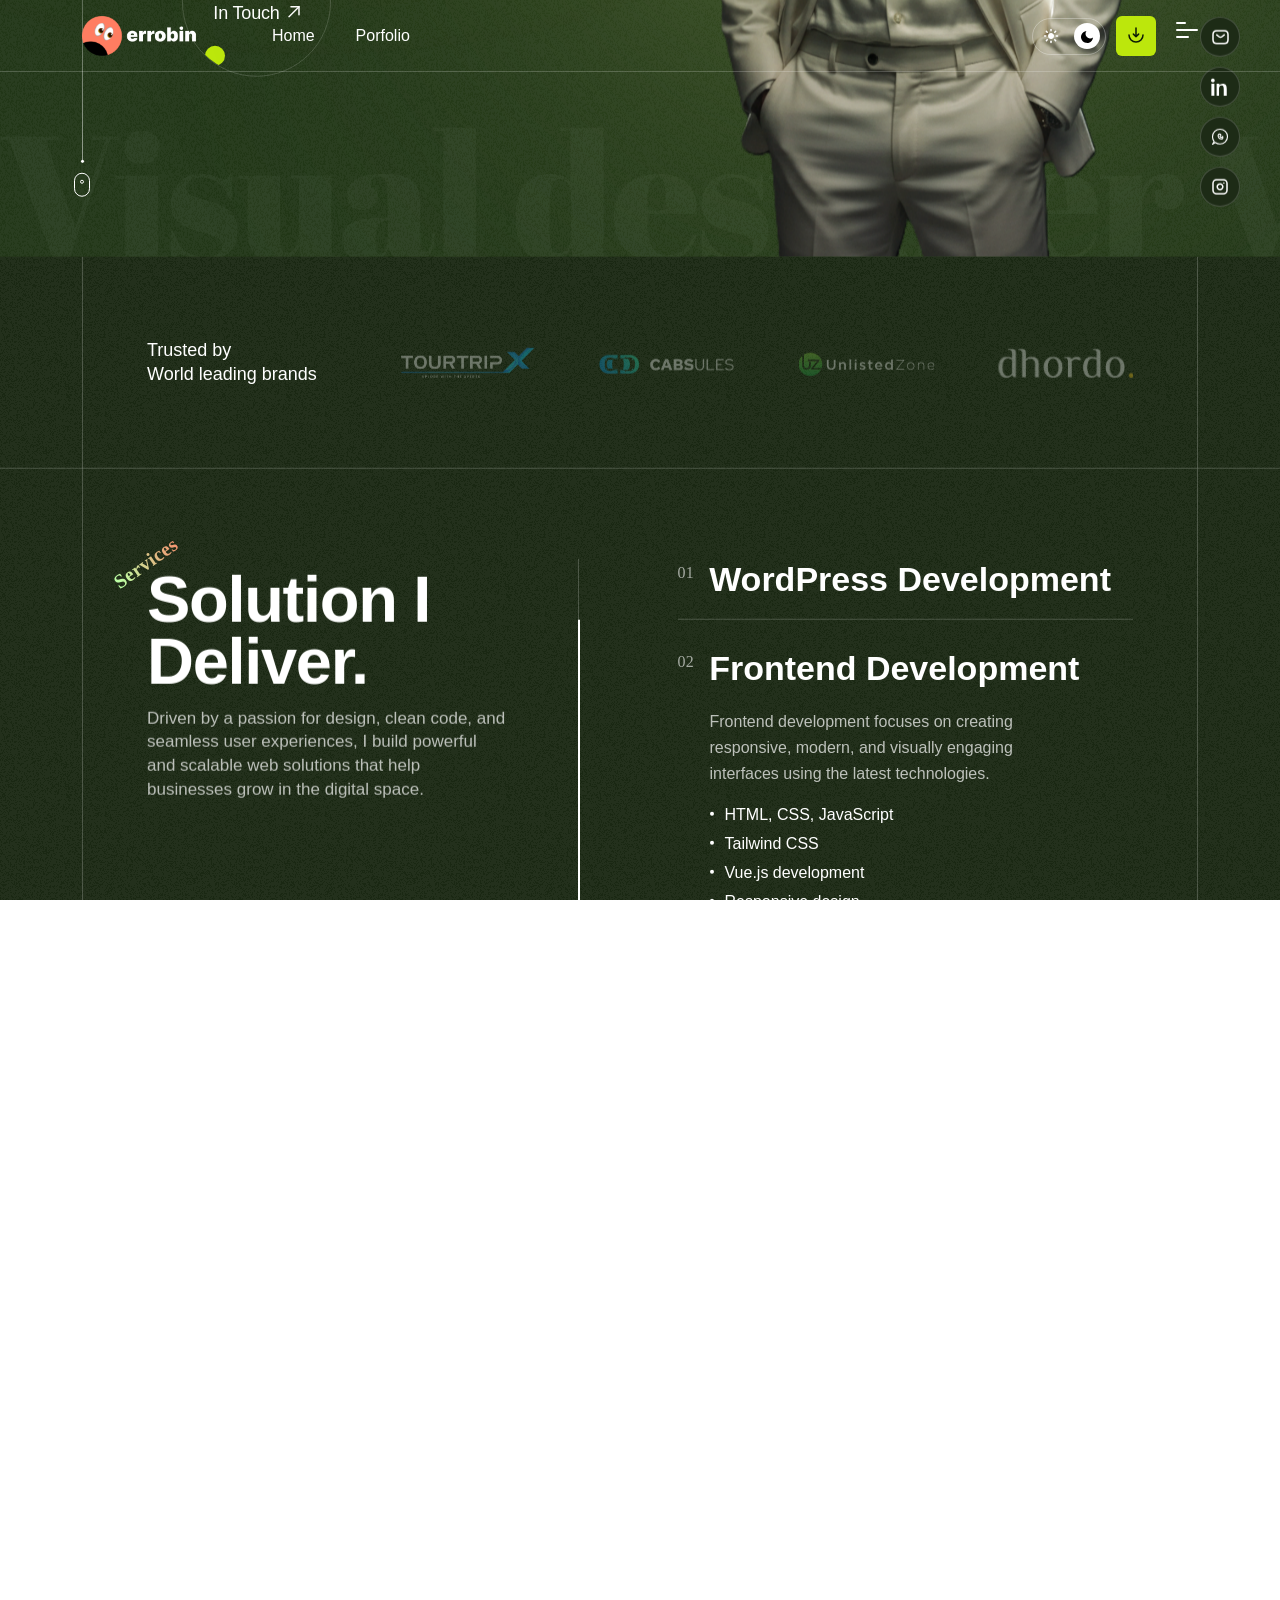
==== commit 3de4e436: "portfolio add page" ====
--- a/index.html
+++ b/index.html
@@ -223,7 +223,7 @@
                         <nav class="tp-main-menu-content">
                            <ul>
                               <li class="has-dropdown p-static">
-                                 <!-- <a href="index.html">Home</a> -->
+                                 <a href="index.html">Home</a>
                                  <!-- <div class="tp-submenu submenu has-homemenu">
                                     <div class="row gx-6 row-cols-1 row-cols-md-2 row-cols-lg-4">
                                        <div class="col homemenu">
@@ -309,6 +309,8 @@
                                     </div>
                                  </div> -->
                               </li>
+
+                              <li><a href="portfolio.html">Porfolio</a></li>
                               <!-- <li><a href="about-me.html">About Me</a></li>
                               <li class="has-dropdown"><a href="service.html">Services</a>
                                  <ul class="tp-submenu submenu">
@@ -924,7 +926,9 @@
                                     <span class="tp-section-subtitle">Services</span>
                                     <h3 class="tp-section-title tp_title_anim">Solution <br> I Deliver.</h3>
                                  </div>
-                                 <p>Driven by a passion for design, clean code, and seamless user experiences, I build powerful and scalable web solutions that help businesses grow in the digital space.</p>
+                                 <p>Driven by a passion for design, clean code, and seamless user experiences, I build
+                                    powerful and scalable web solutions that help businesses grow in the digital space.
+                                 </p>
                               </div>
                               <div class="tp-services-capsule-item-wrapper">
                                  <p data-tp-throwable-el="">
@@ -990,7 +994,8 @@
                                     <div id="collapseOne" class="accordion-collapse collapse"
                                        aria-labelledby="headingOne" data-bs-parent="#accordionExample">
                                        <div class="accordion-body">
-                                          <p>WordPress development is a core part of my work, where I build scalable, fast, and fully dynamic websites tailored to business needs.</p>
+                                          <p>WordPress development is a core part of my work, where I build scalable,
+                                             fast, and fully dynamic websites tailored to business needs.</p>
                                           <ul>
                                              <li>Custom theme development</li>
                                              <li>Plugin integration & customization</li>
@@ -1014,7 +1019,8 @@
                                     <div id="collapseTwo" class="accordion-collapse collapse show"
                                        aria-labelledby="headingTwo" data-bs-parent="#accordionExample">
                                        <div class="accordion-body">
-                                          <p>Frontend development focuses on creating responsive, modern, and visually engaging interfaces using the latest technologies.</p>
+                                          <p>Frontend development focuses on creating responsive, modern, and visually
+                                             engaging interfaces using the latest technologies.</p>
                                           <ul>
                                              <li>HTML, CSS, JavaScript</li>
                                              <li>Tailwind CSS</li>
@@ -1038,7 +1044,8 @@
                                     <div id="collapseThree" class="accordion-collapse collapse"
                                        aria-labelledby="headingThree" data-bs-parent="#accordionExample">
                                        <div class="accordion-body">
-                                          <p>Modern web development is about speed and flexibility. I combine WordPress with frontend frameworks to build high-performance applications.</p>
+                                          <p>Modern web development is about speed and flexibility. I combine WordPress
+                                             with frontend frameworks to build high-performance applications.</p>
                                           <ul>
                                              <li>Headless WordPress (REST API)</li>
                                              <li>Plugin integration & customization</li>
@@ -1418,7 +1425,12 @@
                                              class="tp-skill-thumb d-flex align-items-center justify-content-center flex-column">
                                              <div class="tp-skill-icon">
                                                 <span>
-                                                  <svg width="42" height="42" viewBox="0 0 42 42" fill="none" xmlns="http://www.w3.org/2000/svg"><path d="M41 9.88889L33 5.44444L25 9.88889M41 9.88889L33 14.3333M41 9.88889V18.7778L33 23.2222M25 9.88889V18.7778M25 9.88889L33 14.3333M25 18.7778L33 23.2222M25 18.7778L9 27.6667M33 23.2222V32.1111L17 41M33 23.2222V14.3333M33 23.2222L17 32.1111M9 27.6667L17 32.1111M9 27.6667V9.88889M1 5.44444L9 1L17 5.44444M1 5.44444V32.1111L17 41M1 5.44444L9 9.88889M17 41V32.1111M9 9.88889L17 5.44444M17 5.44444V23.2222" stroke="#F53003" stroke-width="1.5"></path></svg>
+                                                   <svg width="42" height="42" viewBox="0 0 42 42" fill="none"
+                                                      xmlns="http://www.w3.org/2000/svg">
+                                                      <path
+                                                         d="M41 9.88889L33 5.44444L25 9.88889M41 9.88889L33 14.3333M41 9.88889V18.7778L33 23.2222M25 9.88889V18.7778M25 9.88889L33 14.3333M25 18.7778L33 23.2222M25 18.7778L9 27.6667M33 23.2222V32.1111L17 41M33 23.2222V14.3333M33 23.2222L17 32.1111M9 27.6667L17 32.1111M9 27.6667V9.88889M1 5.44444L9 1L17 5.44444M1 5.44444V32.1111L17 41M1 5.44444L9 9.88889M17 41V32.1111M9 9.88889L17 5.44444M17 5.44444V23.2222"
+                                                         stroke="#F53003" stroke-width="1.5"></path>
+                                                   </svg>
                                                 </span>
                                              </div>
                                              <h3 class="tp-skill-count"><span>89</span>%</h3>
@@ -2724,4 +2736,4 @@
 
 </body>
 
-</html>
+</html>
--- a/assets/css/main.css
+++ b/assets/css/main.css
@@ -16224,7 +16224,7 @@
   left: 0;
   width: 100%;
   height: 100%;
-  background: radial-gradient(100% 1330.1% at 0% 52.65%, #0F183E 0%, rgba(15, 24, 62, 0.77) 52.08%, #0F183E 100%);
+  background: radial-gradient(100% 1330.1% at 0% 52.65%, #213617 0%, rgb(33 54 23 / 59%) 52.08%, #213618 100%);
   content: "";
 }
 .porfolio-inner__slider-title {
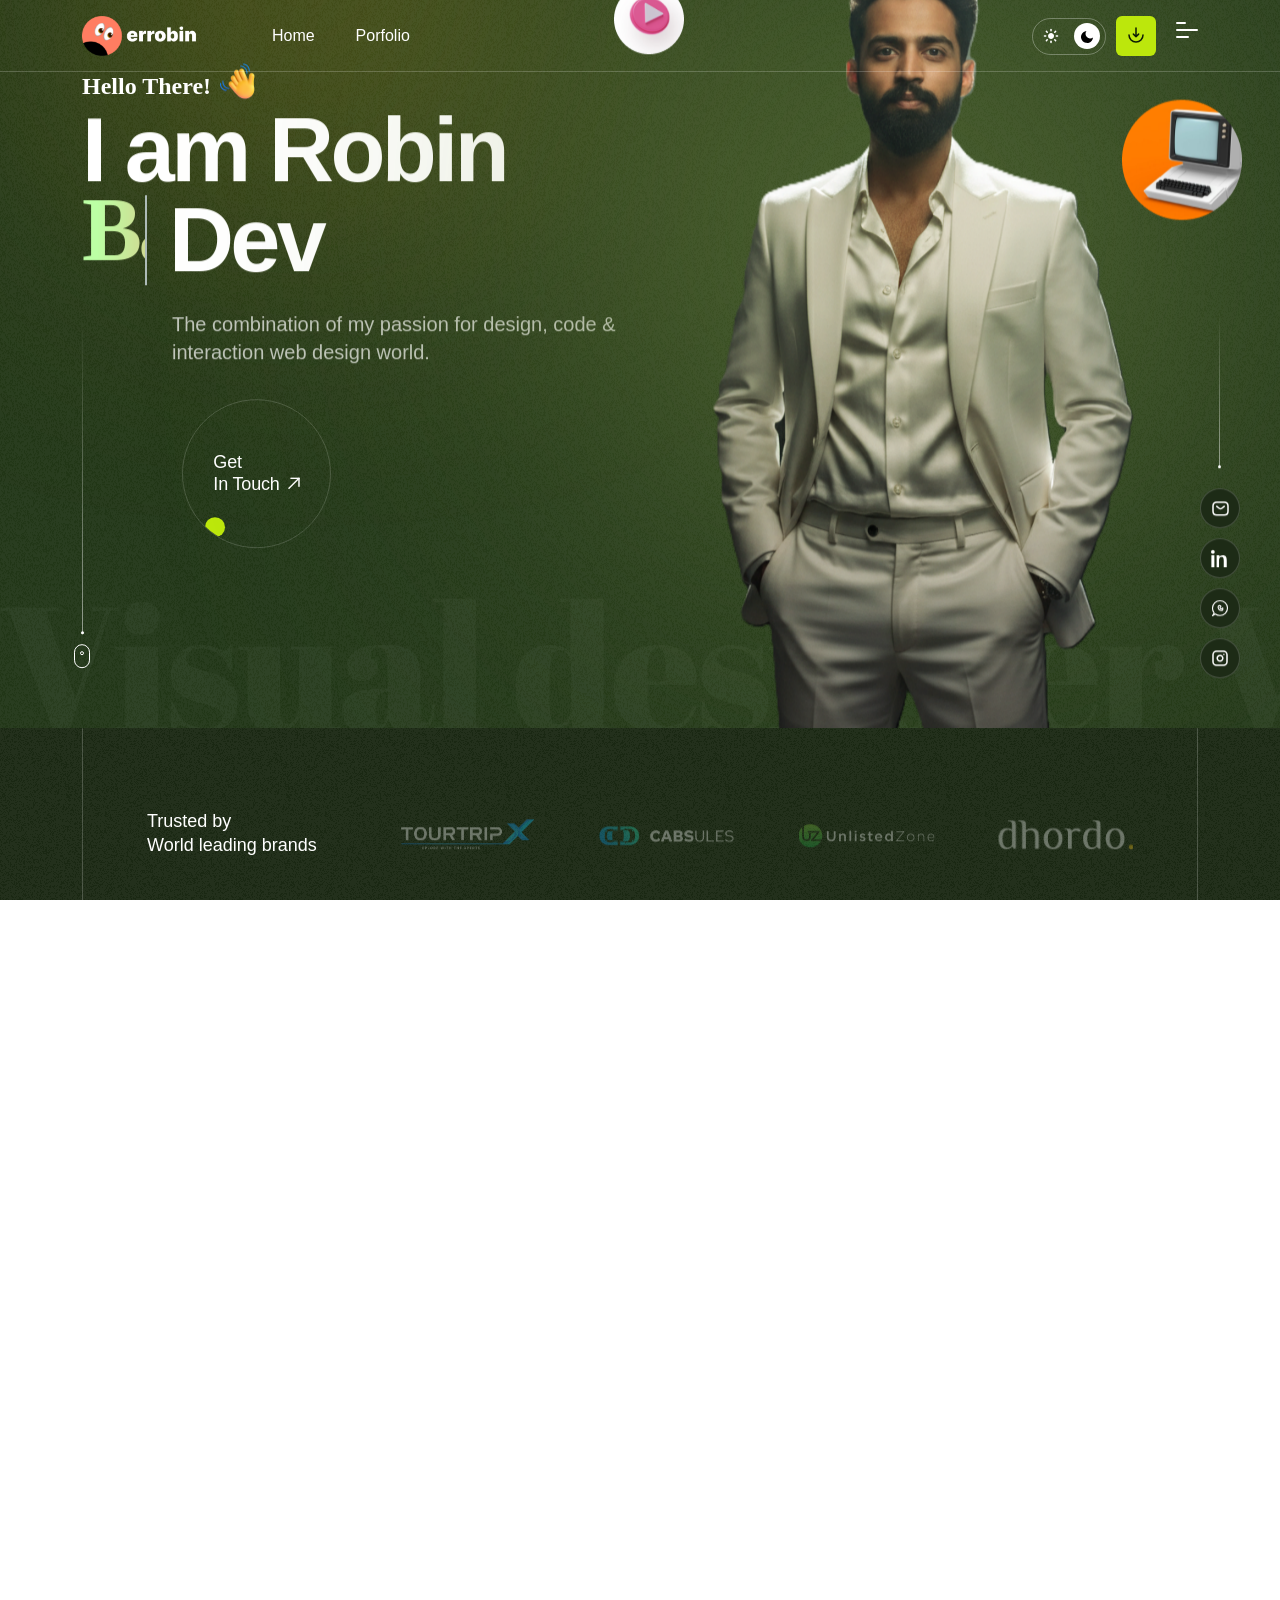
==== commit 99121c4f: "resume pdf add" ====
--- a/index.html
+++ b/index.html
@@ -382,7 +382,7 @@
                            </label>
                         </div>
                         <div class="tp-header-cv ml-10 d-none d-md-block">
-                           <a class="tp-header-cv-btn" href="assets/img/cv/mycv.docx">
+                           <a class="tp-header-cv-btn" href="assets/img/cv/KRISHNA.pdf" target="_blank" download>
                               <svg width="16" height="16" viewBox="0 0 16 16" fill="none"
                                  xmlns="http://www.w3.org/2000/svg">
                                  <path d="M1 8C1 11.866 4.13401 15 8 15C11.866 15 15 11.866 15 8" stroke="currentColor"
@@ -588,7 +588,7 @@
                            </label>
                         </div>
                         <div class="tp-header-cv ml-10 d-none d-md-block">
-                           <a class="tp-header-cv-btn" href="assets/img/cv/mycv.docx">
+                           <a class="tp-header-cv-btn" href="assets/img/cv/KRISHNA.pdf" target="_blank" download>
                               <svg width="16" height="16" viewBox="0 0 16 16" fill="none"
                                  xmlns="http://www.w3.org/2000/svg">
                                  <path d="M1 8C1 11.866 4.13401 15 8 15C11.866 15 15 11.866 15 8" stroke="currentColor"
